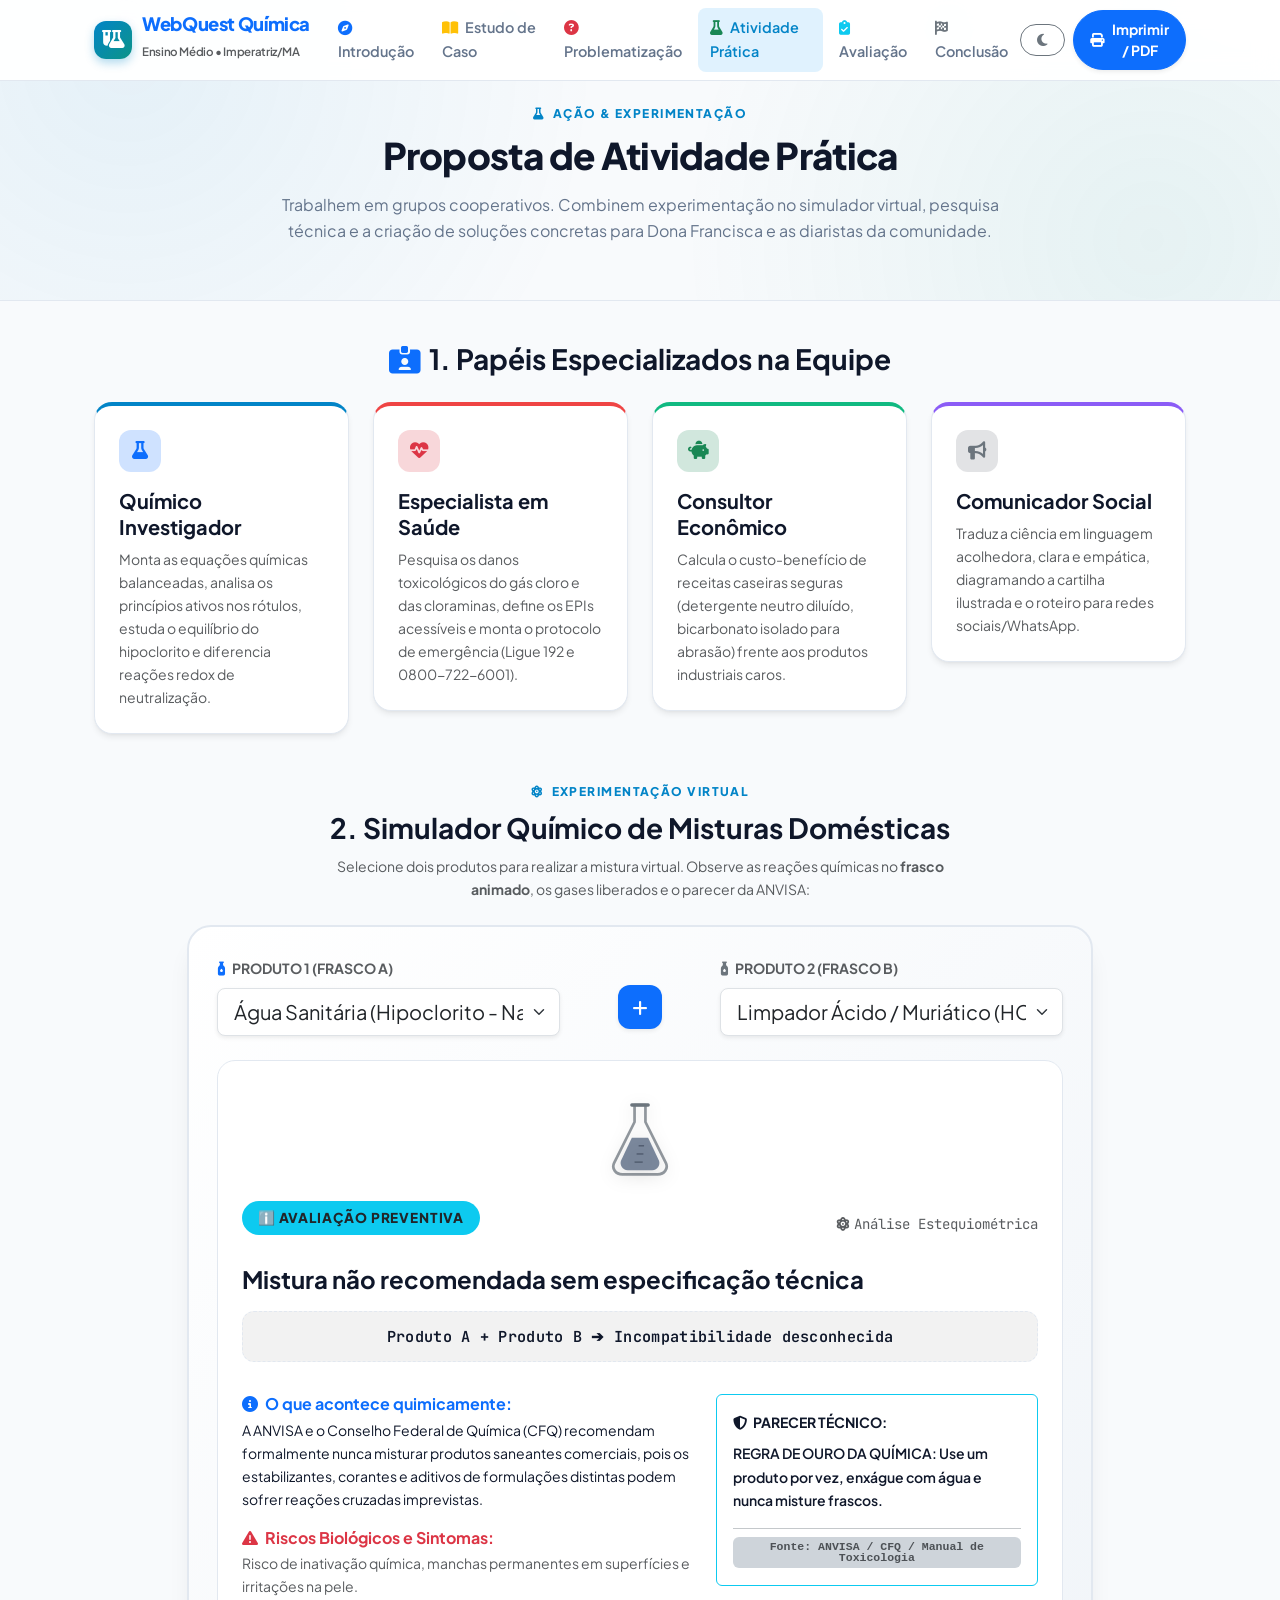
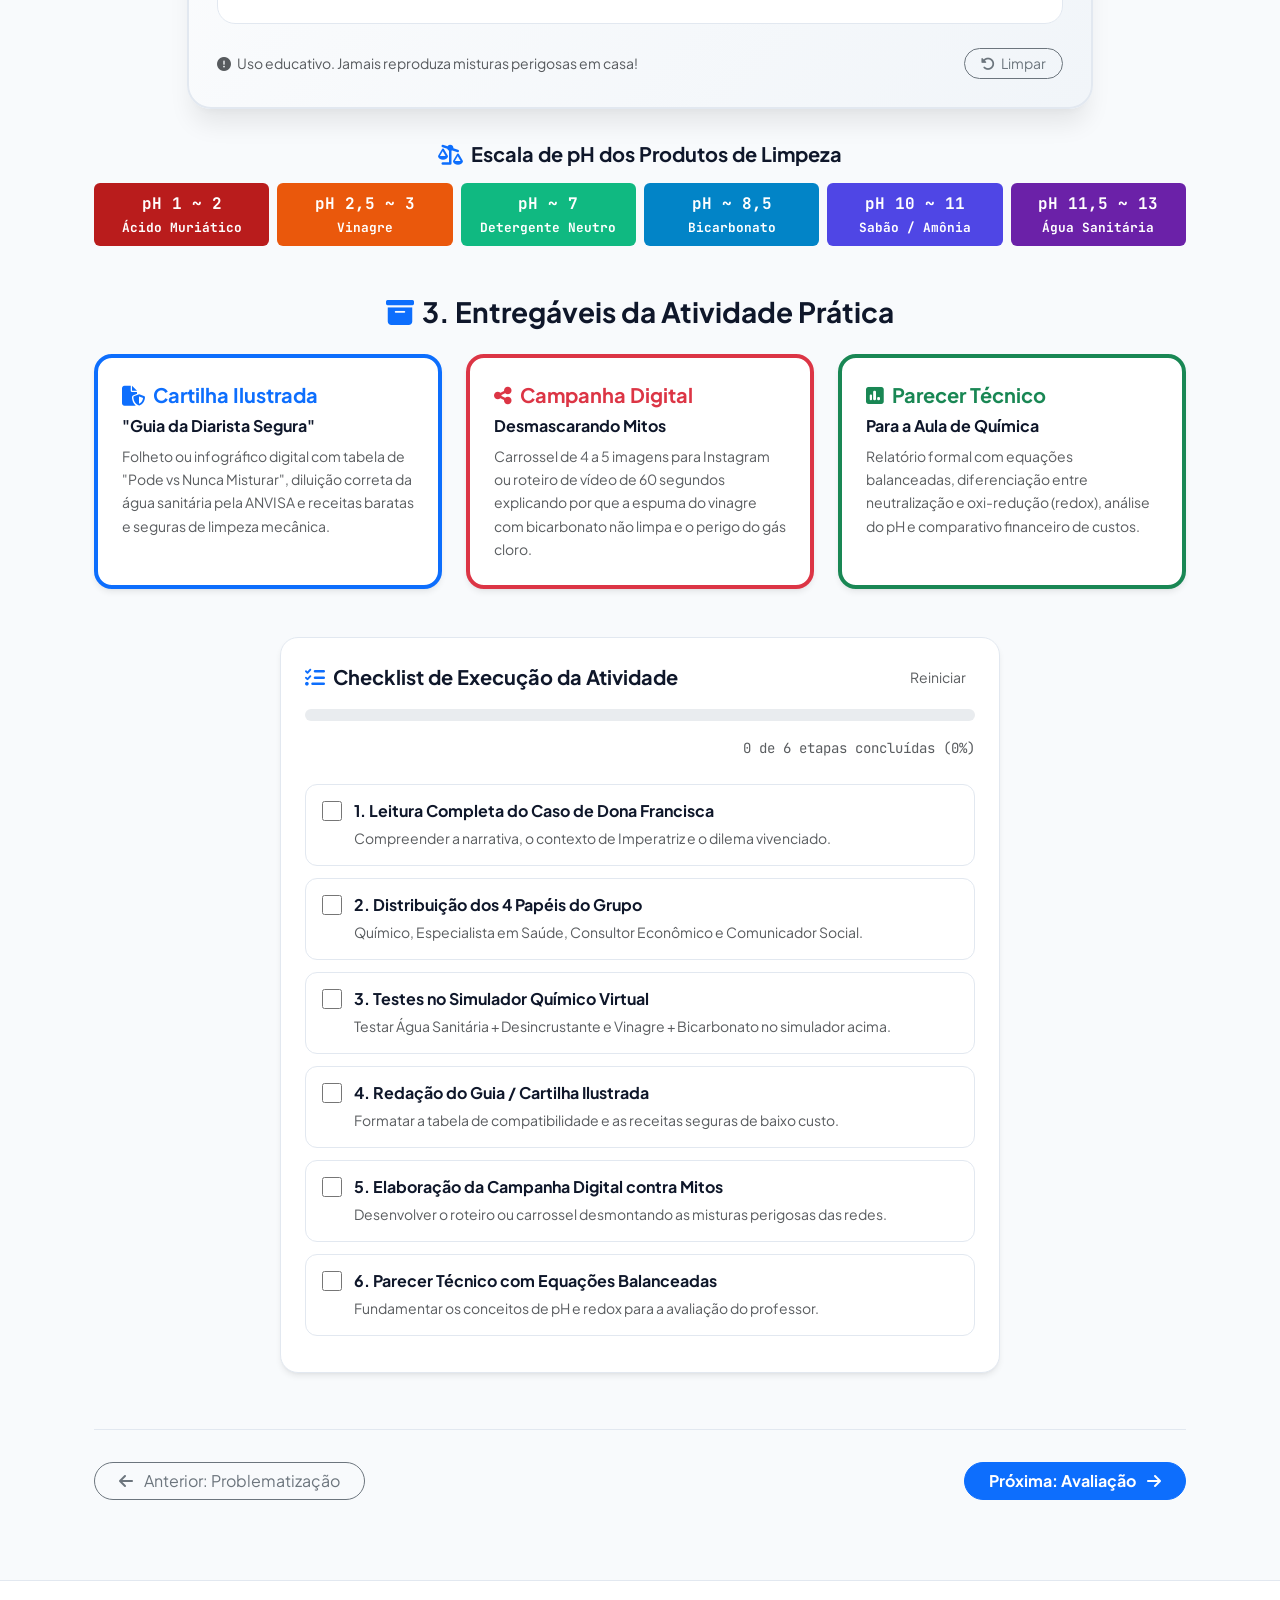
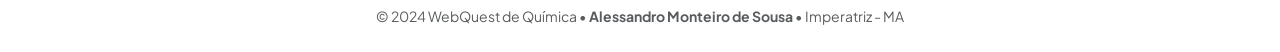
==== atividade.html @ a076fd0d "feat: reestruturar para os 6 tópicos oficiais solicitados pelo professor" ====
<!DOCTYPE html>
<html lang="pt-BR" data-bs-theme="light">
<head>
  <meta charset="UTF-8">
  <meta name="viewport" content="width=device-width, initial-scale=1.0">
  <meta name="description" content="Proposta de Atividade Prática da WebQuest de Química: Papéis da equipe, produtos finais e simulador químico com frasco animado.">
  <meta name="author" content="Alessandro Monteiro de Sousa">
  <title>Atividade Prática | WebQuest de Química</title>

  <!-- Google Fonts -->
  <link rel="preconnect" href="https://fonts.googleapis.com">
  <link rel="preconnect" href="https://fonts.gstatic.com" crossorigin>
  <link href="https://fonts.googleapis.com/css2?family=JetBrains+Mono:wght@400;600;700&family=Plus+Jakarta+Sans:wght@300;400;500;600;700;800&display=swap" rel="stylesheet">

  <!-- Bootstrap 5.3 CSS -->
  <link href="https://cdn.jsdelivr.net/npm/bootstrap@5.3.3/dist/css/bootstrap.min.css" rel="stylesheet">

  <!-- Font Awesome 6 Icons -->
  <link rel="stylesheet" href="https://cdnjs.cloudflare.com/ajax/libs/font-awesome/6.5.1/css/all.min.css">

  <!-- Custom CSS -->
  <link rel="stylesheet" href="css/style.css">
</head>
<body>

  <!-- ==========================================================================
       BARRA DE NAVEGAÇÃO (6 TÓPICOS OFICIAIS)
       ========================================================================== -->
  <nav id="mainNavbar" class="navbar navbar-expand-lg fixed-top custom-navbar">
    <div class="container px-lg-4">
      <a class="navbar-brand" href="index.html">
        <div class="brand-icon-wrapper">
          <i class="fa-solid fa-flask-vial"></i>
        </div>
        <div>
          <span class="d-block lh-1 text-primary fw-extrabold">WebQuest Química</span>
          <small class="text-muted fw-semibold" style="font-size: 0.72rem;">Ensino Médio • Imperatriz/MA</small>
        </div>
      </a>

      <button class="navbar-toggler border-0 shadow-none" type="button" data-bs-toggle="collapse" data-bs-target="#navMenu" aria-controls="navMenu" aria-expanded="false" aria-label="Alternar navegação">
        <i class="fa-solid fa-bars-staggered fa-lg text-primary"></i>
      </button>

      <div class="collapse navbar-collapse" id="navMenu">
        <ul class="navbar-nav mx-auto mb-2 mb-lg-0 gap-1">
          <li class="nav-item"><a class="nav-link" href="index.html"><i class="fa-solid fa-compass me-1 text-primary"></i> Introdução</a></li>
          <li class="nav-item"><a class="nav-link" href="caso.html"><i class="fa-solid fa-book-open me-1 text-warning"></i> Estudo de Caso</a></li>
          <li class="nav-item"><a class="nav-link" href="problematizacao.html"><i class="fa-solid fa-circle-question me-1 text-danger"></i> Problematização</a></li>
          <li class="nav-item"><a class="nav-link active" href="atividade.html"><i class="fa-solid fa-flask me-1 text-success"></i> Atividade Prática</a></li>
          <li class="nav-item"><a class="nav-link" href="avaliacao.html"><i class="fa-solid fa-clipboard-check me-1 text-info"></i> Avaliação</a></li>
          <li class="nav-item"><a class="nav-link" href="conclusao.html"><i class="fa-solid fa-flag-checkered me-1 text-secondary"></i> Conclusão</a></li>
        </ul>

        <div class="d-flex align-items-center gap-2 mt-3 mt-lg-0">
          <button id="themeToggleBtn" class="btn btn-outline-secondary btn-sm px-3 py-2 rounded-pill d-flex align-items-center gap-2" title="Alternar Modo Claro/Escuro" aria-label="Alternar Modo Claro/Escuro">
            <i id="themeIcon" class="fa-solid fa-moon"></i>
            <span class="d-lg-none">Alternar Tema</span>
          </button>
          <button onclick="window.print()" class="btn btn-primary btn-sm px-3 py-2 rounded-pill fw-bold d-flex align-items-center gap-2 shadow-sm">
            <i class="fa-solid fa-print"></i>
            <span>Imprimir / PDF</span>
          </button>
        </div>
      </div>
    </div>
  </nav>

  <!-- ==========================================================================
       CABEÇALHO DA PÁGINA
       ========================================================================== -->
  <header class="page-header-banner">
    <div class="container px-lg-4 text-center">
      <span class="section-tag"><i class="fa-solid fa-flask me-1"></i> Ação & Experimentação</span>
      <h1 class="section-title">Proposta de Atividade Prática</h1>
      <p class="section-desc mx-auto">
        Trabalhem em grupos cooperativos. Combinem experimentação no simulador virtual, pesquisa técnica e a criação de soluções concretas para Dona Francisca e as diaristas da comunidade.
      </p>
    </div>
  </header>

  <!-- ==========================================================================
       CONTEÚDO DA ATIVIDADE PRÁTICA
       ========================================================================== -->
  <main class="container px-lg-4 mb-5">
    
    <!-- 1. Divisão da Equipe em Papéis -->
    <h3 class="fw-bold mb-4 text-main text-center"><i class="fa-solid fa-id-card-clip me-2 text-primary"></i>1. Papéis Especializados na Equipe</h3>
    <div class="row g-4 mb-5">
      <div class="col-md-6 col-lg-3">
        <div class="custom-card role-card role-chem">
          <div class="stat-icon bg-primary-subtle text-primary mb-3">
            <i class="fa-solid fa-flask"></i>
          </div>
          <h5 class="fw-bold text-main">Químico Investigador</h5>
          <p class="small text-muted mb-0">
            Monta as equações químicas balanceadas, analisa os princípios ativos nos rótulos, estuda o equilíbrio do hipoclorito e diferencia reações redox de neutralização.
          </p>
        </div>
      </div>

      <div class="col-md-6 col-lg-3">
        <div class="custom-card role-card role-health">
          <div class="stat-icon bg-danger-subtle text-danger mb-3">
            <i class="fa-solid fa-heart-pulse"></i>
          </div>
          <h5 class="fw-bold text-main">Especialista em Saúde</h5>
          <p class="small text-muted mb-0">
            Pesquisa os danos toxicológicos do gás cloro e das cloraminas, define os EPIs acessíveis e monta o protocolo de emergência (Ligue 192 e 0800-722-6001).
          </p>
        </div>
      </div>

      <div class="col-md-6 col-lg-3">
        <div class="custom-card role-card role-econ">
          <div class="stat-icon bg-success-subtle text-success mb-3">
            <i class="fa-solid fa-piggy-bank"></i>
          </div>
          <h5 class="fw-bold text-main">Consultor Econômico</h5>
          <p class="small text-muted mb-0">
            Calcula o custo-benefício de receitas caseiras seguras (detergente neutro diluído, bicarbonato isolado para abrasão) frente aos produtos industriais caros.
          </p>
        </div>
      </div>

      <div class="col-md-6 col-lg-3">
        <div class="custom-card role-card role-comm">
          <div class="stat-icon bg-secondary-subtle text-secondary mb-3">
            <i class="fa-solid fa-bullhorn"></i>
          </div>
          <h5 class="fw-bold text-main">Comunicador Social</h5>
          <p class="small text-muted mb-0">
            Traduz a ciência em linguagem acolhedora, clara e empática, diagramando a cartilha ilustrada e o roteiro para redes sociais/WhatsApp.
          </p>
        </div>
      </div>
    </div>

    <!-- 2. Laboratório Virtual: O Simulador de Misturas com Frasco Animado -->
    <div class="mb-5">
      <div class="text-center mb-4">
        <span class="section-tag"><i class="fa-solid fa-atom me-1"></i> Experimentação Virtual</span>
        <h3 class="fw-bold text-main">2. Simulador Químico de Misturas Domésticas</h3>
        <p class="small text-muted mx-auto" style="max-width: 650px;">
          Selecione dois produtos para realizar a mistura virtual. Observe as reações químicas no <strong>frasco animado</strong>, os gases liberados e o parecer da ANVISA:
        </p>
      </div>

      <div class="row justify-content-center">
        <div class="col-lg-10">
          <div class="simulator-card">
            <div class="row g-3 align-items-center mb-4">
              <div class="col-md-5">
                <label for="prod1Select" class="form-label fw-bold small text-muted text-uppercase">
                  <i class="fa-solid fa-bottle-droplet text-primary me-1"></i> Produto 1 (Frasco A)
                </label>
                <select id="prod1Select" class="form-select form-select-lg shadow-sm">
                  <option value="" disabled>Selecione um produto...</option>
                  <option value="sanitaria" selected>Água Sanitária (Hipoclorito - NaClO)</option>
                  <option value="desincrustante">Limpador Ácido / Muriático (HCl)</option>
                  <option value="vinagre">Vinagre (Ácido Acético - CH₃COOH)</option>
                  <option value="bicarbonato">Bicarbonato de Sódio (NaHCO₃)</option>
                  <option value="amonia">Desinfetante com Amônia (NH₃)</option>
                  <option value="alcool">Álcool 70% (Etanol - C₂H₅OH)</option>
                  <option value="oxigenada">Água Oxigenada (H₂O₂)</option>
                  <option value="detergente">Detergente Neutro Comum</option>
                </select>
              </div>

              <div class="col-md-2 text-center pt-md-4">
                <div class="stat-icon bg-primary text-white mx-auto shadow-sm" style="width: 44px; height: 44px; font-size: 1.1rem;">
                  <i class="fa-solid fa-plus"></i>
                </div>
              </div>

              <div class="col-md-5">
                <label for="prod2Select" class="form-label fw-bold small text-muted text-uppercase">
                  <i class="fa-solid fa-bottle-droplet text-secondary me-1"></i> Produto 2 (Frasco B)
                </label>
                <select id="prod2Select" class="form-select form-select-lg shadow-sm">
                  <option value="" disabled>Selecione outro produto...</option>
                  <option value="sanitaria">Água Sanitária (Hipoclorito - NaClO)</option>
                  <option value="desincrustante" selected>Limpador Ácido / Muriático (HCl)</option>
                  <option value="vinagre">Vinagre (Ácido Acético - CH₃COOH)</option>
                  <option value="bicarbonato">Bicarbonato de Sódio (NaHCO₃)</option>
                  <option value="amonia">Desinfetante com Amônia (NH₃)</option>
                  <option value="alcool">Álcool 70% (Etanol - C₂H₅OH)</option>
                  <option value="oxigenada">Água Oxigenada (H₂O₂)</option>
                  <option value="detergente">Detergente Neutro Comum</option>
                </select>
              </div>
            </div>

            <!-- Tela de Reação com Frasco Animado -->
            <div id="reactionResult" class="reaction-screen"></div>

            <div class="d-flex justify-content-between align-items-center mt-3 pt-2">
              <span class="small text-muted"><i class="fa-solid fa-circle-exclamation me-1"></i> Uso educativo. Jamais reproduza misturas perigosas em casa!</span>
              <button id="btnResetSim" class="btn btn-outline-secondary btn-sm rounded-pill px-3">
                <i class="fa-solid fa-rotate-left me-1"></i> Limpar
              </button>
            </div>
          </div>
        </div>
      </div>

      <!-- Escala de pH no Cotidiano -->
      <div class="mt-4 pt-2">
        <h5 class="fw-bold text-main text-center mb-3"><i class="fa-solid fa-scale-unbalanced-flip me-2 text-primary"></i>Escala de pH dos Produtos de Limpeza</h5>
        <div class="row g-2 text-center font-mono">
          <div class="col-6 col-md-2">
            <div class="p-2 rounded text-white" style="background-color: #b91c1c;">
              <span class="d-block fw-bold">pH 1 ~ 2</span>
              <small class="d-block fw-bold" style="font-size: 0.8rem;">Ácido Muriático</small>
            </div>
          </div>
          <div class="col-6 col-md-2">
            <div class="p-2 rounded text-white" style="background-color: #ea580c;">
              <span class="d-block fw-bold">pH 2,5 ~ 3</span>
              <small class="d-block fw-bold" style="font-size: 0.8rem;">Vinagre</small>
            </div>
          </div>
          <div class="col-6 col-md-2">
            <div class="p-2 rounded text-white" style="background-color: #10b981;">
              <span class="d-block fw-bold">pH ~ 7</span>
              <small class="d-block fw-bold" style="font-size: 0.8rem;">Detergente Neutro</small>
            </div>
          </div>
          <div class="col-6 col-md-2">
            <div class="p-2 rounded text-white" style="background-color: #0284c7;">
              <span class="d-block fw-bold">pH ~ 8,5</span>
              <small class="d-block fw-bold" style="font-size: 0.8rem;">Bicarbonato</small>
            </div>
          </div>
          <div class="col-6 col-md-2">
            <div class="p-2 rounded text-white" style="background-color: #4f46e5;">
              <span class="d-block fw-bold">pH 10 ~ 11</span>
              <small class="d-block fw-bold" style="font-size: 0.8rem;">Sabão / Amônia</small>
            </div>
          </div>
          <div class="col-6 col-md-2">
            <div class="p-2 rounded text-white" style="background-color: #6b21a8;">
              <span class="d-block fw-bold">pH 11,5 ~ 13</span>
              <small class="d-block fw-bold" style="font-size: 0.8rem;">Água Sanitária</small>
            </div>
          </div>
        </div>
      </div>
    </div>

    <!-- 3. Os Produtos que a Equipe Deve Entregar -->
    <h3 class="fw-bold mb-4 text-main text-center"><i class="fa-solid fa-box-archive me-2 text-primary"></i>3. Entregáveis da Atividade Prática</h3>
    <div class="row g-4 mb-5">
      <div class="col-md-4">
        <div class="custom-card border-top border-4 border-primary h-100">
          <h5 class="fw-bold text-primary mb-2"><i class="fa-solid fa-file-shield me-2"></i>Cartilha Ilustrada</h5>
          <h6 class="fw-bold text-main">"Guia da Diarista Segura"</h6>
          <p class="small text-muted mb-0">
            Folheto ou infográfico digital com tabela de "Pode vs Nunca Misturar", diluição correta da água sanitária pela ANVISA e receitas baratas e seguras de limpeza mecânica.
          </p>
        </div>
      </div>

      <div class="col-md-4">
        <div class="custom-card border-top border-4 border-danger h-100">
          <h5 class="fw-bold text-danger mb-2"><i class="fa-solid fa-share-nodes me-2"></i>Campanha Digital</h5>
          <h6 class="fw-bold text-main">Desmascarando Mitos</h6>
          <p class="small text-muted mb-0">
            Carrossel de 4 a 5 imagens para Instagram ou roteiro de vídeo de 60 segundos explicando por que a espuma do vinagre com bicarbonato não limpa e o perigo do gás cloro.
          </p>
        </div>
      </div>

      <div class="col-md-4">
        <div class="custom-card border-top border-4 border-success h-100">
          <h5 class="fw-bold text-success mb-2"><i class="fa-solid fa-square-poll-vertical me-2"></i>Parecer Técnico</h5>
          <h6 class="fw-bold text-main">Para a Aula de Química</h6>
          <p class="small text-muted mb-0">
            Relatório formal com equações balanceadas, diferenciação entre neutralização e oxi-redução (redox), análise do pH e comparativo financeiro de custos.
          </p>
        </div>
      </div>
    </div>

    <!-- 4. Checklist da Equipe -->
    <div class="row justify-content-center">
      <div class="col-lg-8">
        <div class="custom-card p-4">
          <div class="d-flex align-items-center justify-content-between mb-3">
            <h5 class="fw-bold text-main mb-0"><i class="fa-solid fa-list-check me-2 text-primary"></i>Checklist de Execução da Atividade</h5>
            <button id="btnResetTasks" class="btn btn-sm btn-link text-muted text-decoration-none">Reiniciar</button>
          </div>

          <div class="progress mb-3" style="height: 12px; border-radius: 9999px;">
            <div id="taskProgressBar" class="progress-bar progress-bar-striped progress-bar-animated bg-primary" role="progressbar" style="width: 0%;" aria-valuenow="0" aria-valuemin="0" aria-valuemax="100"></div>
          </div>
          <div id="taskProgressText" class="small text-muted font-mono text-end mb-4">0 de 6 etapas concluídas (0%)</div>

          <label class="checklist-item">
            <input type="checkbox" class="task-checkbox" data-index="0">
            <div>
              <strong class="d-block text-main">1. Leitura Completa do Caso de Dona Francisca</strong>
              <small class="text-muted">Compreender a narrativa, o contexto de Imperatriz e o dilema vivenciado.</small>
            </div>
          </label>

          <label class="checklist-item">
            <input type="checkbox" class="task-checkbox" data-index="1">
            <div>
              <strong class="d-block text-main">2. Distribuição dos 4 Papéis do Grupo</strong>
              <small class="text-muted">Químico, Especialista em Saúde, Consultor Econômico e Comunicador Social.</small>
            </div>
          </label>

          <label class="checklist-item">
            <input type="checkbox" class="task-checkbox" data-index="2">
            <div>
              <strong class="d-block text-main">3. Testes no Simulador Químico Virtual</strong>
              <small class="text-muted">Testar Água Sanitária + Desincrustante e Vinagre + Bicarbonato no simulador acima.</small>
            </div>
          </label>

          <label class="checklist-item">
            <input type="checkbox" class="task-checkbox" data-index="3">
            <div>
              <strong class="d-block text-main">4. Redação do Guia / Cartilha Ilustrada</strong>
              <small class="text-muted">Formatar a tabela de compatibilidade e as receitas seguras de baixo custo.</small>
            </div>
          </label>

          <label class="checklist-item">
            <input type="checkbox" class="task-checkbox" data-index="4">
            <div>
              <strong class="d-block text-main">5. Elaboração da Campanha Digital contra Mitos</strong>
              <small class="text-muted">Desenvolver o roteiro ou carrossel desmontando as misturas perigosas das redes.</small>
            </div>
          </label>

          <label class="checklist-item">
            <input type="checkbox" class="task-checkbox" data-index="5">
            <div>
              <strong class="d-block text-main">6. Parecer Técnico com Equações Balanceadas</strong>
              <small class="text-muted">Fundamentar os conceitos de pH e redox para a avaliação do professor.</small>
            </div>
          </label>
        </div>
      </div>
    </div>

    <!-- Navegação Inferior -->
    <div class="page-nav-controls">
      <a href="problematizacao.html" class="btn btn-outline-secondary rounded-pill px-4">
        <i class="fa-solid fa-arrow-left me-2"></i> Anterior: Problematização
      </a>
      <a href="avaliacao.html" class="btn btn-primary rounded-pill px-4 fw-bold">
        Próxima: Avaliação <i class="fa-solid fa-arrow-right ms-2"></i>
      </a>
    </div>
  </main>

  <!-- ==========================================================================
       RODAPÉ LIMPO E MINIMALISTA
       ========================================================================== -->
  <footer class="custom-footer">
    <div class="container text-center">
      <p class="small text-muted mb-0">
        © 2024 WebQuest de Química • <strong>Alessandro Monteiro de Sousa</strong> • Imperatriz - MA
      </p>
    </div>
  </footer>

  <!-- Scripts -->
  <script src="https://cdn.jsdelivr.net/npm/bootstrap@5.3.3/dist/js/bootstrap.bundle.min.js"></script>
  <script src="js/script.js"></script>
</body>
</html>
---- css/style.css ----
/* ==========================================================================
   WEBQUEST: LIMPEZA OU PERIGO? OS RISCOS INVISÍVEIS DAS MISTURAS CASEIRAS
   Estudo de Caso de Química para o Ensino Médio - Imperatriz / MA
   Autor: Alessandro Monteiro de Sousa
   ========================================================================== */

:root {
  --font-sans: 'Plus Jakarta Sans', -apple-system, BlinkMacSystemFont, "Segoe UI", Roboto, sans-serif;
  --font-mono: 'JetBrains Mono', SFMono-Regular, Menlo, Monaco, Consolas, monospace;

  /* Cores Principais - Tema Claro */
  --primary: #0284c7;
  --primary-hover: #0369a1;
  --primary-subtle: #e0f2fe;
  --primary-rgb: 2, 132, 199;
  
  --secondary: #0d9488;
  --secondary-subtle: #ccfbf1;
  
  --accent: #f59e0b;
  --accent-subtle: #fef3c7;

  --danger-custom: #ef4444;
  --danger-subtle: #fee2e2;
  
  --warning-custom: #f59e0b;
  --warning-subtle: #fef3c7;
  
  --success-custom: #10b981;
  --success-subtle: #d1fae5;

  --bg-body: #f8fafc;
  --bg-surface: #ffffff;
  --bg-surface-elevated: #ffffff;
  --bg-subtle: #f1f5f9;
  
  --text-main: #0f172a;
  --text-muted: #64748b;
  --text-inverted: #ffffff;
  
  --border-color: #e2e8f0;
  --border-subtle: #edf2f7;
  
  --shadow-sm: 0 1px 2px 0 rgb(0 0 0 / 0.05);
  --shadow-md: 0 4px 6px -1px rgb(0 0 0 / 0.08), 0 2px 4px -2px rgb(0 0 0 / 0.06);
  --shadow-lg: 0 10px 15px -3px rgb(0 0 0 / 0.08), 0 4px 6px -4px rgb(0 0 0 / 0.04);
  --shadow-xl: 0 20px 25px -5px rgb(0 0 0 / 0.08), 0 8px 10px -6px rgb(0 0 0 / 0.04);
  
  --radius-sm: 8px;
  --radius-md: 12px;
  --radius-lg: 18px;
  --radius-xl: 24px;
  
  --nav-height: 70px;
  --transition: all 0.25s cubic-bezier(0.4, 0, 0.2, 1);
}

[data-bs-theme="dark"] {
  --bg-body: #0b0f19;
  --bg-surface: #111827;
  --bg-surface-elevated: #1f2937;
  --bg-subtle: #1a2234;
  
  --text-main: #f3f4f6;
  --text-muted: #94a3b8;
  
  --border-color: #1f2937;
  --border-subtle: #2d3748;
  
  --primary-subtle: rgba(2, 132, 199, 0.18);
  --secondary-subtle: rgba(13, 148, 136, 0.18);
  --danger-subtle: rgba(239, 68, 68, 0.18);
  --warning-subtle: rgba(245, 158, 11, 0.18);
  --success-subtle: rgba(16, 185, 129, 0.18);
  
  --shadow-sm: 0 1px 3px 0 rgb(0 0 0 / 0.3);
  --shadow-md: 0 4px 6px -1px rgb(0 0 0 / 0.4);
  --shadow-lg: 0 10px 15px -3px rgb(0 0 0 / 0.5);
}

/* ==========================================================================
   Base & Typography
   ========================================================================== */
*, *::before, *::after {
  box-sizing: border-box;
}

html, body {
  overflow-x: hidden;
  max-width: 100vw;
  scroll-behavior: smooth;
  scroll-padding-top: calc(var(--nav-height) + 16px);
}

body {
  font-family: var(--font-sans);
  background-color: var(--bg-body);
  color: var(--text-main);
  line-height: 1.65;
  transition: background-color 0.3s ease, color 0.3s ease;
}

h1, h2, h3, h4, h5, h6 {
  color: var(--text-main);
  font-weight: 700;
  line-height: 1.3;
}

.font-mono {
  font-family: var(--font-mono);
}

/* ==========================================================================
   Navigation Bar
   ========================================================================== */
.custom-navbar {
  min-height: var(--nav-height);
  background-color: rgba(255, 255, 255, 0.95);
  backdrop-filter: blur(12px);
  -webkit-backdrop-filter: blur(12px);
  border-bottom: 1px solid var(--border-color);
  transition: var(--transition);
}

[data-bs-theme="dark"] .custom-navbar {
  background-color: rgba(17, 24, 39, 0.95);
}

.navbar-brand {
  display: flex;
  align-items: center;
  gap: 10px;
  font-weight: 800;
  font-size: 1.15rem;
  letter-spacing: -0.02em;
  color: var(--text-main);
}

.brand-icon-wrapper {
  width: 38px;
  height: 38px;
  border-radius: var(--radius-md);
  background: linear-gradient(135deg, var(--primary), var(--secondary));
  display: flex;
  align-items: center;
  justify-content: center;
  color: #fff;
  font-size: 1.15rem;
  box-shadow: 0 4px 10px rgba(var(--primary-rgb), 0.3);
  flex-shrink: 0;
}

.nav-link {
  font-weight: 600;
  font-size: 0.9rem;
  color: var(--text-muted);
  padding: 0.5rem 0.75rem !important;
  border-radius: var(--radius-sm);
  transition: var(--transition);
}

.nav-link:hover, .nav-link.active {
  color: var(--primary) !important;
  background-color: var(--primary-subtle);
}

/* ==========================================================================
   Hero Section & Page Header Banners
   ========================================================================== */
.hero-section {
  position: relative;
  background: radial-gradient(circle at 10% 20%, rgba(2, 132, 199, 0.08) 0%, transparent 40%),
              radial-gradient(circle at 90% 80%, rgba(13, 148, 136, 0.08) 0%, transparent 40%),
              var(--bg-body);
  padding: 5.5rem 0 3.5rem;
  border-bottom: 1px solid var(--border-color);
  overflow: hidden;
}

.page-header-banner {
  padding: 6.5rem 0 2.5rem;
  background: radial-gradient(circle at 10% 20%, rgba(2, 132, 199, 0.08) 0%, transparent 40%),
              radial-gradient(circle at 90% 80%, rgba(13, 148, 136, 0.08) 0%, transparent 40%),
              var(--bg-body);
  border-bottom: 1px solid var(--border-color);
  margin-bottom: 2.5rem;
}

.badge-hero {
  background: linear-gradient(135deg, rgba(2, 132, 199, 0.15), rgba(13, 148, 136, 0.15));
  color: var(--primary);
  border: 1px solid rgba(var(--primary-rgb), 0.25);
  font-weight: 700;
  padding: 0.45rem 0.95rem;
  border-radius: 9999px;
  display: inline-flex;
  align-items: center;
  gap: 8px;
  font-size: 0.85rem;
}

[data-bs-theme="dark"] .badge-hero {
  color: #38bdf8;
  border-color: rgba(56, 189, 248, 0.3);
}

.hero-title {
  font-size: clamp(1.9rem, 4.5vw, 3.2rem);
  font-weight: 800;
  letter-spacing: -0.03em;
  line-height: 1.18;
  margin-top: 1rem;
  margin-bottom: 1.25rem;
}

.hero-gradient-text {
  background: linear-gradient(135deg, #0284c7 0%, #0d9488 50%, #f59e0b 100%);
  -webkit-background-clip: text;
  -webkit-text-fill-color: transparent;
}

.hero-subtitle {
  font-size: 1.1rem;
  color: var(--text-muted);
  max-width: 650px;
}

.hero-stats-card {
  background: var(--bg-surface);
  border: 1px solid var(--border-color);
  border-radius: var(--radius-xl);
  padding: 1.5rem;
  box-shadow: var(--shadow-xl);
  position: relative;
}

.hero-stat-item {
  padding: 0.75rem 0;
  border-bottom: 1px solid var(--border-color);
  display: flex;
  align-items: center;
  gap: 14px;
}

.hero-stat-item:last-child {
  border-bottom: none;
  padding-bottom: 0;
}

.stat-icon {
  width: 42px;
  height: 42px;
  border-radius: var(--radius-md);
  display: flex;
  align-items: center;
  justify-content: center;
  font-size: 1.15rem;
  flex-shrink: 0;
}

/* ==========================================================================
   Section Headers & Cards
   ========================================================================== */
.section-wrapper {
  padding: 4.5rem 0;
  border-bottom: 1px solid var(--border-color);
}

.section-wrapper:last-child {
  border-bottom: none;
}

.section-header {
  margin-bottom: 2.5rem;
}

.section-tag {
  text-transform: uppercase;
  font-size: 0.75rem;
  font-weight: 800;
  letter-spacing: 0.12em;
  color: var(--primary);
  margin-bottom: 0.5rem;
  display: block;
}

.section-title {
  font-size: clamp(1.6rem, 3.2vw, 2.3rem);
  font-weight: 800;
  letter-spacing: -0.02em;
  margin-bottom: 0.75rem;
}

.section-desc {
  font-size: 1rem;
  color: var(--text-muted);
  max-width: 720px;
}

.custom-card {
  background-color: var(--bg-surface);
  border: 1px solid var(--border-color);
  border-radius: var(--radius-lg);
  padding: 1.5rem;
  box-shadow: var(--shadow-md);
  transition: var(--transition);
}

.custom-card:hover {
  transform: translateY(-3px);
  box-shadow: var(--shadow-lg);
  border-color: rgba(var(--primary-rgb), 0.3);
}

/* ==========================================================================
   Estudo de Caso (Narrativa & Diálogos)
   ========================================================================== */
.case-story-card {
  background: var(--bg-surface);
  border: 1px solid var(--border-color);
  border-radius: var(--radius-xl);
  padding: 2rem;
  box-shadow: var(--shadow-lg);
  position: relative;
  overflow: hidden;
}

@media (max-width: 576px) {
  .case-story-card {
    padding: 1.25rem;
  }
  .custom-card {
    padding: 1.25rem;
  }
}

.case-story-card::before {
  content: "";
  position: absolute;
  top: 0;
  left: 0;
  right: 0;
  height: 5px;
  background: linear-gradient(90deg, var(--primary), var(--secondary), var(--accent));
}

.dialogue-bubble {
  background-color: var(--bg-subtle);
  border-left: 4px solid var(--primary);
  padding: 0.85rem 1.15rem;
  border-radius: 0 var(--radius-md) var(--radius-md) 0;
  margin: 1.1rem 0;
  position: relative;
}

.dialogue-bubble.danger {
  border-left-color: var(--danger-custom);
  background-color: var(--danger-subtle);
}

.dialogue-speaker {
  font-weight: 700;
  font-size: 0.82rem;
  text-transform: uppercase;
  letter-spacing: 0.05em;
  color: var(--primary);
  margin-bottom: 4px;
}

.dialogue-bubble.danger .dialogue-speaker {
  color: var(--danger-custom);
}

.case-pedagogy-badge {
  display: inline-flex;
  align-items: center;
  gap: 6px;
  background-color: var(--bg-subtle);
  border: 1px solid var(--border-color);
  padding: 0.35rem 0.75rem;
  border-radius: 9999px;
  font-size: 0.8rem;
  color: var(--text-muted);
}

/* ==========================================================================
   Simulator (Laboratório Interativo de Misturas)
   ========================================================================== */
.simulator-card {
  background: linear-gradient(135deg, var(--bg-surface), var(--bg-subtle));
  border: 2px solid var(--border-color);
  border-radius: var(--radius-xl);
  padding: 1.75rem;
  box-shadow: var(--shadow-xl);
}

@media (max-width: 576px) {
  .simulator-card {
    padding: 1.15rem;
  }
}

.reaction-screen {
  background-color: var(--bg-surface-elevated);
  border: 1px solid var(--border-color);
  border-radius: var(--radius-lg);
  padding: 1.5rem;
  min-height: 260px;
  display: flex;
  flex-direction: column;
  justify-content: center;
  align-items: center;
  text-align: center;
  position: relative;
  transition: var(--transition);
}

.reaction-badge {
  font-size: 0.85rem;
  font-weight: 800;
  letter-spacing: 0.06em;
  text-transform: uppercase;
  padding: 0.35rem 1rem;
  border-radius: 9999px;
  margin-bottom: 0.85rem;
}

.formula-display {
  background-color: rgba(0, 0, 0, 0.05);
  padding: 0.75rem 1rem;
  border-radius: var(--radius-md);
  font-size: 0.95rem;
  font-weight: 600;
  letter-spacing: 0.02em;
  margin: 1rem 0;
  border: 1px dashed var(--border-color);
  word-break: break-word;
  overflow-wrap: break-word;
  white-space: normal;
  max-width: 100%;
}

[data-bs-theme="dark"] .formula-display {
  background-color: rgba(255, 255, 255, 0.06);
}

/* ==========================================================================
   Process (Timeline & Papéis)
   ========================================================================== */
.role-card {
  border-top: 4px solid var(--primary);
  transition: var(--transition);
}

.role-card.role-chem {
  border-top-color: #0284c7;
}

.role-card.role-health {
  border-top-color: #ef4444;
}

.role-card.role-econ {
  border-top-color: #10b981;
}

.role-card.role-comm {
  border-top-color: #8b5cf6;
}

.timeline-step {
  position: relative;
  padding-left: 2.75rem;
  margin-bottom: 2.5rem;
}

.timeline-step:last-child {
  margin-bottom: 0;
}

.timeline-step::before {
  content: "";
  position: absolute;
  left: 17px;
  top: 36px;
  bottom: -28px;
  width: 2px;
  background-color: var(--border-color);
}

.timeline-step:last-child::before {
  display: none;
}

.timeline-number {
  position: absolute;
  left: 0;
  top: 0;
  width: 36px;
  height: 36px;
  border-radius: 50%;
  background: var(--primary);
  color: #fff;
  font-weight: 800;
  font-size: 0.95rem;
  display: flex;
  align-items: center;
  justify-content: center;
  box-shadow: 0 0 0 4px var(--primary-subtle);
}

/* ==========================================================================
   Rubric / Evaluation: Desktop Table & Mobile Cards
   ========================================================================== */
.rubric-table {
  width: 100%;
  border-collapse: separate;
  border-spacing: 0;
  background-color: var(--bg-surface);
  border-radius: var(--radius-lg);
  overflow: hidden;
  border: 1px solid var(--border-color);
  box-shadow: var(--shadow-md);
}

.rubric-table th {
  background-color: var(--bg-subtle);
  padding: 1rem 1.1rem;
  font-weight: 700;
  color: var(--text-main);
  border-bottom: 2px solid var(--border-color);
  font-size: 0.9rem;
}

.rubric-table td {
  padding: 1rem 1.1rem;
  border-bottom: 1px solid var(--border-color);
  vertical-align: top;
  font-size: 0.9rem;
}

.rubric-table tr:last-child td {
  border-bottom: none;
}

/* Mobile Rubric Cards (Zero Horizontal Scrolling!) */
.rubric-card-mobile {
  background-color: var(--bg-surface);
  border: 1px solid var(--border-color);
  border-radius: var(--radius-lg);
  padding: 1.25rem;
  margin-bottom: 1.25rem;
  box-shadow: var(--shadow-sm);
}

.rubric-level-item {
  border-left: 3px solid transparent;
  padding: 0.65rem 0.85rem;
  margin-bottom: 0.65rem;
  border-radius: 0 var(--radius-sm) var(--radius-sm) 0;
  background-color: var(--bg-subtle);
}

.rubric-level-item:last-child {
  margin-bottom: 0;
}

.rubric-level-item.excelente {
  border-left-color: var(--success-custom);
  background-color: var(--success-subtle);
}

.rubric-level-item.bom {
  border-left-color: var(--primary);
  background-color: var(--primary-subtle);
}

.rubric-level-item.regular {
  border-left-color: var(--warning-custom);
  background-color: var(--warning-subtle);
}

.rubric-level-item.insuficiente {
  border-left-color: var(--danger-custom);
  background-color: var(--danger-subtle);
}

/* ==========================================================================
   Interactive Student Checklist & Quiz
   ========================================================================== */
.checklist-item {
  display: flex;
  align-items: flex-start;
  gap: 12px;
  padding: 0.85rem 1rem;
  background-color: var(--bg-surface);
  border: 1px solid var(--border-color);
  border-radius: var(--radius-md);
  margin-bottom: 0.75rem;
  cursor: pointer;
  transition: var(--transition);
}

.checklist-item:hover {
  background-color: var(--bg-subtle);
}

.checklist-item.completed {
  border-color: var(--success-custom);
  background-color: var(--success-subtle);
}

.checklist-item input[type="checkbox"] {
  width: 20px;
  height: 20px;
  margin-top: 3px;
  cursor: pointer;
  flex-shrink: 0;
}

.quiz-option {
  display: block;
  width: 100%;
  text-align: left;
  padding: 0.85rem 1.15rem;
  margin-bottom: 0.65rem;
  border-radius: var(--radius-md);
  border: 1px solid var(--border-color);
  background-color: var(--bg-surface);
  color: var(--text-main);
  font-size: 0.95rem;
  transition: var(--transition);
}

.quiz-option:hover {
  border-color: var(--primary);
  background-color: var(--primary-subtle);
}

.quiz-option.correct {
  background-color: var(--success-subtle) !important;
  border-color: var(--success-custom) !important;
  color: #065f46;
  font-weight: 700;
}

.quiz-option.wrong {
  background-color: var(--danger-subtle) !important;
  border-color: var(--danger-custom) !important;
  color: #991b1b;
}

/* ==========================================================================
   Page Navigation Controls (Anterior / Próxima)
   ========================================================================== */
.page-nav-controls {
  padding: 2rem 0;
  border-top: 1px solid var(--border-color);
  margin-top: 3.5rem;
  display: flex;
  flex-direction: row;
  justify-content: space-between;
  align-items: center;
  gap: 12px;
}

@media (max-width: 576px) {
  .page-nav-controls {
    flex-direction: column-reverse;
    gap: 12px;
    margin-top: 2rem;
  }
  .page-nav-controls .btn {
    width: 100%;
    text-align: center;
    padding: 0.75rem 1rem;
    font-size: 0.95rem;
  }
}

/* ==========================================================================
   Page Entrance & Chemical Transitions
   ========================================================================== */
main, .hero-section, .page-header-banner {
  animation: pageFadeIn 0.4s cubic-bezier(0.16, 1, 0.3, 1) forwards;
}

@keyframes pageFadeIn {
  from {
    opacity: 0;
    transform: translateY(10px);
  }
  to {
    opacity: 1;
    transform: translateY(0);
  }
}

/* Animated Chemical Flask for Simulator */
.flask-vis-wrapper {
  position: relative;
  width: 90px;
  height: 96px;
  margin: 0 auto 1.25rem;
  display: flex;
  justify-content: center;
  align-items: flex-end;
}

.flask-svg {
  width: 68px;
  height: 84px;
  position: relative;
  z-index: 2;
  filter: drop-shadow(0 4px 8px rgba(0,0,0,0.12));
}

.flask-liquid-path {
  transition: fill 0.45s ease;
  animation: liquidGiggle 2.5s ease-in-out infinite alternate;
  transform-origin: center bottom;
}

@keyframes liquidGiggle {
  0% { transform: scaleY(0.97) rotate(0.4deg); }
  100% { transform: scaleY(1.02) rotate(-0.4deg); }
}

/* Fumes for toxic reactions (Cl2, Chloramines, Chloroform) */
.chem-fumes {
  position: absolute;
  top: -18px;
  left: 50%;
  transform: translateX(-50%);
  width: 60px;
  height: 40px;
  pointer-events: none;
  z-index: 1;
}

.fume-cloud {
  position: absolute;
  border-radius: 50%;
  background: radial-gradient(circle, rgba(163, 230, 53, 0.75) 0%, rgba(163, 230, 53, 0) 70%);
  opacity: 0;
  animation: fumeRise 2s infinite ease-out;
}

.fume-cloud.f1 { width: 22px; height: 22px; left: 10px; animation-delay: 0s; }
.fume-cloud.f2 { width: 30px; height: 30px; left: 24px; animation-delay: 0.65s; }
.fume-cloud.f3 { width: 18px; height: 18px; left: 16px; animation-delay: 1.3s; }

@keyframes fumeRise {
  0% { transform: translateY(14px) scale(0.6); opacity: 0; }
  35% { opacity: 0.85; }
  100% { transform: translateY(-32px) scale(1.6); opacity: 0; }
}

/* Fizzy bubbles for CO2 effervescence (Vinegar + Baking soda) */
.chem-fizz {
  position: absolute;
  top: 4px;
  left: 50%;
  transform: translateX(-50%);
  width: 50px;
  height: 50px;
  pointer-events: none;
  z-index: 3;
}

.fizz-dot {
  position: absolute;
  border-radius: 50%;
  background: rgba(255, 255, 255, 0.9);
  animation: fizzPop 1.3s infinite ease-in;
}

.fizz-dot.b1 { width: 6px; height: 6px; left: 12px; bottom: 8px; animation-delay: 0.1s; }
.fizz-dot.b2 { width: 8px; height: 8px; left: 24px; bottom: 6px; animation-delay: 0.45s; }
.fizz-dot.b3 { width: 5px; height: 5px; left: 18px; bottom: 14px; animation-delay: 0.8s; }
.fizz-dot.b4 { width: 7px; height: 7px; left: 30px; bottom: 10px; animation-delay: 0.6s; }

@keyframes fizzPop {
  0% { transform: translateY(0) scale(0.8); opacity: 0; }
  50% { opacity: 1; }
  100% { transform: translateY(-34px) scale(1.3); opacity: 0; }
}

/* Danger pulsing glow on reaction result */
.toxic-pulse {
  animation: dangerGlow 1.8s infinite alternate ease-in-out;
}

@keyframes dangerGlow {
  0% { box-shadow: 0 0 0 0 rgba(239, 68, 68, 0.4); border-color: rgba(239, 68, 68, 0.6); }
  100% { box-shadow: 0 0 18px 4px rgba(239, 68, 68, 0.35); border-color: #ef4444; }
}

/* Floating background chemical particles */
.chem-bg-particles {
  position: absolute;
  top: 0;
  left: 0;
  width: 100%;
  height: 100%;
  overflow: hidden;
  pointer-events: none;
  z-index: 0;
}

.chem-floating-bubble {
  position: absolute;
  border-radius: 50%;
  border: 1px dashed rgba(var(--primary-rgb), 0.22);
  background: radial-gradient(circle, rgba(var(--primary-rgb), 0.07) 0%, transparent 80%);
  display: flex;
  align-items: center;
  justify-content: center;
  font-family: var(--font-mono);
  font-size: 0.72rem;
  font-weight: 700;
  color: var(--primary);
  opacity: 0.5;
  animation: floatUpward 15s linear infinite;
}

@keyframes floatUpward {
  0% { transform: translateY(110%) rotate(0deg); opacity: 0; }
  15% { opacity: 0.5; }
  85% { opacity: 0.5; }
  100% { transform: translateY(-20%) rotate(360deg); opacity: 0; }
}

/* Confetti Canvas Overlay */
#confettiCanvas {
  position: fixed;
  top: 0;
  left: 0;
  width: 100vw;
  height: 100vh;
  pointer-events: none;
  z-index: 99999;
}

/* ==========================================================================
   Minimal Clean Footer
   ========================================================================== */
.custom-footer {
  background-color: var(--bg-surface);
  border-top: 1px solid var(--border-color);
  padding: 1.5rem 0;
  color: var(--text-muted);
}

/* ==========================================================================
   Print Styles
   ========================================================================== */
@media print {
  .custom-navbar, .theme-toggle, .btn, #simulator, #quiz, .page-nav-controls {
    display: none !important;
  }
  body {
    background-color: #fff !important;
    color: #000 !important;
  }
  .case-story-card, .custom-card, .rubric-table {
    box-shadow: none !important;
    border: 1px solid #ccc !important;
  }
}
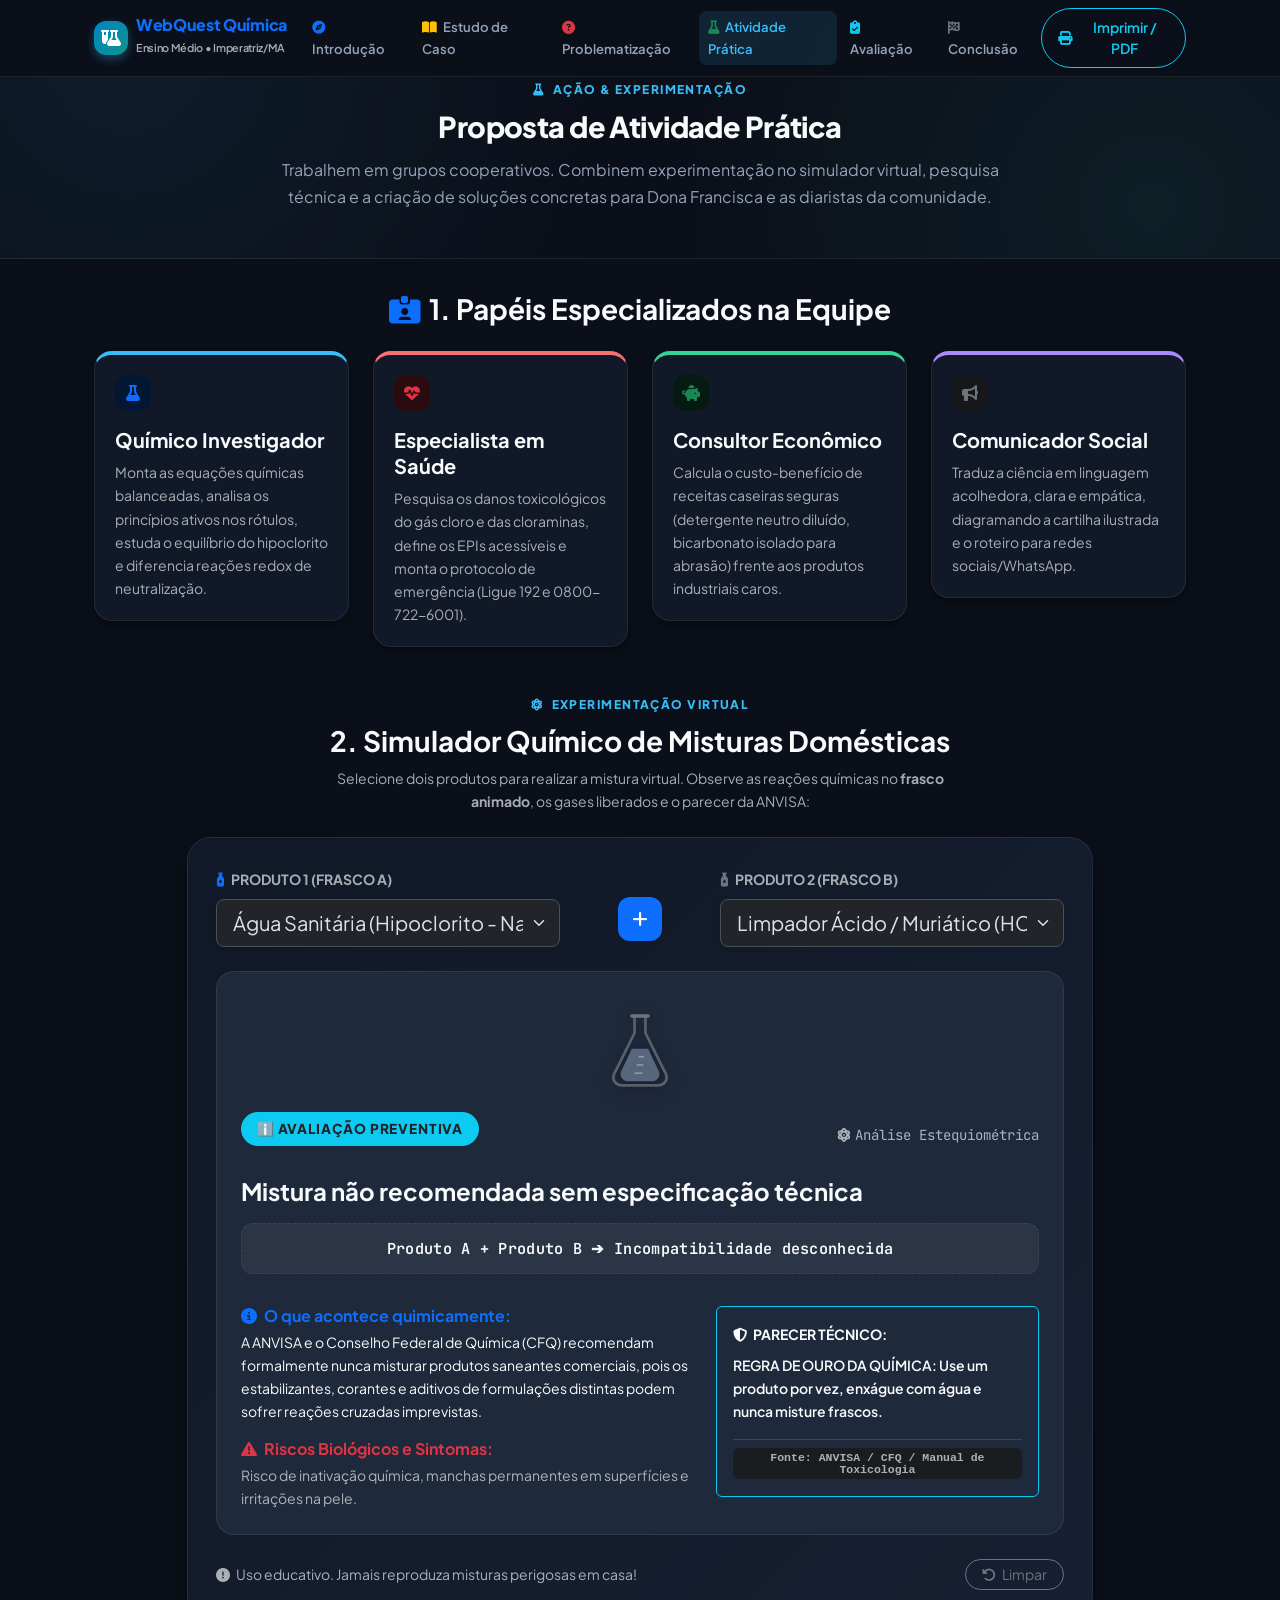
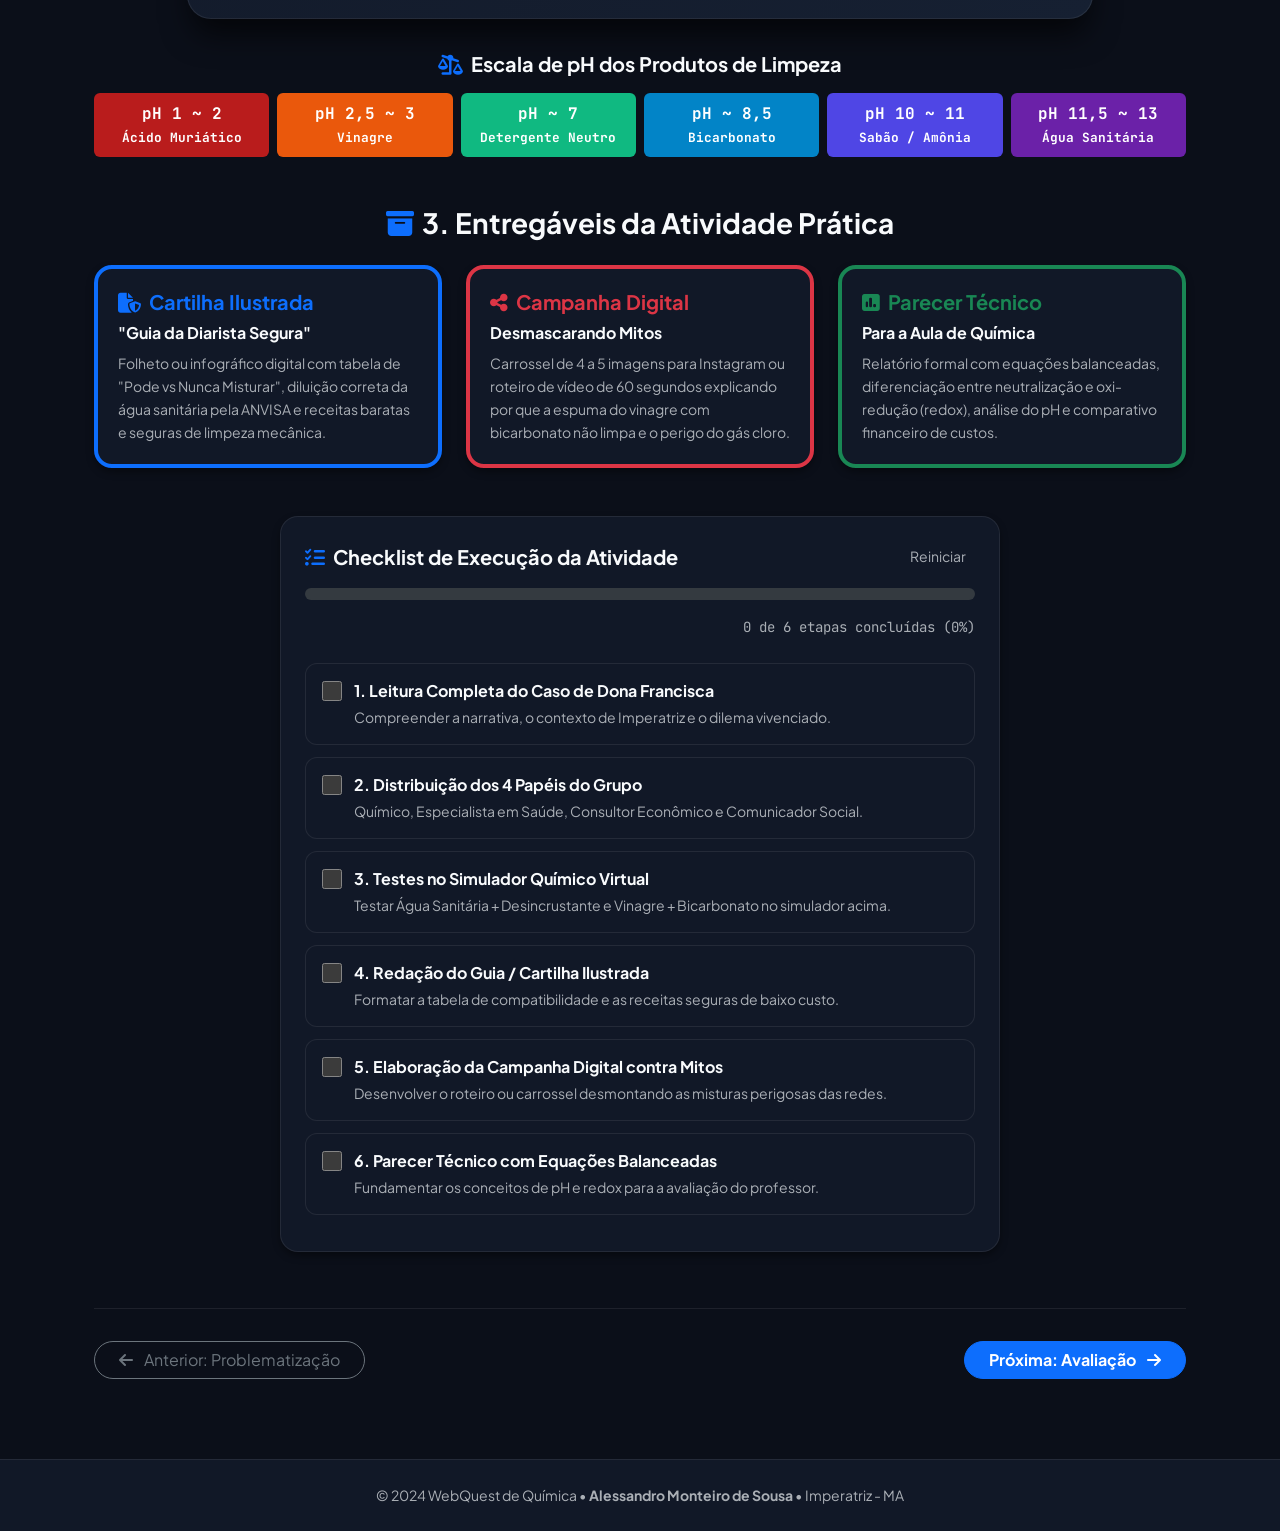
==== commit 597db9cf: "feat: tema escuro permanente e otimizações responsivas para notebooks menores" ====
--- a/atividade.html
+++ b/atividade.html
@@ -52,12 +52,8 @@
           <li class="nav-item"><a class="nav-link" href="conclusao.html"><i class="fa-solid fa-flag-checkered me-1 text-secondary"></i> Conclusão</a></li>
         </ul>
 
-        <div class="d-flex align-items-center gap-2 mt-3 mt-lg-0">
-          <button id="themeToggleBtn" class="btn btn-outline-secondary btn-sm px-3 py-2 rounded-pill d-flex align-items-center gap-2" title="Alternar Modo Claro/Escuro" aria-label="Alternar Modo Claro/Escuro">
-            <i id="themeIcon" class="fa-solid fa-moon"></i>
-            <span class="d-lg-none">Alternar Tema</span>
-          </button>
-          <button onclick="window.print()" class="btn btn-primary btn-sm px-3 py-2 rounded-pill fw-bold d-flex align-items-center gap-2 shadow-sm">
+        <div class="d-flex align-items-center mt-3 mt-lg-0">
+          <button onclick="window.print()" class="btn btn-outline-info btn-sm px-3 py-2 rounded-pill fw-semibold d-flex align-items-center gap-2 shadow-sm">
             <i class="fa-solid fa-print"></i>
             <span>Imprimir / PDF</span>
           </button>
@@ -87,7 +83,7 @@
     <!-- 1. Divisão da Equipe em Papéis -->
     <h3 class="fw-bold mb-4 text-main text-center"><i class="fa-solid fa-id-card-clip me-2 text-primary"></i>1. Papéis Especializados na Equipe</h3>
     <div class="row g-4 mb-5">
-      <div class="col-md-6 col-lg-3">
+      <div class="col-md-6 col-xl-3">
         <div class="custom-card role-card role-chem">
           <div class="stat-icon bg-primary-subtle text-primary mb-3">
             <i class="fa-solid fa-flask"></i>
@@ -99,7 +95,7 @@
         </div>
       </div>
 
-      <div class="col-md-6 col-lg-3">
+      <div class="col-md-6 col-xl-3">
         <div class="custom-card role-card role-health">
           <div class="stat-icon bg-danger-subtle text-danger mb-3">
             <i class="fa-solid fa-heart-pulse"></i>
@@ -111,7 +107,7 @@
         </div>
       </div>
 
-      <div class="col-md-6 col-lg-3">
+      <div class="col-md-6 col-xl-3">
         <div class="custom-card role-card role-econ">
           <div class="stat-icon bg-success-subtle text-success mb-3">
             <i class="fa-solid fa-piggy-bank"></i>
@@ -123,7 +119,7 @@
         </div>
       </div>
 
-      <div class="col-md-6 col-lg-3">
+      <div class="col-md-6 col-xl-3">
         <div class="custom-card role-card role-comm">
           <div class="stat-icon bg-secondary-subtle text-secondary mb-3">
             <i class="fa-solid fa-bullhorn"></i>
--- a/css/style.css
+++ b/css/style.css
@@ -2,80 +2,58 @@
    WEBQUEST: LIMPEZA OU PERIGO? OS RISCOS INVISÍVEIS DAS MISTURAS CASEIRAS
    Estudo de Caso de Química para o Ensino Médio - Imperatriz / MA
    Autor: Alessandro Monteiro de Sousa
-   ========================================================================== */
-
-:root {
+   TEMA ESCURO PERMANENTE & OTIMIZAÇÃO PARA NOTEBOOKS E CELULARES
+   ========================================================================== */
+
+:root, [data-bs-theme="dark"] {
   --font-sans: 'Plus Jakarta Sans', -apple-system, BlinkMacSystemFont, "Segoe UI", Roboto, sans-serif;
   --font-mono: 'JetBrains Mono', SFMono-Regular, Menlo, Monaco, Consolas, monospace;
 
-  /* Cores Principais - Tema Claro */
-  --primary: #0284c7;
-  --primary-hover: #0369a1;
-  --primary-subtle: #e0f2fe;
-  --primary-rgb: 2, 132, 199;
+  /* Paleta Dark Theme Permanente */
+  --primary: #38bdf8;
+  --primary-hover: #0ea5e9;
+  --primary-subtle: rgba(56, 189, 248, 0.14);
+  --primary-rgb: 56, 189, 248;
   
-  --secondary: #0d9488;
-  --secondary-subtle: #ccfbf1;
+  --secondary: #2dd4bf;
+  --secondary-subtle: rgba(45, 212, 191, 0.14);
   
-  --accent: #f59e0b;
-  --accent-subtle: #fef3c7;
-
-  --danger-custom: #ef4444;
-  --danger-subtle: #fee2e2;
+  --accent: #fbbf24;
+  --accent-subtle: rgba(251, 191, 36, 0.14);
+
+  --danger-custom: #f87171;
+  --danger-subtle: rgba(248, 113, 113, 0.15);
   
-  --warning-custom: #f59e0b;
-  --warning-subtle: #fef3c7;
+  --warning-custom: #fbbf24;
+  --warning-subtle: rgba(251, 191, 36, 0.15);
   
-  --success-custom: #10b981;
-  --success-subtle: #d1fae5;
-
-  --bg-body: #f8fafc;
-  --bg-surface: #ffffff;
-  --bg-surface-elevated: #ffffff;
-  --bg-subtle: #f1f5f9;
+  --success-custom: #34d399;
+  --success-subtle: rgba(52, 211, 153, 0.15);
+
+  --bg-body: #0b0f19;
+  --bg-surface: #111827;
+  --bg-surface-elevated: #1e293b;
+  --bg-subtle: #162032;
   
-  --text-main: #0f172a;
-  --text-muted: #64748b;
-  --text-inverted: #ffffff;
+  --text-main: #f8fafc;
+  --text-muted: #94a3b8;
+  --text-inverted: #0f172a;
   
-  --border-color: #e2e8f0;
-  --border-subtle: #edf2f7;
+  --border-color: rgba(255, 255, 255, 0.08);
+  --border-subtle: rgba(255, 255, 255, 0.05);
   
-  --shadow-sm: 0 1px 2px 0 rgb(0 0 0 / 0.05);
-  --shadow-md: 0 4px 6px -1px rgb(0 0 0 / 0.08), 0 2px 4px -2px rgb(0 0 0 / 0.06);
-  --shadow-lg: 0 10px 15px -3px rgb(0 0 0 / 0.08), 0 4px 6px -4px rgb(0 0 0 / 0.04);
-  --shadow-xl: 0 20px 25px -5px rgb(0 0 0 / 0.08), 0 8px 10px -6px rgb(0 0 0 / 0.04);
+  --shadow-sm: 0 1px 3px 0 rgb(0 0 0 / 0.35);
+  --shadow-md: 0 4px 8px -1px rgb(0 0 0 / 0.45);
+  --shadow-lg: 0 10px 20px -3px rgb(0 0 0 / 0.55);
+  --shadow-xl: 0 20px 30px -5px rgb(0 0 0 / 0.65);
   
   --radius-sm: 8px;
   --radius-md: 12px;
   --radius-lg: 18px;
   --radius-xl: 24px;
   
-  --nav-height: 70px;
+  --nav-height: 68px;
   --transition: all 0.25s cubic-bezier(0.4, 0, 0.2, 1);
-}
-
-[data-bs-theme="dark"] {
-  --bg-body: #0b0f19;
-  --bg-surface: #111827;
-  --bg-surface-elevated: #1f2937;
-  --bg-subtle: #1a2234;
-  
-  --text-main: #f3f4f6;
-  --text-muted: #94a3b8;
-  
-  --border-color: #1f2937;
-  --border-subtle: #2d3748;
-  
-  --primary-subtle: rgba(2, 132, 199, 0.18);
-  --secondary-subtle: rgba(13, 148, 136, 0.18);
-  --danger-subtle: rgba(239, 68, 68, 0.18);
-  --warning-subtle: rgba(245, 158, 11, 0.18);
-  --success-subtle: rgba(16, 185, 129, 0.18);
-  
-  --shadow-sm: 0 1px 3px 0 rgb(0 0 0 / 0.3);
-  --shadow-md: 0 4px 6px -1px rgb(0 0 0 / 0.4);
-  --shadow-lg: 0 10px 15px -3px rgb(0 0 0 / 0.5);
 }
 
 /* ==========================================================================
@@ -90,14 +68,10 @@
   max-width: 100vw;
   scroll-behavior: smooth;
   scroll-padding-top: calc(var(--nav-height) + 16px);
-}
-
-body {
-  font-family: var(--font-sans);
   background-color: var(--bg-body);
   color: var(--text-main);
+  font-family: var(--font-sans);
   line-height: 1.65;
-  transition: background-color 0.3s ease, color 0.3s ease;
 }
 
 h1, h2, h3, h4, h5, h6 {
@@ -115,15 +89,11 @@
    ========================================================================== */
 .custom-navbar {
   min-height: var(--nav-height);
-  background-color: rgba(255, 255, 255, 0.95);
-  backdrop-filter: blur(12px);
-  -webkit-backdrop-filter: blur(12px);
+  background-color: rgba(11, 15, 25, 0.94);
+  backdrop-filter: blur(14px);
+  -webkit-backdrop-filter: blur(14px);
   border-bottom: 1px solid var(--border-color);
   transition: var(--transition);
-}
-
-[data-bs-theme="dark"] .custom-navbar {
-  background-color: rgba(17, 24, 39, 0.95);
 }
 
 .navbar-brand {
@@ -133,35 +103,35 @@
   font-weight: 800;
   font-size: 1.15rem;
   letter-spacing: -0.02em;
-  color: var(--text-main);
+  color: #f8fafc !important;
 }
 
 .brand-icon-wrapper {
   width: 38px;
   height: 38px;
   border-radius: var(--radius-md);
-  background: linear-gradient(135deg, var(--primary), var(--secondary));
+  background: linear-gradient(135deg, #0284c7, #0d9488);
   display: flex;
   align-items: center;
   justify-content: center;
   color: #fff;
   font-size: 1.15rem;
-  box-shadow: 0 4px 10px rgba(var(--primary-rgb), 0.3);
+  box-shadow: 0 4px 10px rgba(56, 189, 248, 0.3);
   flex-shrink: 0;
 }
 
 .nav-link {
   font-weight: 600;
   font-size: 0.9rem;
-  color: var(--text-muted);
-  padding: 0.5rem 0.75rem !important;
+  color: #94a3b8 !important;
+  padding: 0.45rem 0.8rem !important;
   border-radius: var(--radius-sm);
   transition: var(--transition);
 }
 
 .nav-link:hover, .nav-link.active {
-  color: var(--primary) !important;
-  background-color: var(--primary-subtle);
+  color: #38bdf8 !important;
+  background-color: rgba(56, 189, 248, 0.12);
 }
 
 /* ==========================================================================
@@ -169,8 +139,8 @@
    ========================================================================== */
 .hero-section {
   position: relative;
-  background: radial-gradient(circle at 10% 20%, rgba(2, 132, 199, 0.08) 0%, transparent 40%),
-              radial-gradient(circle at 90% 80%, rgba(13, 148, 136, 0.08) 0%, transparent 40%),
+  background: radial-gradient(circle at 10% 20%, rgba(56, 189, 248, 0.08) 0%, transparent 40%),
+              radial-gradient(circle at 90% 80%, rgba(45, 212, 191, 0.08) 0%, transparent 40%),
               var(--bg-body);
   padding: 5.5rem 0 3.5rem;
   border-bottom: 1px solid var(--border-color);
@@ -179,17 +149,17 @@
 
 .page-header-banner {
   padding: 6.5rem 0 2.5rem;
-  background: radial-gradient(circle at 10% 20%, rgba(2, 132, 199, 0.08) 0%, transparent 40%),
-              radial-gradient(circle at 90% 80%, rgba(13, 148, 136, 0.08) 0%, transparent 40%),
+  background: radial-gradient(circle at 10% 20%, rgba(56, 189, 248, 0.08) 0%, transparent 40%),
+              radial-gradient(circle at 90% 80%, rgba(45, 212, 191, 0.08) 0%, transparent 40%),
               var(--bg-body);
   border-bottom: 1px solid var(--border-color);
   margin-bottom: 2.5rem;
 }
 
 .badge-hero {
-  background: linear-gradient(135deg, rgba(2, 132, 199, 0.15), rgba(13, 148, 136, 0.15));
-  color: var(--primary);
-  border: 1px solid rgba(var(--primary-rgb), 0.25);
+  background: linear-gradient(135deg, rgba(56, 189, 248, 0.15), rgba(45, 212, 191, 0.15));
+  color: #38bdf8;
+  border: 1px solid rgba(56, 189, 248, 0.28);
   font-weight: 700;
   padding: 0.45rem 0.95rem;
   border-radius: 9999px;
@@ -199,13 +169,8 @@
   font-size: 0.85rem;
 }
 
-[data-bs-theme="dark"] .badge-hero {
-  color: #38bdf8;
-  border-color: rgba(56, 189, 248, 0.3);
-}
-
 .hero-title {
-  font-size: clamp(1.9rem, 4.5vw, 3.2rem);
+  font-size: clamp(1.9rem, 4.2vw, 3.2rem);
   font-weight: 800;
   letter-spacing: -0.03em;
   line-height: 1.18;
@@ -214,13 +179,13 @@
 }
 
 .hero-gradient-text {
-  background: linear-gradient(135deg, #0284c7 0%, #0d9488 50%, #f59e0b 100%);
+  background: linear-gradient(135deg, #38bdf8 0%, #2dd4bf 50%, #fbbf24 100%);
   -webkit-background-clip: text;
   -webkit-text-fill-color: transparent;
 }
 
 .hero-subtitle {
-  font-size: 1.1rem;
+  font-size: 1.08rem;
   color: var(--text-muted);
   max-width: 650px;
 }
@@ -341,7 +306,7 @@
   left: 0;
   right: 0;
   height: 5px;
-  background: linear-gradient(90deg, var(--primary), var(--secondary), var(--accent));
+  background: linear-gradient(90deg, #38bdf8, #2dd4bf, #fbbf24);
 }
 
 .dialogue-bubble {
@@ -388,7 +353,7 @@
    ========================================================================== */
 .simulator-card {
   background: linear-gradient(135deg, var(--bg-surface), var(--bg-subtle));
-  border: 2px solid var(--border-color);
+  border: 1px solid var(--border-color);
   border-radius: var(--radius-xl);
   padding: 1.75rem;
   box-shadow: var(--shadow-xl);
@@ -426,7 +391,7 @@
 }
 
 .formula-display {
-  background-color: rgba(0, 0, 0, 0.05);
+  background-color: rgba(255, 255, 255, 0.06);
   padding: 0.75rem 1rem;
   border-radius: var(--radius-md);
   font-size: 0.95rem;
@@ -440,10 +405,6 @@
   max-width: 100%;
 }
 
-[data-bs-theme="dark"] .formula-display {
-  background-color: rgba(255, 255, 255, 0.06);
-}
-
 /* ==========================================================================
    Process (Timeline & Papéis)
    ========================================================================== */
@@ -453,19 +414,19 @@
 }
 
 .role-card.role-chem {
-  border-top-color: #0284c7;
+  border-top-color: #38bdf8;
 }
 
 .role-card.role-health {
-  border-top-color: #ef4444;
+  border-top-color: #f87171;
 }
 
 .role-card.role-econ {
-  border-top-color: #10b981;
+  border-top-color: #34d399;
 }
 
 .role-card.role-comm {
-  border-top-color: #8b5cf6;
+  border-top-color: #a78bfa;
 }
 
 .timeline-step {
@@ -500,7 +461,7 @@
   height: 36px;
   border-radius: 50%;
   background: var(--primary);
-  color: #fff;
+  color: #0b0f19;
   font-weight: 800;
   font-size: 0.95rem;
   display: flex;
@@ -543,7 +504,7 @@
   border-bottom: none;
 }
 
-/* Mobile Rubric Cards (Zero Horizontal Scrolling!) */
+/* Mobile Rubric Cards */
 .rubric-card-mobile {
   background-color: var(--bg-surface);
   border: 1px solid var(--border-color);
@@ -640,14 +601,14 @@
 .quiz-option.correct {
   background-color: var(--success-subtle) !important;
   border-color: var(--success-custom) !important;
-  color: #065f46;
+  color: #34d399;
   font-weight: 700;
 }
 
 .quiz-option.wrong {
   background-color: var(--danger-subtle) !important;
   border-color: var(--danger-custom) !important;
-  color: #991b1b;
+  color: #f87171;
 }
 
 /* ==========================================================================
@@ -679,7 +640,17 @@
 }
 
 /* ==========================================================================
-   Page Entrance & Chemical Transitions
+   Minimal Clean Footer
+   ========================================================================== */
+.custom-footer {
+  background-color: var(--bg-surface);
+  border-top: 1px solid var(--border-color);
+  padding: 1.5rem 0;
+  color: var(--text-muted);
+}
+
+/* ==========================================================================
+   Animations & Molecular Transitions
    ========================================================================== */
 main, .hero-section, .page-header-banner {
   animation: pageFadeIn 0.4s cubic-bezier(0.16, 1, 0.3, 1) forwards;
@@ -712,7 +683,7 @@
   height: 84px;
   position: relative;
   z-index: 2;
-  filter: drop-shadow(0 4px 8px rgba(0,0,0,0.12));
+  filter: drop-shadow(0 4px 8px rgba(0,0,0,0.3));
 }
 
 .flask-liquid-path {
@@ -756,7 +727,7 @@
   100% { transform: translateY(-32px) scale(1.6); opacity: 0; }
 }
 
-/* Fizzy bubbles for CO2 effervescence (Vinegar + Baking soda) */
+/* Fizzy bubbles for CO2 effervescence */
 .chem-fizz {
   position: absolute;
   top: 4px;
@@ -792,8 +763,8 @@
 }
 
 @keyframes dangerGlow {
-  0% { box-shadow: 0 0 0 0 rgba(239, 68, 68, 0.4); border-color: rgba(239, 68, 68, 0.6); }
-  100% { box-shadow: 0 0 18px 4px rgba(239, 68, 68, 0.35); border-color: #ef4444; }
+  0% { box-shadow: 0 0 0 0 rgba(248, 113, 113, 0.4); border-color: rgba(248, 113, 113, 0.6); }
+  100% { box-shadow: 0 0 18px 4px rgba(248, 113, 113, 0.35); border-color: #f87171; }
 }
 
 /* Floating background chemical particles */
@@ -811,15 +782,15 @@
 .chem-floating-bubble {
   position: absolute;
   border-radius: 50%;
-  border: 1px dashed rgba(var(--primary-rgb), 0.22);
-  background: radial-gradient(circle, rgba(var(--primary-rgb), 0.07) 0%, transparent 80%);
+  border: 1px dashed rgba(56, 189, 248, 0.22);
+  background: radial-gradient(circle, rgba(56, 189, 248, 0.08) 0%, transparent 80%);
   display: flex;
   align-items: center;
   justify-content: center;
   font-family: var(--font-mono);
   font-size: 0.72rem;
   font-weight: 700;
-  color: var(--primary);
+  color: #38bdf8;
   opacity: 0.5;
   animation: floatUpward 15s linear infinite;
 }
@@ -843,13 +814,68 @@
 }
 
 /* ==========================================================================
-   Minimal Clean Footer
-   ========================================================================== */
-.custom-footer {
-  background-color: var(--bg-surface);
-  border-top: 1px solid var(--border-color);
-  padding: 1.5rem 0;
-  color: var(--text-muted);
+   OTIMIZAÇÃO PARA NOTEBOOKS E TELAS MENORES (992px a 1280px)
+   ========================================================================== */
+@media (min-width: 992px) and (max-width: 1280px) {
+  :root {
+    --nav-height: 62px;
+  }
+
+  .navbar-brand {
+    font-size: 1rem;
+    gap: 8px;
+  }
+  .brand-icon-wrapper {
+    width: 34px;
+    height: 34px;
+    font-size: 1rem;
+  }
+  .navbar-brand small {
+    font-size: 0.68rem !important;
+  }
+
+  .nav-link {
+    font-size: 0.82rem;
+    padding: 0.35rem 0.55rem !important;
+  }
+
+  .hero-section {
+    padding: 4.5rem 0 2.5rem;
+  }
+  .hero-title {
+    font-size: 2.1rem;
+    line-height: 1.2;
+  }
+  .hero-subtitle {
+    font-size: 0.98rem;
+  }
+  .hero-stats-card {
+    padding: 1.25rem;
+  }
+  .hero-stat-item {
+    padding: 0.5rem 0;
+    gap: 10px;
+  }
+  .stat-icon {
+    width: 36px;
+    height: 36px;
+    font-size: 1rem;
+  }
+
+  .page-header-banner {
+    padding: 5rem 0 2rem;
+    margin-bottom: 2rem;
+  }
+  .section-title {
+    font-size: 1.8rem;
+  }
+
+  .custom-card {
+    padding: 1.25rem;
+  }
+  .case-story-card {
+    padding: 1.5rem;
+  }
 }
 
 /* ==========================================================================
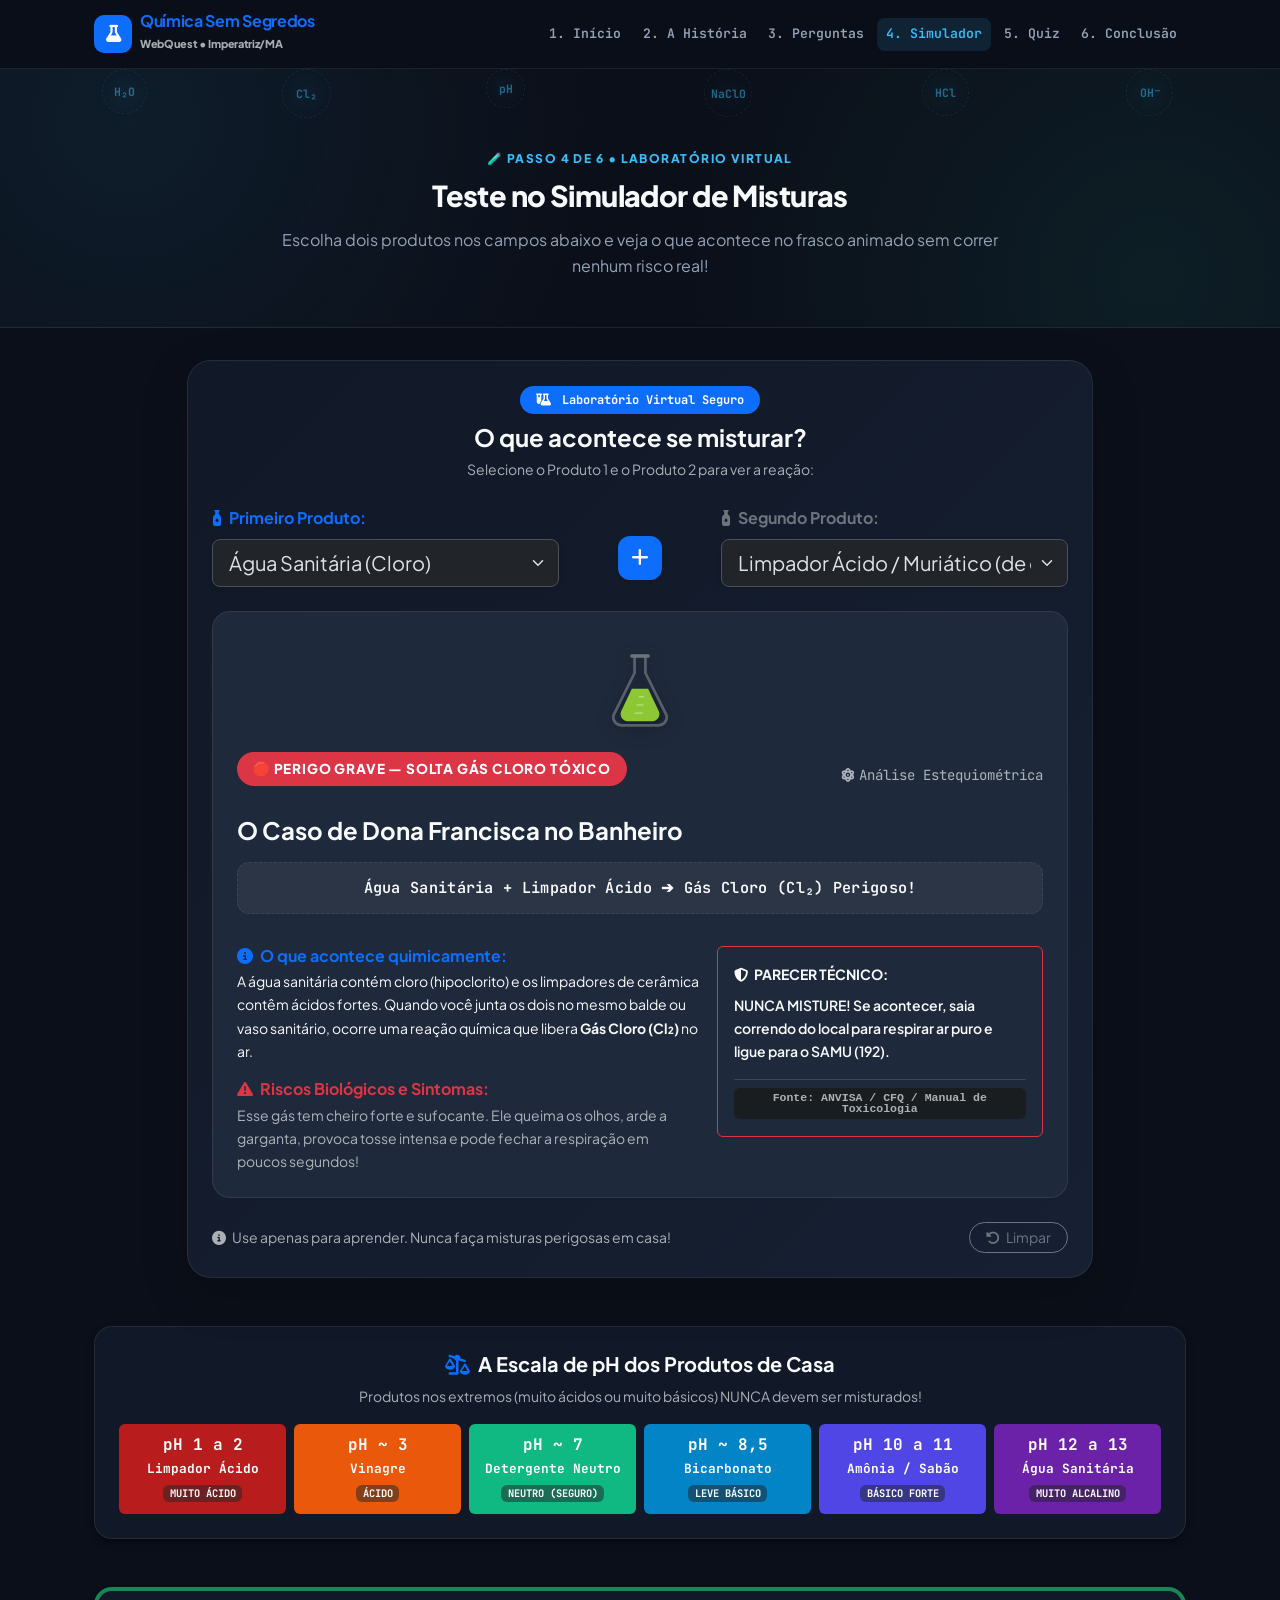
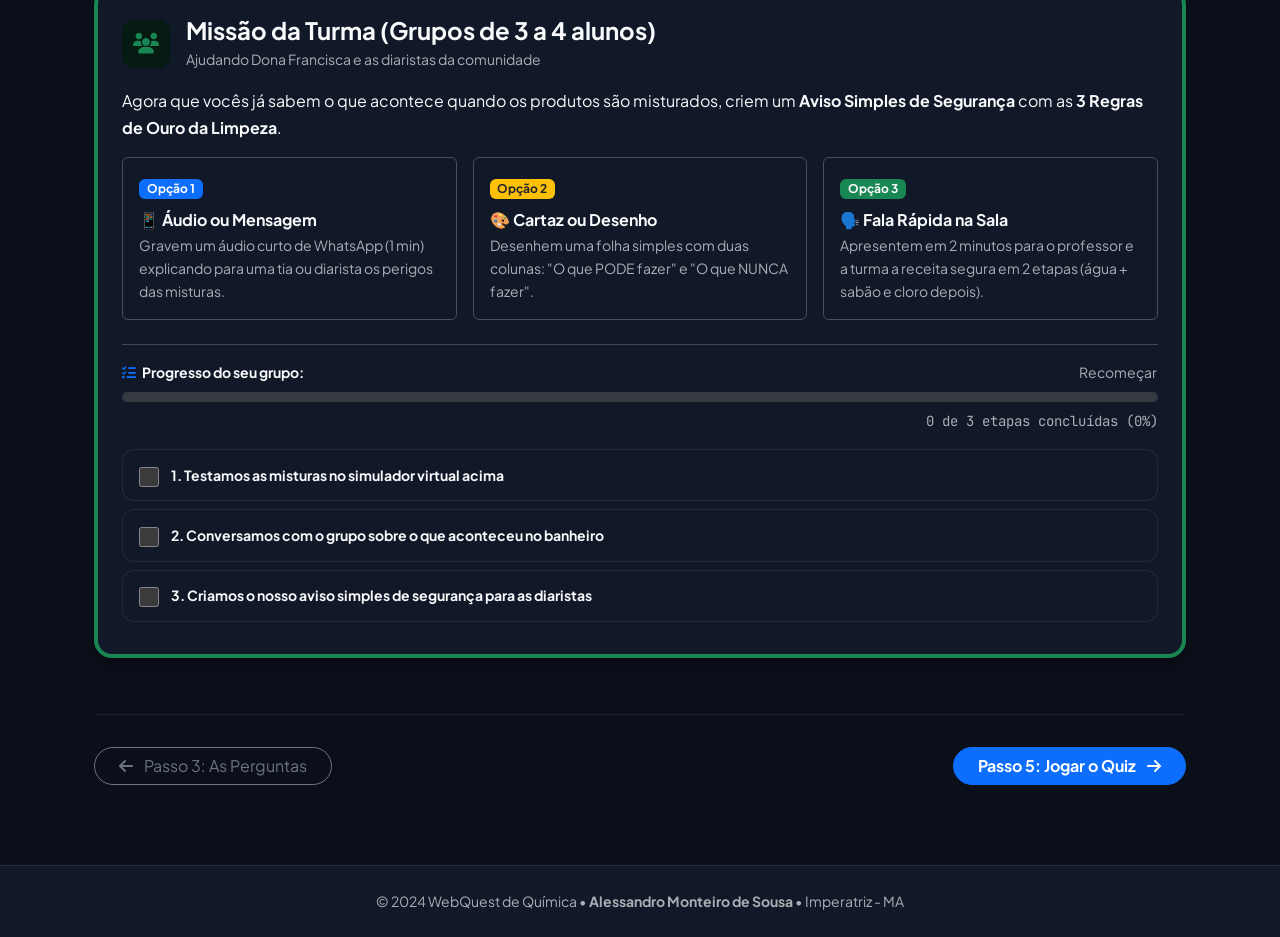
==== commit ff59f0be: "refactor: simplificar interface e linguagem para alunos do ensino medio (Modo Descomplicado)" ====
--- a/atividade.html
+++ b/atividade.html
@@ -1,11 +1,11 @@
 <!DOCTYPE html>
-<html lang="pt-BR" data-bs-theme="light">
+<html lang="pt-BR" data-bs-theme="dark">
 <head>
   <meta charset="UTF-8">
   <meta name="viewport" content="width=device-width, initial-scale=1.0">
-  <meta name="description" content="Proposta de Atividade Prática da WebQuest de Química: Papéis da equipe, produtos finais e simulador químico com frasco animado.">
+  <meta name="description" content="Laboratório Virtual e Atividade Prática da WebQuest de Química com simulador interativo de misturas.">
   <meta name="author" content="Alessandro Monteiro de Sousa">
-  <title>Atividade Prática | WebQuest de Química</title>
+  <title>Simulador & Atividade Prática • WebQuest de Química</title>
 
   <!-- Google Fonts -->
   <link rel="preconnect" href="https://fonts.googleapis.com">
@@ -24,40 +24,33 @@
 <body>
 
   <!-- ==========================================================================
-       BARRA DE NAVEGAÇÃO (6 TÓPICOS OFICIAIS)
-       ========================================================================== -->
-  <nav id="mainNavbar" class="navbar navbar-expand-lg fixed-top custom-navbar">
+       BARRA DE NAVEGAÇÃO DESCOMPLICADA
+       ========================================================================== -->
+  <nav class="navbar navbar-expand-lg custom-navbar sticky-top">
     <div class="container px-lg-4">
-      <a class="navbar-brand" href="index.html">
-        <div class="brand-icon-wrapper">
-          <i class="fa-solid fa-flask-vial"></i>
+      <a class="navbar-brand d-flex align-items-center gap-2" href="index.html">
+        <div class="stat-icon bg-primary text-white" style="width: 38px; height: 38px; font-size: 1.1rem; border-radius: 10px;">
+          <i class="fa-solid fa-flask"></i>
         </div>
         <div>
-          <span class="d-block lh-1 text-primary fw-extrabold">WebQuest Química</span>
-          <small class="text-muted fw-semibold" style="font-size: 0.72rem;">Ensino Médio • Imperatriz/MA</small>
+          <span class="d-block lh-1 text-primary fw-bold">Química Sem Segredos</span>
+          <small class="text-muted" style="font-size: 0.72rem;">WebQuest • Imperatriz/MA</small>
         </div>
       </a>
 
-      <button class="navbar-toggler border-0 shadow-none" type="button" data-bs-toggle="collapse" data-bs-target="#navMenu" aria-controls="navMenu" aria-expanded="false" aria-label="Alternar navegação">
-        <i class="fa-solid fa-bars-staggered fa-lg text-primary"></i>
+      <button class="navbar-toggler border-0 shadow-none" type="button" data-bs-toggle="collapse" data-bs-target="#navMenu" aria-controls="navMenu" aria-expanded="false" aria-label="Abrir menu">
+        <i class="fa-solid fa-bars fa-lg text-primary"></i>
       </button>
 
       <div class="collapse navbar-collapse" id="navMenu">
-        <ul class="navbar-nav mx-auto mb-2 mb-lg-0 gap-1">
-          <li class="nav-item"><a class="nav-link" href="index.html"><i class="fa-solid fa-compass me-1 text-primary"></i> Introdução</a></li>
-          <li class="nav-item"><a class="nav-link" href="caso.html"><i class="fa-solid fa-book-open me-1 text-warning"></i> Estudo de Caso</a></li>
-          <li class="nav-item"><a class="nav-link" href="problematizacao.html"><i class="fa-solid fa-circle-question me-1 text-danger"></i> Problematização</a></li>
-          <li class="nav-item"><a class="nav-link active" href="atividade.html"><i class="fa-solid fa-flask me-1 text-success"></i> Atividade Prática</a></li>
-          <li class="nav-item"><a class="nav-link" href="avaliacao.html"><i class="fa-solid fa-clipboard-check me-1 text-info"></i> Avaliação</a></li>
-          <li class="nav-item"><a class="nav-link" href="conclusao.html"><i class="fa-solid fa-flag-checkered me-1 text-secondary"></i> Conclusão</a></li>
+        <ul class="navbar-nav ms-auto mb-2 mb-lg-0 gap-1 font-mono">
+          <li class="nav-item"><a class="nav-link" href="index.html">1. Início</a></li>
+          <li class="nav-item"><a class="nav-link" href="caso.html">2. A História</a></li>
+          <li class="nav-item"><a class="nav-link" href="problematizacao.html">3. Perguntas</a></li>
+          <li class="nav-item"><a class="nav-link active" href="atividade.html">4. Simulador</a></li>
+          <li class="nav-item"><a class="nav-link" href="avaliacao.html">5. Quiz</a></li>
+          <li class="nav-item"><a class="nav-link" href="conclusao.html">6. Conclusão</a></li>
         </ul>
-
-        <div class="d-flex align-items-center mt-3 mt-lg-0">
-          <button onclick="window.print()" class="btn btn-outline-info btn-sm px-3 py-2 rounded-pill fw-semibold d-flex align-items-center gap-2 shadow-sm">
-            <i class="fa-solid fa-print"></i>
-            <span>Imprimir / PDF</span>
-          </button>
-        </div>
       </div>
     </div>
   </nav>
@@ -67,10 +60,10 @@
        ========================================================================== -->
   <header class="page-header-banner">
     <div class="container px-lg-4 text-center">
-      <span class="section-tag"><i class="fa-solid fa-flask me-1"></i> Ação & Experimentação</span>
-      <h1 class="section-title">Proposta de Atividade Prática</h1>
+      <span class="section-tag">🧪 Passo 4 de 6 • Laboratório Virtual</span>
+      <h1 class="section-title">Teste no Simulador de Misturas</h1>
       <p class="section-desc mx-auto">
-        Trabalhem em grupos cooperativos. Combinem experimentação no simulador virtual, pesquisa técnica e a criação de soluções concretas para Dona Francisca e as diaristas da comunidade.
+        Escolha dois produtos nos campos abaixo e veja o que acontece no frasco animado sem correr nenhum risco real!
       </p>
     </div>
   </header>
@@ -79,277 +72,210 @@
        CONTEÚDO DA ATIVIDADE PRÁTICA
        ========================================================================== -->
   <main class="container px-lg-4 mb-5">
-    
-    <!-- 1. Divisão da Equipe em Papéis -->
-    <h3 class="fw-bold mb-4 text-main text-center"><i class="fa-solid fa-id-card-clip me-2 text-primary"></i>1. Papéis Especializados na Equipe</h3>
-    <div class="row g-4 mb-5">
-      <div class="col-md-6 col-xl-3">
-        <div class="custom-card role-card role-chem">
-          <div class="stat-icon bg-primary-subtle text-primary mb-3">
-            <i class="fa-solid fa-flask"></i>
-          </div>
-          <h5 class="fw-bold text-main">Químico Investigador</h5>
-          <p class="small text-muted mb-0">
-            Monta as equações químicas balanceadas, analisa os princípios ativos nos rótulos, estuda o equilíbrio do hipoclorito e diferencia reações redox de neutralização.
-          </p>
-        </div>
-      </div>
-
-      <div class="col-md-6 col-xl-3">
-        <div class="custom-card role-card role-health">
-          <div class="stat-icon bg-danger-subtle text-danger mb-3">
-            <i class="fa-solid fa-heart-pulse"></i>
-          </div>
-          <h5 class="fw-bold text-main">Especialista em Saúde</h5>
-          <p class="small text-muted mb-0">
-            Pesquisa os danos toxicológicos do gás cloro e das cloraminas, define os EPIs acessíveis e monta o protocolo de emergência (Ligue 192 e 0800-722-6001).
-          </p>
-        </div>
-      </div>
-
-      <div class="col-md-6 col-xl-3">
-        <div class="custom-card role-card role-econ">
-          <div class="stat-icon bg-success-subtle text-success mb-3">
-            <i class="fa-solid fa-piggy-bank"></i>
-          </div>
-          <h5 class="fw-bold text-main">Consultor Econômico</h5>
-          <p class="small text-muted mb-0">
-            Calcula o custo-benefício de receitas caseiras seguras (detergente neutro diluído, bicarbonato isolado para abrasão) frente aos produtos industriais caros.
-          </p>
-        </div>
-      </div>
-
-      <div class="col-md-6 col-xl-3">
-        <div class="custom-card role-card role-comm">
-          <div class="stat-icon bg-secondary-subtle text-secondary mb-3">
-            <i class="fa-solid fa-bullhorn"></i>
-          </div>
-          <h5 class="fw-bold text-main">Comunicador Social</h5>
-          <p class="small text-muted mb-0">
-            Traduz a ciência em linguagem acolhedora, clara e empática, diagramando a cartilha ilustrada e o roteiro para redes sociais/WhatsApp.
-          </p>
-        </div>
-      </div>
-    </div>
-
-    <!-- 2. Laboratório Virtual: O Simulador de Misturas com Frasco Animado -->
-    <div class="mb-5">
-      <div class="text-center mb-4">
-        <span class="section-tag"><i class="fa-solid fa-atom me-1"></i> Experimentação Virtual</span>
-        <h3 class="fw-bold text-main">2. Simulador Químico de Misturas Domésticas</h3>
-        <p class="small text-muted mx-auto" style="max-width: 650px;">
-          Selecione dois produtos para realizar a mistura virtual. Observe as reações químicas no <strong>frasco animado</strong>, os gases liberados e o parecer da ANVISA:
-        </p>
-      </div>
-
-      <div class="row justify-content-center">
-        <div class="col-lg-10">
-          <div class="simulator-card">
-            <div class="row g-3 align-items-center mb-4">
-              <div class="col-md-5">
-                <label for="prod1Select" class="form-label fw-bold small text-muted text-uppercase">
-                  <i class="fa-solid fa-bottle-droplet text-primary me-1"></i> Produto 1 (Frasco A)
-                </label>
-                <select id="prod1Select" class="form-select form-select-lg shadow-sm">
-                  <option value="" disabled>Selecione um produto...</option>
-                  <option value="sanitaria" selected>Água Sanitária (Hipoclorito - NaClO)</option>
-                  <option value="desincrustante">Limpador Ácido / Muriático (HCl)</option>
-                  <option value="vinagre">Vinagre (Ácido Acético - CH₃COOH)</option>
-                  <option value="bicarbonato">Bicarbonato de Sódio (NaHCO₃)</option>
-                  <option value="amonia">Desinfetante com Amônia (NH₃)</option>
-                  <option value="alcool">Álcool 70% (Etanol - C₂H₅OH)</option>
-                  <option value="oxigenada">Água Oxigenada (H₂O₂)</option>
-                  <option value="detergente">Detergente Neutro Comum</option>
-                </select>
-              </div>
-
-              <div class="col-md-2 text-center pt-md-4">
-                <div class="stat-icon bg-primary text-white mx-auto shadow-sm" style="width: 44px; height: 44px; font-size: 1.1rem;">
-                  <i class="fa-solid fa-plus"></i>
-                </div>
-              </div>
-
-              <div class="col-md-5">
-                <label for="prod2Select" class="form-label fw-bold small text-muted text-uppercase">
-                  <i class="fa-solid fa-bottle-droplet text-secondary me-1"></i> Produto 2 (Frasco B)
-                </label>
-                <select id="prod2Select" class="form-select form-select-lg shadow-sm">
-                  <option value="" disabled>Selecione outro produto...</option>
-                  <option value="sanitaria">Água Sanitária (Hipoclorito - NaClO)</option>
-                  <option value="desincrustante" selected>Limpador Ácido / Muriático (HCl)</option>
-                  <option value="vinagre">Vinagre (Ácido Acético - CH₃COOH)</option>
-                  <option value="bicarbonato">Bicarbonato de Sódio (NaHCO₃)</option>
-                  <option value="amonia">Desinfetante com Amônia (NH₃)</option>
-                  <option value="alcool">Álcool 70% (Etanol - C₂H₅OH)</option>
-                  <option value="oxigenada">Água Oxigenada (H₂O₂)</option>
-                  <option value="detergente">Detergente Neutro Comum</option>
-                </select>
+
+    <!-- 1. O SIMULADOR EM DESTAQUE NO TOPO -->
+    <div class="row justify-content-center mb-5">
+      <div class="col-lg-10">
+        <div class="simulator-card shadow-lg p-4">
+          <div class="text-center mb-4">
+            <span class="badge bg-primary px-3 py-2 rounded-pill font-mono mb-2">
+              <i class="fa-solid fa-flask-vial me-1"></i> Laboratório Virtual Seguro
+            </span>
+            <h4 class="fw-bold text-main mb-1">O que acontece se misturar?</h4>
+            <p class="small text-muted mb-0">Selecione o Produto 1 e o Produto 2 para ver a reação:</p>
+          </div>
+
+          <!-- Seletores -->
+          <div class="row g-3 align-items-center mb-4">
+            <div class="col-md-5">
+              <label for="prod1Select" class="form-label fw-bold text-primary">
+                <i class="fa-solid fa-bottle-droplet me-1"></i> Primeiro Produto:
+              </label>
+              <select id="prod1Select" class="form-select form-select-lg shadow-sm">
+                <option value="" disabled>Escolha um produto...</option>
+                <option value="sanitaria" selected>Água Sanitária (Cloro)</option>
+                <option value="desincrustante">Limpador Ácido / Muriático (de cerâmica)</option>
+                <option value="vinagre">Vinagre Comum</option>
+                <option value="bicarbonato">Bicarbonato de Sódio</option>
+                <option value="amonia">Desinfetante com Amônia</option>
+                <option value="alcool">Álcool 70%</option>
+                <option value="oxigenada">Água Oxigenada</option>
+                <option value="detergente">Detergente Neutro Comum</option>
+              </select>
+            </div>
+
+            <div class="col-md-2 text-center pt-md-4">
+              <div class="stat-icon bg-primary text-white mx-auto shadow-sm" style="width: 44px; height: 44px; font-size: 1.2rem;">
+                <i class="fa-solid fa-plus"></i>
               </div>
             </div>
 
-            <!-- Tela de Reação com Frasco Animado -->
-            <div id="reactionResult" class="reaction-screen"></div>
-
-            <div class="d-flex justify-content-between align-items-center mt-3 pt-2">
-              <span class="small text-muted"><i class="fa-solid fa-circle-exclamation me-1"></i> Uso educativo. Jamais reproduza misturas perigosas em casa!</span>
-              <button id="btnResetSim" class="btn btn-outline-secondary btn-sm rounded-pill px-3">
-                <i class="fa-solid fa-rotate-left me-1"></i> Limpar
-              </button>
+            <div class="col-md-5">
+              <label for="prod2Select" class="form-label fw-bold text-secondary">
+                <i class="fa-solid fa-bottle-droplet me-1"></i> Segundo Produto:
+              </label>
+              <select id="prod2Select" class="form-select form-select-lg shadow-sm">
+                <option value="" disabled>Escolha outro produto...</option>
+                <option value="sanitaria">Água Sanitária (Cloro)</option>
+                <option value="desincrustante" selected>Limpador Ácido / Muriático (de cerâmica)</option>
+                <option value="vinagre">Vinagre Comum</option>
+                <option value="bicarbonato">Bicarbonato de Sódio</option>
+                <option value="amonia">Desinfetante com Amônia</option>
+                <option value="alcool">Álcool 70%</option>
+                <option value="oxigenada">Água Oxigenada</option>
+                <option value="detergente">Detergente Neutro Comum</option>
+              </select>
             </div>
           </div>
-        </div>
-      </div>
-
-      <!-- Escala de pH no Cotidiano -->
-      <div class="mt-4 pt-2">
-        <h5 class="fw-bold text-main text-center mb-3"><i class="fa-solid fa-scale-unbalanced-flip me-2 text-primary"></i>Escala de pH dos Produtos de Limpeza</h5>
-        <div class="row g-2 text-center font-mono">
-          <div class="col-6 col-md-2">
-            <div class="p-2 rounded text-white" style="background-color: #b91c1c;">
-              <span class="d-block fw-bold">pH 1 ~ 2</span>
-              <small class="d-block fw-bold" style="font-size: 0.8rem;">Ácido Muriático</small>
-            </div>
-          </div>
-          <div class="col-6 col-md-2">
-            <div class="p-2 rounded text-white" style="background-color: #ea580c;">
-              <span class="d-block fw-bold">pH 2,5 ~ 3</span>
-              <small class="d-block fw-bold" style="font-size: 0.8rem;">Vinagre</small>
-            </div>
-          </div>
-          <div class="col-6 col-md-2">
-            <div class="p-2 rounded text-white" style="background-color: #10b981;">
-              <span class="d-block fw-bold">pH ~ 7</span>
-              <small class="d-block fw-bold" style="font-size: 0.8rem;">Detergente Neutro</small>
-            </div>
-          </div>
-          <div class="col-6 col-md-2">
-            <div class="p-2 rounded text-white" style="background-color: #0284c7;">
-              <span class="d-block fw-bold">pH ~ 8,5</span>
-              <small class="d-block fw-bold" style="font-size: 0.8rem;">Bicarbonato</small>
-            </div>
-          </div>
-          <div class="col-6 col-md-2">
-            <div class="p-2 rounded text-white" style="background-color: #4f46e5;">
-              <span class="d-block fw-bold">pH 10 ~ 11</span>
-              <small class="d-block fw-bold" style="font-size: 0.8rem;">Sabão / Amônia</small>
-            </div>
-          </div>
-          <div class="col-6 col-md-2">
-            <div class="p-2 rounded text-white" style="background-color: #6b21a8;">
-              <span class="d-block fw-bold">pH 11,5 ~ 13</span>
-              <small class="d-block fw-bold" style="font-size: 0.8rem;">Água Sanitária</small>
-            </div>
-          </div>
-        </div>
-      </div>
-    </div>
-
-    <!-- 3. Os Produtos que a Equipe Deve Entregar -->
-    <h3 class="fw-bold mb-4 text-main text-center"><i class="fa-solid fa-box-archive me-2 text-primary"></i>3. Entregáveis da Atividade Prática</h3>
-    <div class="row g-4 mb-5">
-      <div class="col-md-4">
-        <div class="custom-card border-top border-4 border-primary h-100">
-          <h5 class="fw-bold text-primary mb-2"><i class="fa-solid fa-file-shield me-2"></i>Cartilha Ilustrada</h5>
-          <h6 class="fw-bold text-main">"Guia da Diarista Segura"</h6>
-          <p class="small text-muted mb-0">
-            Folheto ou infográfico digital com tabela de "Pode vs Nunca Misturar", diluição correta da água sanitária pela ANVISA e receitas baratas e seguras de limpeza mecânica.
-          </p>
-        </div>
-      </div>
-
-      <div class="col-md-4">
-        <div class="custom-card border-top border-4 border-danger h-100">
-          <h5 class="fw-bold text-danger mb-2"><i class="fa-solid fa-share-nodes me-2"></i>Campanha Digital</h5>
-          <h6 class="fw-bold text-main">Desmascarando Mitos</h6>
-          <p class="small text-muted mb-0">
-            Carrossel de 4 a 5 imagens para Instagram ou roteiro de vídeo de 60 segundos explicando por que a espuma do vinagre com bicarbonato não limpa e o perigo do gás cloro.
-          </p>
-        </div>
-      </div>
-
-      <div class="col-md-4">
-        <div class="custom-card border-top border-4 border-success h-100">
-          <h5 class="fw-bold text-success mb-2"><i class="fa-solid fa-square-poll-vertical me-2"></i>Parecer Técnico</h5>
-          <h6 class="fw-bold text-main">Para a Aula de Química</h6>
-          <p class="small text-muted mb-0">
-            Relatório formal com equações balanceadas, diferenciação entre neutralização e oxi-redução (redox), análise do pH e comparativo financeiro de custos.
-          </p>
-        </div>
-      </div>
-    </div>
-
-    <!-- 4. Checklist da Equipe -->
-    <div class="row justify-content-center">
-      <div class="col-lg-8">
-        <div class="custom-card p-4">
-          <div class="d-flex align-items-center justify-content-between mb-3">
-            <h5 class="fw-bold text-main mb-0"><i class="fa-solid fa-list-check me-2 text-primary"></i>Checklist de Execução da Atividade</h5>
-            <button id="btnResetTasks" class="btn btn-sm btn-link text-muted text-decoration-none">Reiniciar</button>
-          </div>
-
-          <div class="progress mb-3" style="height: 12px; border-radius: 9999px;">
-            <div id="taskProgressBar" class="progress-bar progress-bar-striped progress-bar-animated bg-primary" role="progressbar" style="width: 0%;" aria-valuenow="0" aria-valuemin="0" aria-valuemax="100"></div>
-          </div>
-          <div id="taskProgressText" class="small text-muted font-mono text-end mb-4">0 de 6 etapas concluídas (0%)</div>
-
-          <label class="checklist-item">
-            <input type="checkbox" class="task-checkbox" data-index="0">
-            <div>
-              <strong class="d-block text-main">1. Leitura Completa do Caso de Dona Francisca</strong>
-              <small class="text-muted">Compreender a narrativa, o contexto de Imperatriz e o dilema vivenciado.</small>
-            </div>
-          </label>
-
-          <label class="checklist-item">
-            <input type="checkbox" class="task-checkbox" data-index="1">
-            <div>
-              <strong class="d-block text-main">2. Distribuição dos 4 Papéis do Grupo</strong>
-              <small class="text-muted">Químico, Especialista em Saúde, Consultor Econômico e Comunicador Social.</small>
-            </div>
-          </label>
-
-          <label class="checklist-item">
-            <input type="checkbox" class="task-checkbox" data-index="2">
-            <div>
-              <strong class="d-block text-main">3. Testes no Simulador Químico Virtual</strong>
-              <small class="text-muted">Testar Água Sanitária + Desincrustante e Vinagre + Bicarbonato no simulador acima.</small>
-            </div>
-          </label>
-
-          <label class="checklist-item">
-            <input type="checkbox" class="task-checkbox" data-index="3">
-            <div>
-              <strong class="d-block text-main">4. Redação do Guia / Cartilha Ilustrada</strong>
-              <small class="text-muted">Formatar a tabela de compatibilidade e as receitas seguras de baixo custo.</small>
-            </div>
-          </label>
-
-          <label class="checklist-item">
-            <input type="checkbox" class="task-checkbox" data-index="4">
-            <div>
-              <strong class="d-block text-main">5. Elaboração da Campanha Digital contra Mitos</strong>
-              <small class="text-muted">Desenvolver o roteiro ou carrossel desmontando as misturas perigosas das redes.</small>
-            </div>
-          </label>
-
-          <label class="checklist-item">
-            <input type="checkbox" class="task-checkbox" data-index="5">
-            <div>
-              <strong class="d-block text-main">6. Parecer Técnico com Equações Balanceadas</strong>
-              <small class="text-muted">Fundamentar os conceitos de pH e redox para a avaliação do professor.</small>
-            </div>
-          </label>
-        </div>
+
+          <!-- Tela de Reação com Frasco Animado -->
+          <div id="reactionResult" class="reaction-screen"></div>
+
+          <div class="d-flex justify-content-between align-items-center mt-3 pt-2">
+            <span class="small text-muted"><i class="fa-solid fa-circle-info me-1"></i> Use apenas para aprender. Nunca faça misturas perigosas em casa!</span>
+            <button id="btnResetSim" class="btn btn-outline-secondary btn-sm rounded-pill px-3">
+              <i class="fa-solid fa-rotate-left me-1"></i> Limpar
+            </button>
+          </div>
+        </div>
+      </div>
+    </div>
+
+    <!-- 2. ESCALA DE pH DESCOMPLICADA -->
+    <div class="custom-card p-4 mb-5">
+      <h5 class="fw-bold text-main text-center mb-2"><i class="fa-solid fa-scale-unbalanced-flip me-2 text-primary"></i>A Escala de pH dos Produtos de Casa</h5>
+      <p class="small text-muted text-center mb-3">Produtos nos extremos (muito ácidos ou muito básicos) NUNCA devem ser misturados!</p>
+      
+      <div class="row g-2 text-center font-mono">
+        <div class="col-6 col-md-2">
+          <div class="p-2 rounded text-white" style="background-color: #b91c1c;">
+            <span class="d-block fw-bold">pH 1 a 2</span>
+            <small class="d-block fw-bold" style="font-size: 0.8rem;">Limpador Ácido</small>
+            <span class="badge bg-dark bg-opacity-50 mt-1" style="font-size: 0.65rem;">MUITO ÁCIDO</span>
+          </div>
+        </div>
+        <div class="col-6 col-md-2">
+          <div class="p-2 rounded text-white" style="background-color: #ea580c;">
+            <span class="d-block fw-bold">pH ~ 3</span>
+            <small class="d-block fw-bold" style="font-size: 0.8rem;">Vinagre</small>
+            <span class="badge bg-dark bg-opacity-50 mt-1" style="font-size: 0.65rem;">ÁCIDO</span>
+          </div>
+        </div>
+        <div class="col-6 col-md-2">
+          <div class="p-2 rounded text-white" style="background-color: #10b981;">
+            <span class="d-block fw-bold">pH ~ 7</span>
+            <small class="d-block fw-bold" style="font-size: 0.8rem;">Detergente Neutro</small>
+            <span class="badge bg-dark bg-opacity-50 mt-1" style="font-size: 0.65rem;">NEUTRO (SEGURO)</span>
+          </div>
+        </div>
+        <div class="col-6 col-md-2">
+          <div class="p-2 rounded text-white" style="background-color: #0284c7;">
+            <span class="d-block fw-bold">pH ~ 8,5</span>
+            <small class="d-block fw-bold" style="font-size: 0.8rem;">Bicarbonato</small>
+            <span class="badge bg-dark bg-opacity-50 mt-1" style="font-size: 0.65rem;">LEVE BÁSICO</span>
+          </div>
+        </div>
+        <div class="col-6 col-md-2">
+          <div class="p-2 rounded text-white" style="background-color: #4f46e5;">
+            <span class="d-block fw-bold">pH 10 a 11</span>
+            <small class="d-block fw-bold" style="font-size: 0.8rem;">Amônia / Sabão</small>
+            <span class="badge bg-dark bg-opacity-50 mt-1" style="font-size: 0.65rem;">BÁSICO FORTE</span>
+          </div>
+        </div>
+        <div class="col-6 col-md-2">
+          <div class="p-2 rounded text-white" style="background-color: #6b21a8;">
+            <span class="d-block fw-bold">pH 12 a 13</span>
+            <small class="d-block fw-bold" style="font-size: 0.8rem;">Água Sanitária</small>
+            <span class="badge bg-dark bg-opacity-50 mt-1" style="font-size: 0.65rem;">MUITO ALCALINO</span>
+          </div>
+        </div>
+      </div>
+    </div>
+
+    <!-- 3. MISSÃO EM GRUPO (SIMPLES E DIRETA) -->
+    <div class="custom-card p-4 mb-5 border-top border-4 border-success">
+      <div class="d-flex align-items-center gap-3 mb-3">
+        <div class="stat-icon bg-success-subtle text-success" style="width: 48px; height: 48px; font-size: 1.3rem;">
+          <i class="fa-solid fa-users"></i>
+        </div>
+        <div>
+          <h4 class="fw-bold text-main mb-0">Missão da Turma (Grupos de 3 a 4 alunos)</h4>
+          <small class="text-muted">Ajudando Dona Francisca e as diaristas da comunidade</small>
+        </div>
+      </div>
+
+      <p class="text-main mb-3">
+        Agora que vocês já sabem o que acontece quando os produtos são misturados, criem um <strong>Aviso Simples de Segurança</strong> com as <strong>3 Regras de Ouro da Limpeza</strong>.
+      </p>
+
+      <div class="row g-3 mb-4">
+        <div class="col-md-4">
+          <div class="p-3 rounded bg-subtle border h-100">
+            <span class="badge bg-primary mb-2">Opção 1</span>
+            <strong class="d-block text-main">📱 Áudio ou Mensagem</strong>
+            <p class="small text-muted mb-0">Gravem um áudio curto de WhatsApp (1 min) explicando para uma tia ou diarista os perigos das misturas.</p>
+          </div>
+        </div>
+
+        <div class="col-md-4">
+          <div class="p-3 rounded bg-subtle border h-100">
+            <span class="badge bg-warning text-dark mb-2">Opção 2</span>
+            <strong class="d-block text-main">🎨 Cartaz ou Desenho</strong>
+            <p class="small text-muted mb-0">Desenhem uma folha simples com duas colunas: "O que PODE fazer" e "O que NUNCA fazer".</p>
+          </div>
+        </div>
+
+        <div class="col-md-4">
+          <div class="p-3 rounded bg-subtle border h-100">
+            <span class="badge bg-success mb-2">Opção 3</span>
+            <strong class="d-block text-main">🗣️ Fala Rápida na Sala</strong>
+            <p class="small text-muted mb-0">Apresentem em 2 minutos para o professor e a turma a receita segura em 2 etapas (água + sabão e cloro depois).</p>
+          </div>
+        </div>
+      </div>
+
+      <!-- Checklist Simples da Missão -->
+      <div class="border-top border-secondary-subtle pt-3">
+        <div class="d-flex align-items-center justify-content-between mb-2">
+          <strong class="text-main small"><i class="fa-solid fa-list-check me-1 text-primary"></i> Progresso do seu grupo:</strong>
+          <button id="btnResetTasks" class="btn btn-sm btn-link text-muted p-0 text-decoration-none">Recomeçar</button>
+        </div>
+
+        <div class="progress mb-2" style="height: 10px; border-radius: 9999px;">
+          <div id="taskProgressBar" class="progress-bar progress-bar-striped bg-primary" role="progressbar" style="width: 0%;"></div>
+        </div>
+        <div id="taskProgressText" class="small text-muted font-mono text-end mb-3">0 de 3 etapas concluídas (0%)</div>
+
+        <label class="checklist-item mb-2">
+          <input type="checkbox" class="task-checkbox" data-index="0">
+          <div>
+            <strong class="text-main small d-block">1. Testamos as misturas no simulador virtual acima</strong>
+          </div>
+        </label>
+
+        <label class="checklist-item mb-2">
+          <input type="checkbox" class="task-checkbox" data-index="1">
+          <div>
+            <strong class="text-main small d-block">2. Conversamos com o grupo sobre o que aconteceu no banheiro</strong>
+          </div>
+        </label>
+
+        <label class="checklist-item mb-2">
+          <input type="checkbox" class="task-checkbox" data-index="2">
+          <div>
+            <strong class="text-main small d-block">3. Criamos o nosso aviso simples de segurança para as diaristas</strong>
+          </div>
+        </label>
       </div>
     </div>
 
     <!-- Navegação Inferior -->
     <div class="page-nav-controls">
       <a href="problematizacao.html" class="btn btn-outline-secondary rounded-pill px-4">
-        <i class="fa-solid fa-arrow-left me-2"></i> Anterior: Problematização
+        <i class="fa-solid fa-arrow-left me-2"></i> Passo 3: As Perguntas
       </a>
       <a href="avaliacao.html" class="btn btn-primary rounded-pill px-4 fw-bold">
-        Próxima: Avaliação <i class="fa-solid fa-arrow-right ms-2"></i>
+        Passo 5: Jogar o Quiz <i class="fa-solid fa-arrow-right ms-2"></i>
       </a>
     </div>
   </main>
@@ -369,4 +295,4 @@
   <script src="https://cdn.jsdelivr.net/npm/bootstrap@5.3.3/dist/js/bootstrap.bundle.min.js"></script>
   <script src="js/script.js"></script>
 </body>
-</html>
+</html>
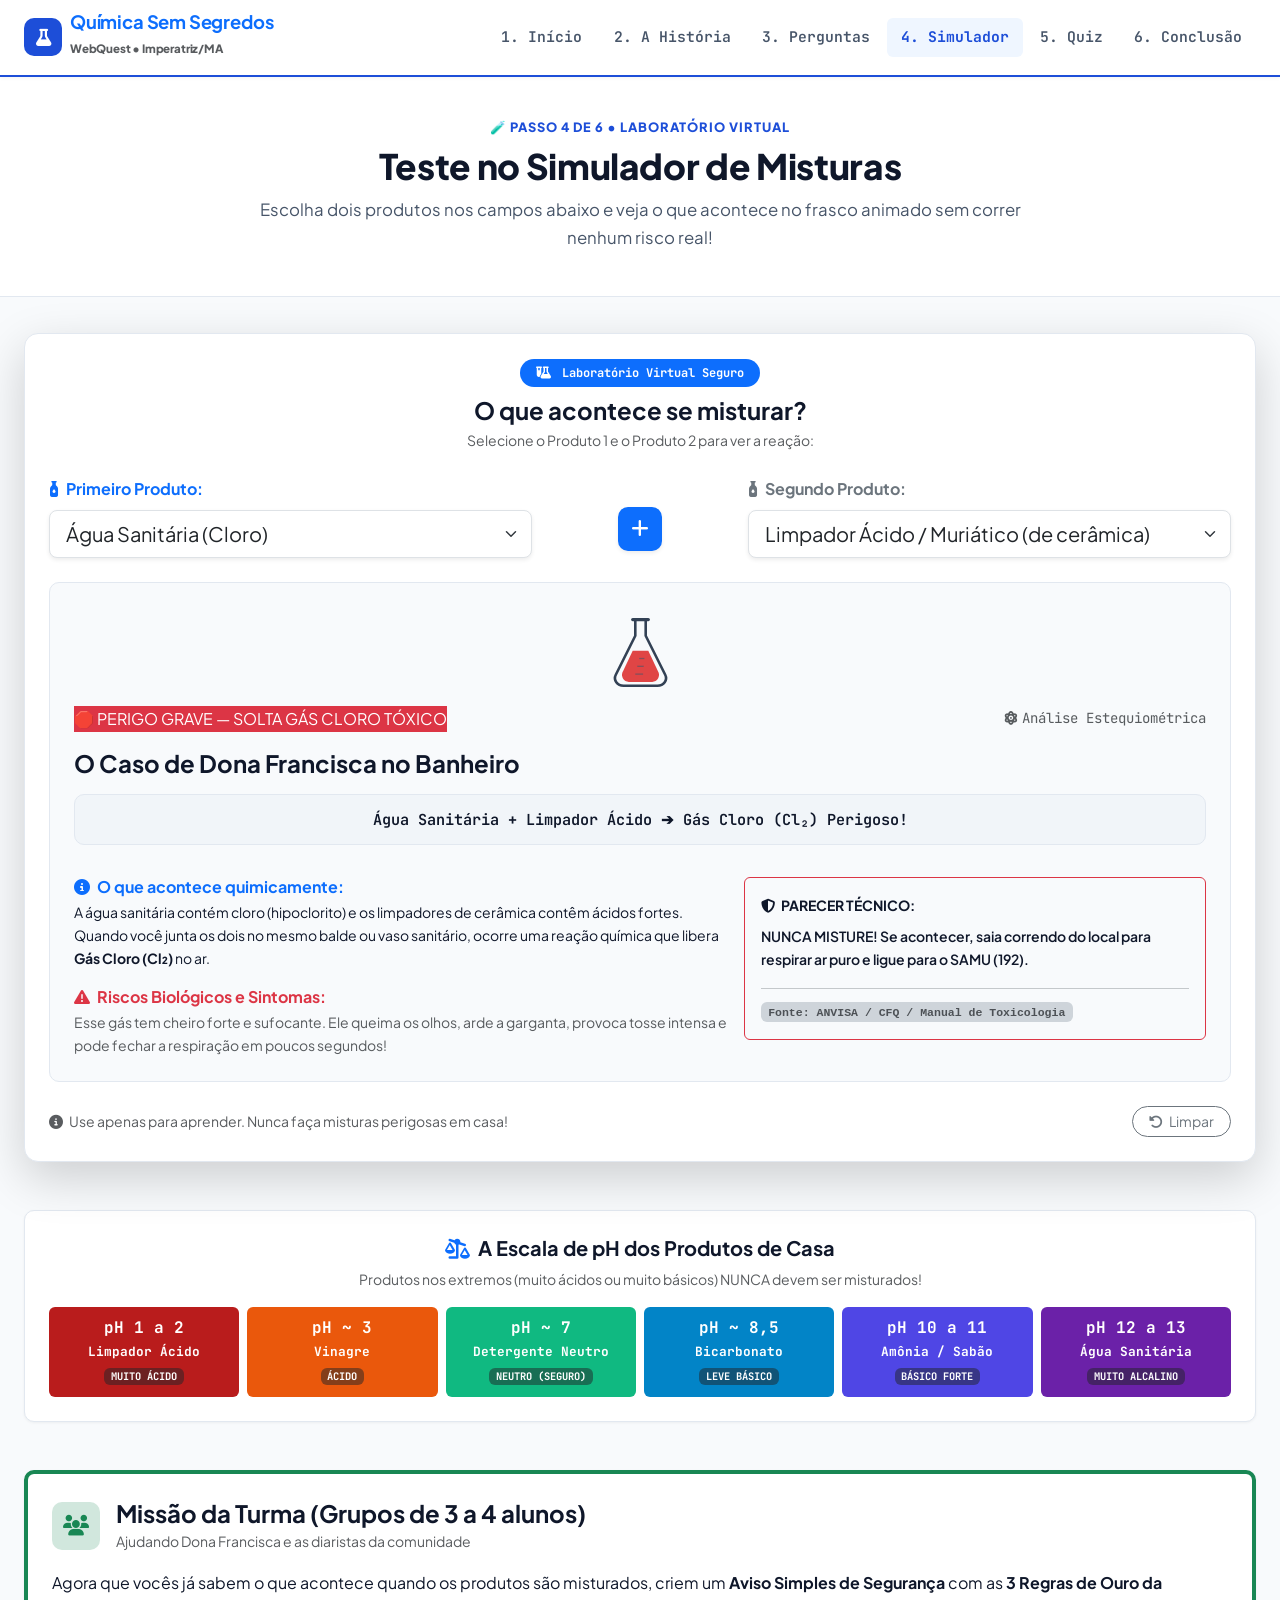
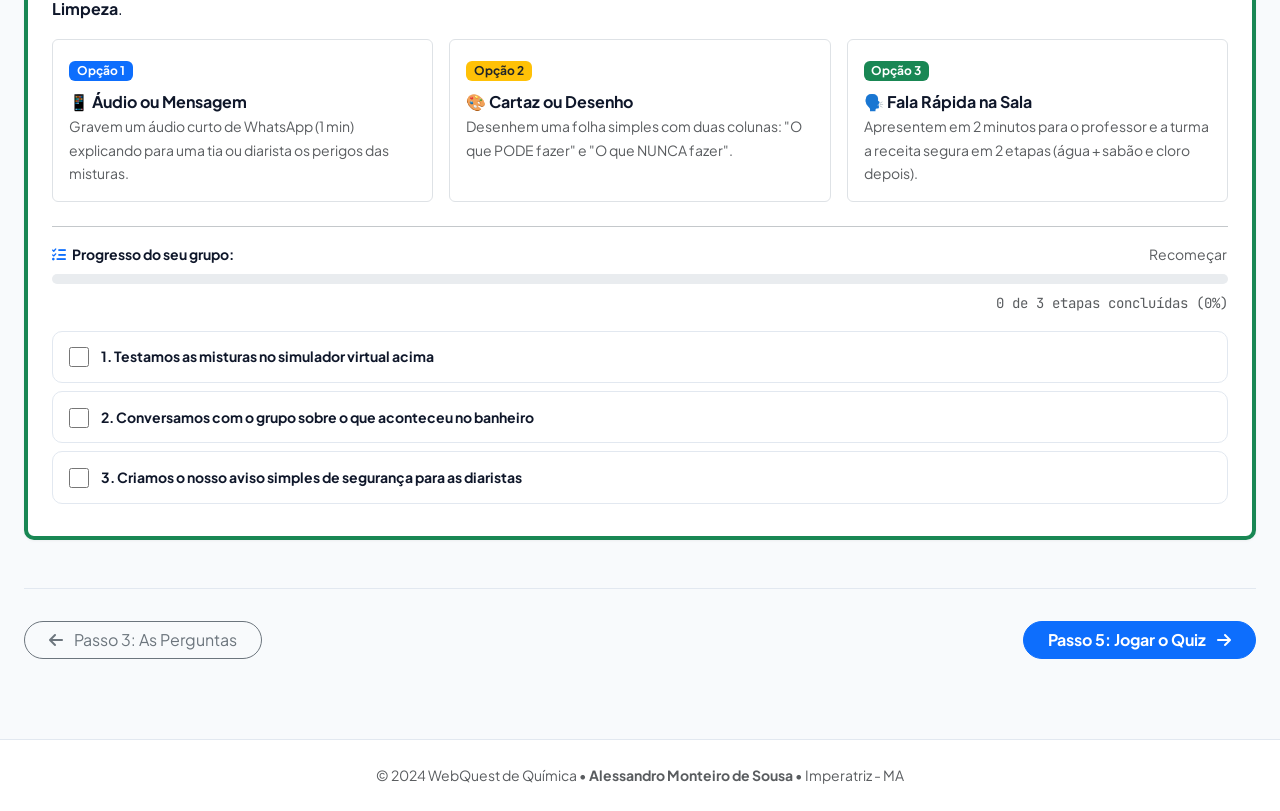
==== commit a2e809fe: "feat: design institucional claro, eliminacao de bordas excessivas e foco academico" ====
--- a/atividade.html
+++ b/atividade.html
@@ -1,5 +1,5 @@
 <!DOCTYPE html>
-<html lang="pt-BR" data-bs-theme="dark">
+<html lang="pt-BR" data-bs-theme="light">
 <head>
   <meta charset="UTF-8">
   <meta name="viewport" content="width=device-width, initial-scale=1.0">
@@ -74,8 +74,8 @@
   <main class="container px-lg-4 mb-5">
 
     <!-- 1. O SIMULADOR EM DESTAQUE NO TOPO -->
-    <div class="row justify-content-center mb-5">
-      <div class="col-lg-10">
+    <div class="row mb-5">
+      <div class="col-12">
         <div class="simulator-card shadow-lg p-4">
           <div class="text-center mb-4">
             <span class="badge bg-primary px-3 py-2 rounded-pill font-mono mb-2">
--- a/css/style.css
+++ b/css/style.css
@@ -1,63 +1,66 @@
 /* ==========================================================================
-   WEBQUEST: LIMPEZA OU PERIGO? OS RISCOS INVISÍVEIS DAS MISTURAS CASEIRAS
-   Estudo de Caso de Química para o Ensino Médio - Imperatriz / MA
+   WEBQUEST DE QUÍMICA: LIMPEZA OU PERIGO?
+   Estudo de Caso para o Ensino Médio • Imperatriz / Maranhão
    Autor: Alessandro Monteiro de Sousa
-   TEMA ESCURO PERMANENTE & OTIMIZAÇÃO PARA NOTEBOOKS E CELULARES
-   ========================================================================== */
-
-:root, [data-bs-theme="dark"] {
+   DESIGN INSTITUCIONAL CLARO (SEDUC-MA / ACADÊMICO) • 100% RESPONSIVO
+   ========================================================================== */
+
+:root, [data-bs-theme="light"] {
   --font-sans: 'Plus Jakarta Sans', -apple-system, BlinkMacSystemFont, "Segoe UI", Roboto, sans-serif;
   --font-mono: 'JetBrains Mono', SFMono-Regular, Menlo, Monaco, Consolas, monospace;
 
-  /* Paleta Dark Theme Permanente */
-  --primary: #38bdf8;
-  --primary-hover: #0ea5e9;
-  --primary-subtle: rgba(56, 189, 248, 0.14);
-  --primary-rgb: 56, 189, 248;
-  
-  --secondary: #2dd4bf;
-  --secondary-subtle: rgba(45, 212, 191, 0.14);
-  
-  --accent: #fbbf24;
-  --accent-subtle: rgba(251, 191, 36, 0.14);
-
-  --danger-custom: #f87171;
-  --danger-subtle: rgba(248, 113, 113, 0.15);
-  
-  --warning-custom: #fbbf24;
-  --warning-subtle: rgba(251, 191, 36, 0.15);
-  
-  --success-custom: #34d399;
-  --success-subtle: rgba(52, 211, 153, 0.15);
-
-  --bg-body: #0b0f19;
-  --bg-surface: #111827;
-  --bg-surface-elevated: #1e293b;
-  --bg-subtle: #162032;
-  
-  --text-main: #f8fafc;
-  --text-muted: #94a3b8;
-  --text-inverted: #0f172a;
-  
-  --border-color: rgba(255, 255, 255, 0.08);
-  --border-subtle: rgba(255, 255, 255, 0.05);
-  
-  --shadow-sm: 0 1px 3px 0 rgb(0 0 0 / 0.35);
-  --shadow-md: 0 4px 8px -1px rgb(0 0 0 / 0.45);
-  --shadow-lg: 0 10px 20px -3px rgb(0 0 0 / 0.55);
-  --shadow-xl: 0 20px 30px -5px rgb(0 0 0 / 0.65);
-  
-  --radius-sm: 8px;
-  --radius-md: 12px;
-  --radius-lg: 18px;
-  --radius-xl: 24px;
-  
-  --nav-height: 68px;
-  --transition: all 0.25s cubic-bezier(0.4, 0, 0.2, 1);
-}
-
-/* ==========================================================================
-   Base & Typography
+  /* Cores Institucionais Educacionais (Limpo, Sóbrio e Acolhedor) */
+  --primary: #1d4ed8;            /* Azul Real Institucional */
+  --primary-hover: #1e40af;
+  --primary-subtle: #eff6ff;     /* Fundo azul bem suave */
+  --primary-border: #bfdbfe;
+  --primary-rgb: 29, 78, 216;
+  
+  --secondary: #0891b2;          /* Azul Petróleo / Ciano sóbrio */
+  --secondary-subtle: #ecfeff;
+  
+  --accent: #d97706;             /* Âmbar institucional */
+  --accent-subtle: #fffbeb;
+
+  --danger-custom: #dc2626;      /* Vermelho alerta institucional */
+  --danger-subtle: #fef2f2;
+  --danger-border: #fecaca;
+  
+  --warning-custom: #d97706;     /* Âmbar aviso */
+  --warning-subtle: #fffbeb;
+  --warning-border: #fde68a;
+  
+  --success-custom: #16a34a;     /* Verde institucional */
+  --success-subtle: #f0fdf4;
+  --success-border: #bbf7d0;
+
+  --bg-body: #f8fafc;            /* Fundo cinza suave muito limpo */
+  --bg-surface: #ffffff;         /* Branco puro para os cards */
+  --bg-surface-elevated: #f1f5f9;/* Cinza claro para áreas de destaque */
+  --bg-subtle: #f8fafc;
+  
+  --text-main: #0f172a;          /* Texto principal escuro, alto contraste */
+  --text-muted: #475569;         /* Texto secundário legível */
+  --text-inverted: #ffffff;
+  
+  --border-color: #e2e8f0;       /* Bordas sutis e limpas */
+  --border-subtle: #edf2f7;
+  
+  --shadow-sm: 0 1px 3px 0 rgba(0, 0, 0, 0.05);
+  --shadow-md: 0 4px 6px -1px rgba(0, 0, 0, 0.06), 0 2px 4px -2px rgba(0, 0, 0, 0.04);
+  --shadow-lg: 0 10px 15px -3px rgba(0, 0, 0, 0.07), 0 4px 6px -4px rgba(0, 0, 0, 0.04);
+  
+  --radius-sm: 6px;
+  --radius-md: 10px;
+  --radius-lg: 14px;
+  --radius-xl: 18px;
+  
+  --nav-height: 64px;
+  --transition: all 0.2s ease-in-out;
+}
+
+/* ==========================================================================
+   Base & Tipografia
    ========================================================================== */
 *, *::before, *::after {
   box-sizing: border-box;
@@ -77,22 +80,35 @@
 h1, h2, h3, h4, h5, h6 {
   color: var(--text-main);
   font-weight: 700;
-  line-height: 1.3;
+  line-height: 1.25;
 }
 
 .font-mono {
   font-family: var(--font-mono);
 }
 
-/* ==========================================================================
-   Navigation Bar
+/* Aproveitamento Amplo da Tela (Elimina Bordas Gigantes) */
+.container, .container-xl, .container-lg {
+  max-width: 1380px !important;
+  width: 100% !important;
+  padding-left: 1.5rem !important;
+  padding-right: 1.5rem !important;
+}
+
+@media (min-width: 1400px) {
+  .container, .container-xl {
+    max-width: 1440px !important;
+  }
+}
+
+/* ==========================================================================
+   Barra de Navegação Institucional
    ========================================================================== */
 .custom-navbar {
   min-height: var(--nav-height);
-  background-color: rgba(11, 15, 25, 0.94);
-  backdrop-filter: blur(14px);
-  -webkit-backdrop-filter: blur(14px);
-  border-bottom: 1px solid var(--border-color);
+  background-color: #ffffff !important;
+  border-bottom: 2px solid var(--primary);
+  box-shadow: 0 1px 4px 0 rgba(0, 0, 0, 0.05);
   transition: var(--transition);
 }
 
@@ -102,66 +118,59 @@
   gap: 10px;
   font-weight: 800;
   font-size: 1.15rem;
-  letter-spacing: -0.02em;
-  color: #f8fafc !important;
-}
-
-.brand-icon-wrapper {
-  width: 38px;
-  height: 38px;
-  border-radius: var(--radius-md);
-  background: linear-gradient(135deg, #0284c7, #0d9488);
-  display: flex;
-  align-items: center;
-  justify-content: center;
-  color: #fff;
-  font-size: 1.15rem;
-  box-shadow: 0 4px 10px rgba(56, 189, 248, 0.3);
-  flex-shrink: 0;
+  letter-spacing: -0.01em;
+  color: var(--text-main) !important;
+}
+
+.navbar-brand .stat-icon {
+  background-color: var(--primary) !important;
+  color: #ffffff !important;
+  border-radius: var(--radius-sm);
 }
 
 .nav-link {
   font-weight: 600;
-  font-size: 0.9rem;
-  color: #94a3b8 !important;
-  padding: 0.45rem 0.8rem !important;
+  font-size: 0.92rem;
+  color: #475569 !important;
+  padding: 0.45rem 0.85rem !important;
   border-radius: var(--radius-sm);
   transition: var(--transition);
 }
 
-.nav-link:hover, .nav-link.active {
-  color: #38bdf8 !important;
-  background-color: rgba(56, 189, 248, 0.12);
-}
-
-/* ==========================================================================
-   Hero Section & Page Header Banners
+.nav-link:hover {
+  color: var(--primary) !important;
+  background-color: var(--primary-subtle);
+}
+
+.nav-link.active {
+  color: var(--primary) !important;
+  background-color: var(--primary-subtle);
+  font-weight: 700;
+}
+
+/* ==========================================================================
+   Cabeçalhos de Seção & Hero
    ========================================================================== */
 .hero-section {
   position: relative;
-  background: radial-gradient(circle at 10% 20%, rgba(56, 189, 248, 0.08) 0%, transparent 40%),
-              radial-gradient(circle at 90% 80%, rgba(45, 212, 191, 0.08) 0%, transparent 40%),
-              var(--bg-body);
-  padding: 5.5rem 0 3.5rem;
+  background-color: #ffffff;
+  padding: 3rem 0 2.25rem;
   border-bottom: 1px solid var(--border-color);
-  overflow: hidden;
 }
 
 .page-header-banner {
-  padding: 6.5rem 0 2.5rem;
-  background: radial-gradient(circle at 10% 20%, rgba(56, 189, 248, 0.08) 0%, transparent 40%),
-              radial-gradient(circle at 90% 80%, rgba(45, 212, 191, 0.08) 0%, transparent 40%),
-              var(--bg-body);
+  padding: 2.5rem 0 1.75rem;
+  background-color: #ffffff;
   border-bottom: 1px solid var(--border-color);
-  margin-bottom: 2.5rem;
+  margin-bottom: 2.25rem;
 }
 
 .badge-hero {
-  background: linear-gradient(135deg, rgba(56, 189, 248, 0.15), rgba(45, 212, 191, 0.15));
-  color: #38bdf8;
-  border: 1px solid rgba(56, 189, 248, 0.28);
+  background-color: var(--primary-subtle);
+  color: var(--primary);
+  border: 1px solid var(--primary-border);
   font-weight: 700;
-  padding: 0.45rem 0.95rem;
+  padding: 0.35rem 0.85rem;
   border-radius: 9999px;
   display: inline-flex;
   align-items: center;
@@ -170,46 +179,94 @@
 }
 
 .hero-title {
-  font-size: clamp(1.9rem, 4.2vw, 3.2rem);
+  font-size: clamp(2rem, 3.8vw, 3rem);
   font-weight: 800;
-  letter-spacing: -0.03em;
-  line-height: 1.18;
-  margin-top: 1rem;
-  margin-bottom: 1.25rem;
+  letter-spacing: -0.02em;
+  color: var(--text-main);
+  line-height: 1.15;
 }
 
 .hero-gradient-text {
-  background: linear-gradient(135deg, #38bdf8 0%, #2dd4bf 50%, #fbbf24 100%);
-  -webkit-background-clip: text;
-  -webkit-text-fill-color: transparent;
+  color: var(--primary);
 }
 
 .hero-subtitle {
-  font-size: 1.08rem;
+  font-size: 1.1rem;
   color: var(--text-muted);
-  max-width: 650px;
-}
-
-.hero-stats-card {
+}
+
+.section-tag {
+  text-transform: uppercase;
+  font-size: 0.8rem;
+  font-weight: 800;
+  letter-spacing: 0.08em;
+  color: var(--primary);
+  margin-bottom: 0.4rem;
+  display: block;
+}
+
+.section-title {
+  font-size: clamp(1.6rem, 2.8vw, 2.2rem);
+  font-weight: 800;
+  letter-spacing: -0.01em;
+  color: var(--text-main);
+  margin-bottom: 0.5rem;
+}
+
+.section-desc {
+  font-size: 1.05rem;
+  color: var(--text-muted);
+  max-width: 820px;
+}
+
+/* ==========================================================================
+   Cards Institucionais
+   ========================================================================== */
+.custom-card {
+  background-color: var(--bg-surface);
+  border: 1px solid var(--border-color);
+  border-radius: var(--radius-md);
+  padding: 1.5rem;
+  box-shadow: var(--shadow-sm);
+  transition: var(--transition);
+}
+
+.custom-card:hover {
+  box-shadow: var(--shadow-md);
+  border-color: #cbd5e1;
+}
+
+.hover-card:hover {
+  transform: translateY(-2px);
+}
+
+.case-story-card {
   background: var(--bg-surface);
   border: 1px solid var(--border-color);
-  border-radius: var(--radius-xl);
-  padding: 1.5rem;
-  box-shadow: var(--shadow-xl);
+  border-radius: var(--radius-lg);
+  padding: 2.25rem;
+  box-shadow: var(--shadow-sm);
   position: relative;
 }
 
-.hero-stat-item {
-  padding: 0.75rem 0;
-  border-bottom: 1px solid var(--border-color);
-  display: flex;
-  align-items: center;
-  gap: 14px;
-}
-
-.hero-stat-item:last-child {
-  border-bottom: none;
-  padding-bottom: 0;
+.case-story-card::before {
+  content: "";
+  position: absolute;
+  top: 0;
+  left: 0;
+  right: 0;
+  height: 4px;
+  background: var(--primary);
+  border-radius: var(--radius-lg) var(--radius-lg) 0 0;
+}
+
+@media (max-width: 576px) {
+  .case-story-card {
+    padding: 1.25rem;
+  }
+  .custom-card {
+    padding: 1.25rem;
+  }
 }
 
 .stat-icon {
@@ -223,360 +280,196 @@
   flex-shrink: 0;
 }
 
-/* ==========================================================================
-   Section Headers & Cards
-   ========================================================================== */
-.section-wrapper {
-  padding: 4.5rem 0;
-  border-bottom: 1px solid var(--border-color);
-}
-
-.section-wrapper:last-child {
-  border-bottom: none;
-}
-
-.section-header {
-  margin-bottom: 2.5rem;
-}
-
-.section-tag {
-  text-transform: uppercase;
-  font-size: 0.75rem;
-  font-weight: 800;
-  letter-spacing: 0.12em;
-  color: var(--primary);
-  margin-bottom: 0.5rem;
-  display: block;
-}
-
-.section-title {
-  font-size: clamp(1.6rem, 3.2vw, 2.3rem);
-  font-weight: 800;
-  letter-spacing: -0.02em;
-  margin-bottom: 0.75rem;
-}
-
-.section-desc {
-  font-size: 1rem;
-  color: var(--text-muted);
-  max-width: 720px;
-}
-
-.custom-card {
-  background-color: var(--bg-surface);
-  border: 1px solid var(--border-color);
-  border-radius: var(--radius-lg);
-  padding: 1.5rem;
-  box-shadow: var(--shadow-md);
-  transition: var(--transition);
-}
-
-.custom-card:hover {
-  transform: translateY(-3px);
-  box-shadow: var(--shadow-lg);
-  border-color: rgba(var(--primary-rgb), 0.3);
-}
-
-/* ==========================================================================
-   Estudo de Caso (Narrativa & Diálogos)
-   ========================================================================== */
-.case-story-card {
-  background: var(--bg-surface);
-  border: 1px solid var(--border-color);
-  border-radius: var(--radius-xl);
-  padding: 2rem;
-  box-shadow: var(--shadow-lg);
-  position: relative;
-  overflow: hidden;
-}
-
-@media (max-width: 576px) {
-  .case-story-card {
-    padding: 1.25rem;
-  }
-  .custom-card {
-    padding: 1.25rem;
-  }
-}
-
-.case-story-card::before {
-  content: "";
-  position: absolute;
-  top: 0;
-  left: 0;
-  right: 0;
-  height: 5px;
-  background: linear-gradient(90deg, #38bdf8, #2dd4bf, #fbbf24);
-}
-
+/* Diálogos Claros e Agradáveis */
 .dialogue-bubble {
-  background-color: var(--bg-subtle);
+  background-color: #f8fafc;
   border-left: 4px solid var(--primary);
   padding: 0.85rem 1.15rem;
   border-radius: 0 var(--radius-md) var(--radius-md) 0;
-  margin: 1.1rem 0;
-  position: relative;
+  margin: 0.85rem 0;
+  border-top: 1px solid var(--border-color);
+  border-right: 1px solid var(--border-color);
+  border-bottom: 1px solid var(--border-color);
 }
 
 .dialogue-bubble.danger {
   border-left-color: var(--danger-custom);
   background-color: var(--danger-subtle);
+  border-top-color: var(--danger-border);
+  border-right-color: var(--danger-border);
+  border-bottom-color: var(--danger-border);
 }
 
 .dialogue-speaker {
   font-weight: 700;
   font-size: 0.82rem;
   text-transform: uppercase;
-  letter-spacing: 0.05em;
+  letter-spacing: 0.04em;
   color: var(--primary);
-  margin-bottom: 4px;
+  margin-bottom: 3px;
 }
 
 .dialogue-bubble.danger .dialogue-speaker {
   color: var(--danger-custom);
 }
 
-.case-pedagogy-badge {
-  display: inline-flex;
-  align-items: center;
-  gap: 6px;
-  background-color: var(--bg-subtle);
-  border: 1px solid var(--border-color);
-  padding: 0.35rem 0.75rem;
-  border-radius: 9999px;
-  font-size: 0.8rem;
-  color: var(--text-muted);
-}
-
-/* ==========================================================================
-   Simulator (Laboratório Interativo de Misturas)
+/* ==========================================================================
+   Simulador Químico Institucional
    ========================================================================== */
 .simulator-card {
-  background: linear-gradient(135deg, var(--bg-surface), var(--bg-subtle));
-  border: 1px solid var(--border-color);
-  border-radius: var(--radius-xl);
+  background: #ffffff;
+  border: 1px solid var(--border-color);
+  border-radius: var(--radius-lg);
   padding: 1.75rem;
-  box-shadow: var(--shadow-xl);
-}
-
-@media (max-width: 576px) {
-  .simulator-card {
-    padding: 1.15rem;
-  }
+  box-shadow: var(--shadow-md);
 }
 
 .reaction-screen {
-  background-color: var(--bg-surface-elevated);
-  border: 1px solid var(--border-color);
-  border-radius: var(--radius-lg);
+  background-color: #f8fafc;
+  border: 1px solid var(--border-color);
+  border-radius: var(--radius-md);
   padding: 1.5rem;
-  min-height: 260px;
+  min-height: 240px;
   display: flex;
   flex-direction: column;
   justify-content: center;
   align-items: center;
   text-align: center;
-  position: relative;
   transition: var(--transition);
 }
 
-.reaction-badge {
-  font-size: 0.85rem;
-  font-weight: 800;
-  letter-spacing: 0.06em;
-  text-transform: uppercase;
-  padding: 0.35rem 1rem;
-  border-radius: 9999px;
-  margin-bottom: 0.85rem;
-}
-
 .formula-display {
-  background-color: rgba(255, 255, 255, 0.06);
+  background-color: #f1f5f9;
+  color: var(--text-main);
   padding: 0.75rem 1rem;
   border-radius: var(--radius-md);
   font-size: 0.95rem;
   font-weight: 600;
-  letter-spacing: 0.02em;
-  margin: 1rem 0;
-  border: 1px dashed var(--border-color);
+  margin: 0.85rem 0;
+  border: 1px solid var(--border-color);
   word-break: break-word;
-  overflow-wrap: break-word;
-  white-space: normal;
-  max-width: 100%;
-}
-
-/* ==========================================================================
-   Process (Timeline & Papéis)
-   ========================================================================== */
-.role-card {
-  border-top: 4px solid var(--primary);
-  transition: var(--transition);
-}
-
-.role-card.role-chem {
-  border-top-color: #38bdf8;
-}
-
-.role-card.role-health {
-  border-top-color: #f87171;
-}
-
-.role-card.role-econ {
-  border-top-color: #34d399;
-}
-
-.role-card.role-comm {
-  border-top-color: #a78bfa;
-}
-
-.timeline-step {
+}
+
+/* Frasco Animado para o Simulador */
+.flask-vis-wrapper {
   position: relative;
-  padding-left: 2.75rem;
-  margin-bottom: 2.5rem;
-}
-
-.timeline-step:last-child {
-  margin-bottom: 0;
-}
-
-.timeline-step::before {
-  content: "";
+  width: 80px;
+  height: 85px;
+  margin: 0 auto 0.85rem;
+  display: flex;
+  justify-content: center;
+  align-items: flex-end;
+}
+
+.flask-svg {
+  width: 65px;
+  height: 80px;
+  position: relative;
+  z-index: 2;
+}
+
+.flask-liquid-path {
+  transition: fill 0.4s ease;
+  animation: liquidGiggle 2.5s ease-in-out infinite alternate;
+  transform-origin: center bottom;
+}
+
+@keyframes liquidGiggle {
+  0% { transform: scaleY(0.97) rotate(0.4deg); }
+  100% { transform: scaleY(1.02) rotate(-0.4deg); }
+}
+
+/* Efeito sutil de fumaça e borbulhas */
+.chem-fumes {
   position: absolute;
-  left: 17px;
-  top: 36px;
-  bottom: -28px;
-  width: 2px;
-  background-color: var(--border-color);
-}
-
-.timeline-step:last-child::before {
-  display: none;
-}
-
-.timeline-number {
+  top: -15px;
+  left: 50%;
+  transform: translateX(-50%);
+  width: 50px;
+  height: 35px;
+  pointer-events: none;
+  z-index: 1;
+}
+
+.fume-cloud {
   position: absolute;
-  left: 0;
-  top: 0;
-  width: 36px;
-  height: 36px;
   border-radius: 50%;
-  background: var(--primary);
-  color: #0b0f19;
-  font-weight: 800;
-  font-size: 0.95rem;
-  display: flex;
-  align-items: center;
-  justify-content: center;
-  box-shadow: 0 0 0 4px var(--primary-subtle);
-}
-
-/* ==========================================================================
-   Rubric / Evaluation: Desktop Table & Mobile Cards
-   ========================================================================== */
-.rubric-table {
-  width: 100%;
-  border-collapse: separate;
-  border-spacing: 0;
-  background-color: var(--bg-surface);
-  border-radius: var(--radius-lg);
-  overflow: hidden;
-  border: 1px solid var(--border-color);
-  box-shadow: var(--shadow-md);
-}
-
-.rubric-table th {
-  background-color: var(--bg-subtle);
-  padding: 1rem 1.1rem;
-  font-weight: 700;
-  color: var(--text-main);
-  border-bottom: 2px solid var(--border-color);
-  font-size: 0.9rem;
-}
-
-.rubric-table td {
-  padding: 1rem 1.1rem;
-  border-bottom: 1px solid var(--border-color);
-  vertical-align: top;
-  font-size: 0.9rem;
-}
-
-.rubric-table tr:last-child td {
-  border-bottom: none;
-}
-
-/* Mobile Rubric Cards */
-.rubric-card-mobile {
-  background-color: var(--bg-surface);
-  border: 1px solid var(--border-color);
-  border-radius: var(--radius-lg);
-  padding: 1.25rem;
-  margin-bottom: 1.25rem;
-  box-shadow: var(--shadow-sm);
-}
-
-.rubric-level-item {
-  border-left: 3px solid transparent;
-  padding: 0.65rem 0.85rem;
-  margin-bottom: 0.65rem;
-  border-radius: 0 var(--radius-sm) var(--radius-sm) 0;
-  background-color: var(--bg-subtle);
-}
-
-.rubric-level-item:last-child {
-  margin-bottom: 0;
-}
-
-.rubric-level-item.excelente {
-  border-left-color: var(--success-custom);
-  background-color: var(--success-subtle);
-}
-
-.rubric-level-item.bom {
-  border-left-color: var(--primary);
-  background-color: var(--primary-subtle);
-}
-
-.rubric-level-item.regular {
-  border-left-color: var(--warning-custom);
-  background-color: var(--warning-subtle);
-}
-
-.rubric-level-item.insuficiente {
-  border-left-color: var(--danger-custom);
-  background-color: var(--danger-subtle);
-}
-
-/* ==========================================================================
-   Interactive Student Checklist & Quiz
+  background: radial-gradient(circle, rgba(220, 38, 38, 0.4) 0%, transparent 70%);
+  opacity: 0;
+  animation: fumeRise 2s infinite ease-out;
+}
+
+.fume-cloud.f1 { width: 18px; height: 18px; left: 10px; animation-delay: 0s; }
+.fume-cloud.f2 { width: 24px; height: 24px; left: 20px; animation-delay: 0.65s; }
+.fume-cloud.f3 { width: 16px; height: 16px; left: 14px; animation-delay: 1.3s; }
+
+@keyframes fumeRise {
+  0% { transform: translateY(10px) scale(0.6); opacity: 0; }
+  35% { opacity: 0.7; }
+  100% { transform: translateY(-25px) scale(1.5); opacity: 0; }
+}
+
+.chem-fizz {
+  position: absolute;
+  top: 4px;
+  left: 50%;
+  transform: translateX(-50%);
+  width: 40px;
+  height: 40px;
+  pointer-events: none;
+  z-index: 3;
+}
+
+.fizz-dot {
+  position: absolute;
+  border-radius: 50%;
+  background: rgba(14, 165, 233, 0.8);
+  animation: fizzPop 1.3s infinite ease-in;
+}
+
+.fizz-dot.b1 { width: 5px; height: 5px; left: 10px; bottom: 8px; animation-delay: 0.1s; }
+.fizz-dot.b2 { width: 7px; height: 7px; left: 20px; bottom: 6px; animation-delay: 0.45s; }
+.fizz-dot.b3 { width: 4px; height: 4px; left: 15px; bottom: 12px; animation-delay: 0.8s; }
+.fizz-dot.b4 { width: 6px; height: 6px; left: 25px; bottom: 10px; animation-delay: 0.6s; }
+
+@keyframes fizzPop {
+  0% { transform: translateY(0) scale(0.8); opacity: 0; }
+  50% { opacity: 0.9; }
+  100% { transform: translateY(-28px) scale(1.3); opacity: 0; }
+}
+
+/* ==========================================================================
+   Checklist & Quiz Interativo
    ========================================================================== */
 .checklist-item {
   display: flex;
   align-items: flex-start;
   gap: 12px;
   padding: 0.85rem 1rem;
-  background-color: var(--bg-surface);
+  background-color: #ffffff;
   border: 1px solid var(--border-color);
   border-radius: var(--radius-md);
-  margin-bottom: 0.75rem;
+  margin-bottom: 0.65rem;
   cursor: pointer;
   transition: var(--transition);
 }
 
 .checklist-item:hover {
-  background-color: var(--bg-subtle);
+  background-color: #f8fafc;
 }
 
 .checklist-item.completed {
-  border-color: var(--success-custom);
-  background-color: var(--success-subtle);
+  border-color: #16a34a;
+  background-color: #f0fdf4;
 }
 
 .checklist-item input[type="checkbox"] {
   width: 20px;
   height: 20px;
-  margin-top: 3px;
+  margin-top: 2px;
   cursor: pointer;
   flex-shrink: 0;
+  accent-color: var(--primary);
 }
 
 .quiz-option {
@@ -587,9 +480,10 @@
   margin-bottom: 0.65rem;
   border-radius: var(--radius-md);
   border: 1px solid var(--border-color);
-  background-color: var(--bg-surface);
+  background-color: #ffffff;
   color: var(--text-main);
   font-size: 0.95rem;
+  font-weight: 500;
   transition: var(--transition);
 }
 
@@ -599,25 +493,25 @@
 }
 
 .quiz-option.correct {
-  background-color: var(--success-subtle) !important;
-  border-color: var(--success-custom) !important;
-  color: #34d399;
+  background-color: #f0fdf4 !important;
+  border-color: #16a34a !important;
+  color: #15803d !important;
   font-weight: 700;
 }
 
 .quiz-option.wrong {
-  background-color: var(--danger-subtle) !important;
-  border-color: var(--danger-custom) !important;
-  color: #f87171;
-}
-
-/* ==========================================================================
-   Page Navigation Controls (Anterior / Próxima)
+  background-color: #fef2f2 !important;
+  border-color: #dc2626 !important;
+  color: #b91c1c !important;
+}
+
+/* ==========================================================================
+   Navegação Inferior
    ========================================================================== */
 .page-nav-controls {
   padding: 2rem 0;
   border-top: 1px solid var(--border-color);
-  margin-top: 3.5rem;
+  margin-top: 3rem;
   display: flex;
   flex-direction: row;
   justify-content: space-between;
@@ -640,169 +534,16 @@
 }
 
 /* ==========================================================================
-   Minimal Clean Footer
+   Rodapé Institucional
    ========================================================================== */
 .custom-footer {
-  background-color: var(--bg-surface);
+  background-color: #ffffff;
   border-top: 1px solid var(--border-color);
   padding: 1.5rem 0;
   color: var(--text-muted);
 }
 
-/* ==========================================================================
-   Animations & Molecular Transitions
-   ========================================================================== */
-main, .hero-section, .page-header-banner {
-  animation: pageFadeIn 0.4s cubic-bezier(0.16, 1, 0.3, 1) forwards;
-}
-
-@keyframes pageFadeIn {
-  from {
-    opacity: 0;
-    transform: translateY(10px);
-  }
-  to {
-    opacity: 1;
-    transform: translateY(0);
-  }
-}
-
-/* Animated Chemical Flask for Simulator */
-.flask-vis-wrapper {
-  position: relative;
-  width: 90px;
-  height: 96px;
-  margin: 0 auto 1.25rem;
-  display: flex;
-  justify-content: center;
-  align-items: flex-end;
-}
-
-.flask-svg {
-  width: 68px;
-  height: 84px;
-  position: relative;
-  z-index: 2;
-  filter: drop-shadow(0 4px 8px rgba(0,0,0,0.3));
-}
-
-.flask-liquid-path {
-  transition: fill 0.45s ease;
-  animation: liquidGiggle 2.5s ease-in-out infinite alternate;
-  transform-origin: center bottom;
-}
-
-@keyframes liquidGiggle {
-  0% { transform: scaleY(0.97) rotate(0.4deg); }
-  100% { transform: scaleY(1.02) rotate(-0.4deg); }
-}
-
-/* Fumes for toxic reactions (Cl2, Chloramines, Chloroform) */
-.chem-fumes {
-  position: absolute;
-  top: -18px;
-  left: 50%;
-  transform: translateX(-50%);
-  width: 60px;
-  height: 40px;
-  pointer-events: none;
-  z-index: 1;
-}
-
-.fume-cloud {
-  position: absolute;
-  border-radius: 50%;
-  background: radial-gradient(circle, rgba(163, 230, 53, 0.75) 0%, rgba(163, 230, 53, 0) 70%);
-  opacity: 0;
-  animation: fumeRise 2s infinite ease-out;
-}
-
-.fume-cloud.f1 { width: 22px; height: 22px; left: 10px; animation-delay: 0s; }
-.fume-cloud.f2 { width: 30px; height: 30px; left: 24px; animation-delay: 0.65s; }
-.fume-cloud.f3 { width: 18px; height: 18px; left: 16px; animation-delay: 1.3s; }
-
-@keyframes fumeRise {
-  0% { transform: translateY(14px) scale(0.6); opacity: 0; }
-  35% { opacity: 0.85; }
-  100% { transform: translateY(-32px) scale(1.6); opacity: 0; }
-}
-
-/* Fizzy bubbles for CO2 effervescence */
-.chem-fizz {
-  position: absolute;
-  top: 4px;
-  left: 50%;
-  transform: translateX(-50%);
-  width: 50px;
-  height: 50px;
-  pointer-events: none;
-  z-index: 3;
-}
-
-.fizz-dot {
-  position: absolute;
-  border-radius: 50%;
-  background: rgba(255, 255, 255, 0.9);
-  animation: fizzPop 1.3s infinite ease-in;
-}
-
-.fizz-dot.b1 { width: 6px; height: 6px; left: 12px; bottom: 8px; animation-delay: 0.1s; }
-.fizz-dot.b2 { width: 8px; height: 8px; left: 24px; bottom: 6px; animation-delay: 0.45s; }
-.fizz-dot.b3 { width: 5px; height: 5px; left: 18px; bottom: 14px; animation-delay: 0.8s; }
-.fizz-dot.b4 { width: 7px; height: 7px; left: 30px; bottom: 10px; animation-delay: 0.6s; }
-
-@keyframes fizzPop {
-  0% { transform: translateY(0) scale(0.8); opacity: 0; }
-  50% { opacity: 1; }
-  100% { transform: translateY(-34px) scale(1.3); opacity: 0; }
-}
-
-/* Danger pulsing glow on reaction result */
-.toxic-pulse {
-  animation: dangerGlow 1.8s infinite alternate ease-in-out;
-}
-
-@keyframes dangerGlow {
-  0% { box-shadow: 0 0 0 0 rgba(248, 113, 113, 0.4); border-color: rgba(248, 113, 113, 0.6); }
-  100% { box-shadow: 0 0 18px 4px rgba(248, 113, 113, 0.35); border-color: #f87171; }
-}
-
-/* Floating background chemical particles */
-.chem-bg-particles {
-  position: absolute;
-  top: 0;
-  left: 0;
-  width: 100%;
-  height: 100%;
-  overflow: hidden;
-  pointer-events: none;
-  z-index: 0;
-}
-
-.chem-floating-bubble {
-  position: absolute;
-  border-radius: 50%;
-  border: 1px dashed rgba(56, 189, 248, 0.22);
-  background: radial-gradient(circle, rgba(56, 189, 248, 0.08) 0%, transparent 80%);
-  display: flex;
-  align-items: center;
-  justify-content: center;
-  font-family: var(--font-mono);
-  font-size: 0.72rem;
-  font-weight: 700;
-  color: #38bdf8;
-  opacity: 0.5;
-  animation: floatUpward 15s linear infinite;
-}
-
-@keyframes floatUpward {
-  0% { transform: translateY(110%) rotate(0deg); opacity: 0; }
-  15% { opacity: 0.5; }
-  85% { opacity: 0.5; }
-  100% { transform: translateY(-20%) rotate(360deg); opacity: 0; }
-}
-
-/* Confetti Canvas Overlay */
+/* Confetti Canvas */
 #confettiCanvas {
   position: fixed;
   top: 0;
@@ -814,71 +555,6 @@
 }
 
 /* ==========================================================================
-   OTIMIZAÇÃO PARA NOTEBOOKS E TELAS MENORES (992px a 1280px)
-   ========================================================================== */
-@media (min-width: 992px) and (max-width: 1280px) {
-  :root {
-    --nav-height: 62px;
-  }
-
-  .navbar-brand {
-    font-size: 1rem;
-    gap: 8px;
-  }
-  .brand-icon-wrapper {
-    width: 34px;
-    height: 34px;
-    font-size: 1rem;
-  }
-  .navbar-brand small {
-    font-size: 0.68rem !important;
-  }
-
-  .nav-link {
-    font-size: 0.82rem;
-    padding: 0.35rem 0.55rem !important;
-  }
-
-  .hero-section {
-    padding: 4.5rem 0 2.5rem;
-  }
-  .hero-title {
-    font-size: 2.1rem;
-    line-height: 1.2;
-  }
-  .hero-subtitle {
-    font-size: 0.98rem;
-  }
-  .hero-stats-card {
-    padding: 1.25rem;
-  }
-  .hero-stat-item {
-    padding: 0.5rem 0;
-    gap: 10px;
-  }
-  .stat-icon {
-    width: 36px;
-    height: 36px;
-    font-size: 1rem;
-  }
-
-  .page-header-banner {
-    padding: 5rem 0 2rem;
-    margin-bottom: 2rem;
-  }
-  .section-title {
-    font-size: 1.8rem;
-  }
-
-  .custom-card {
-    padding: 1.25rem;
-  }
-  .case-story-card {
-    padding: 1.5rem;
-  }
-}
-
-/* ==========================================================================
    Print Styles
    ========================================================================== */
 @media print {
@@ -889,7 +565,7 @@
     background-color: #fff !important;
     color: #000 !important;
   }
-  .case-story-card, .custom-card, .rubric-table {
+  .case-story-card, .custom-card {
     box-shadow: none !important;
     border: 1px solid #ccc !important;
   }
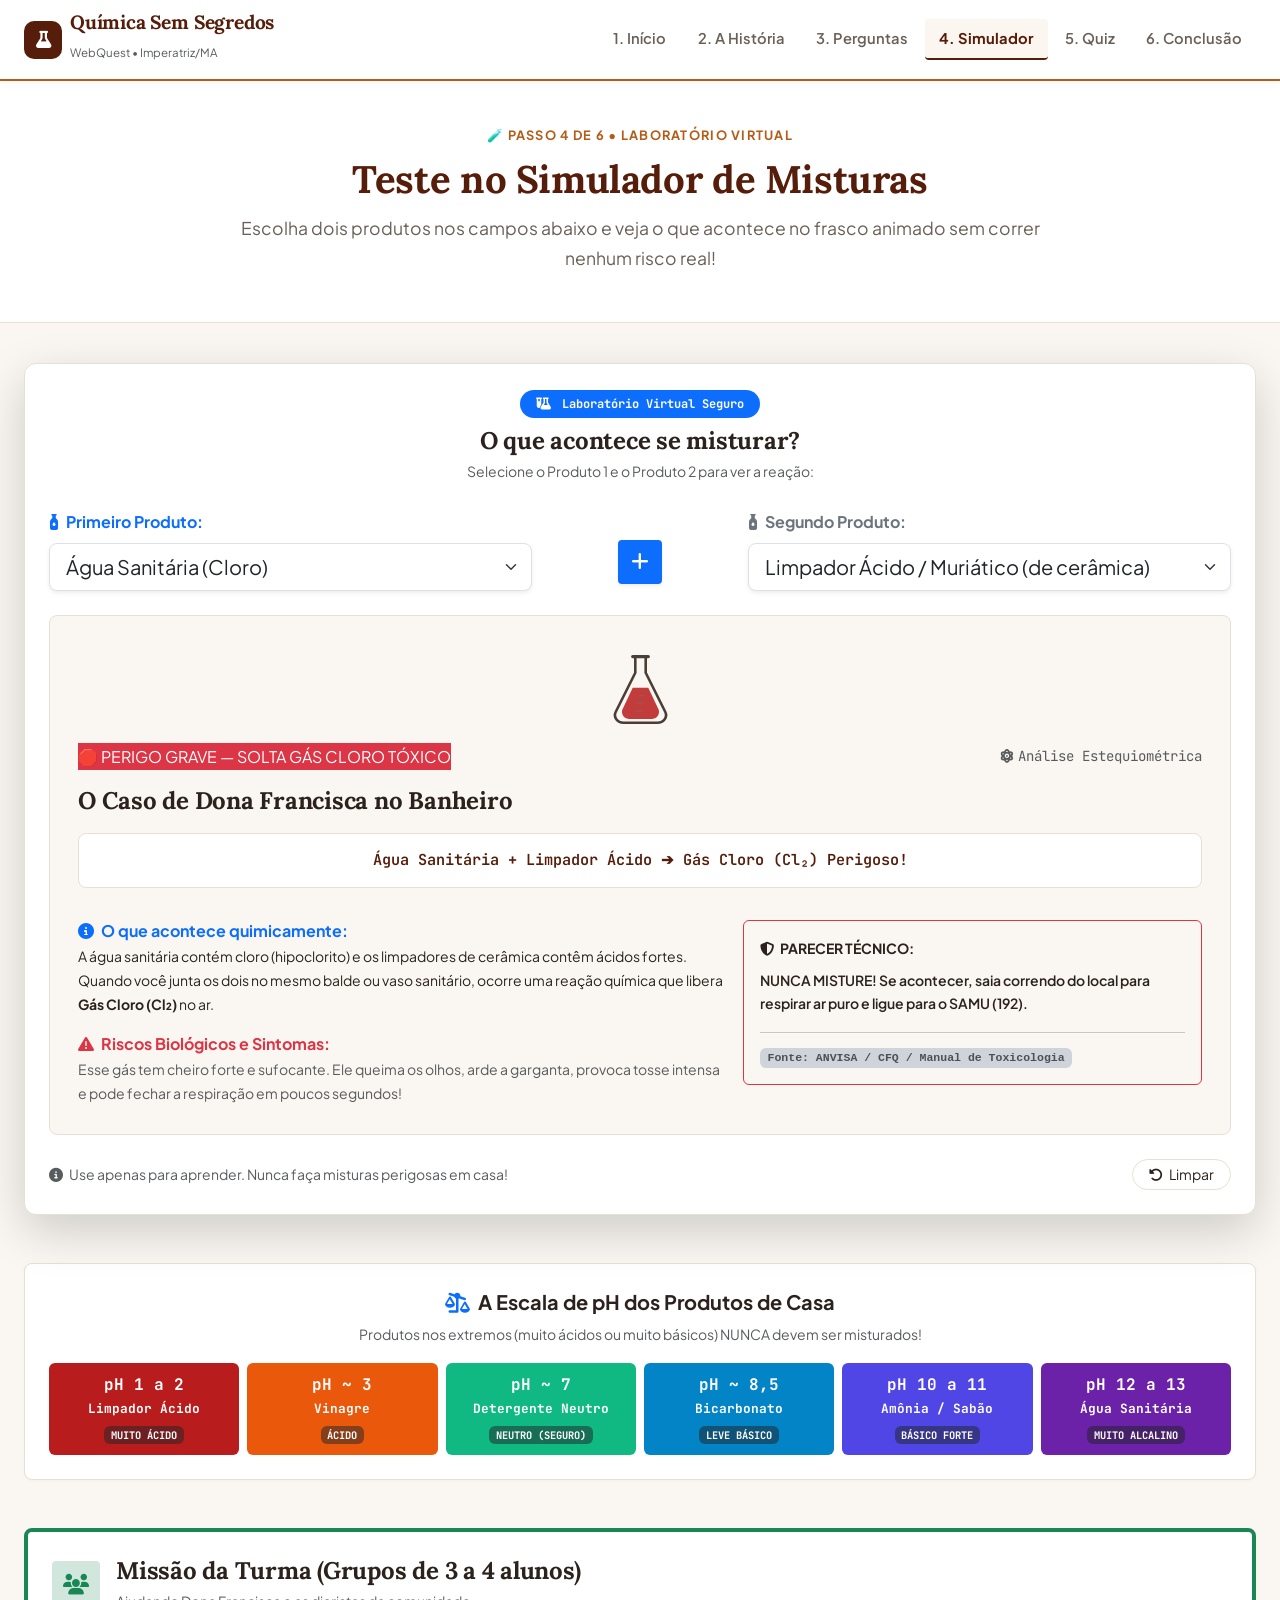
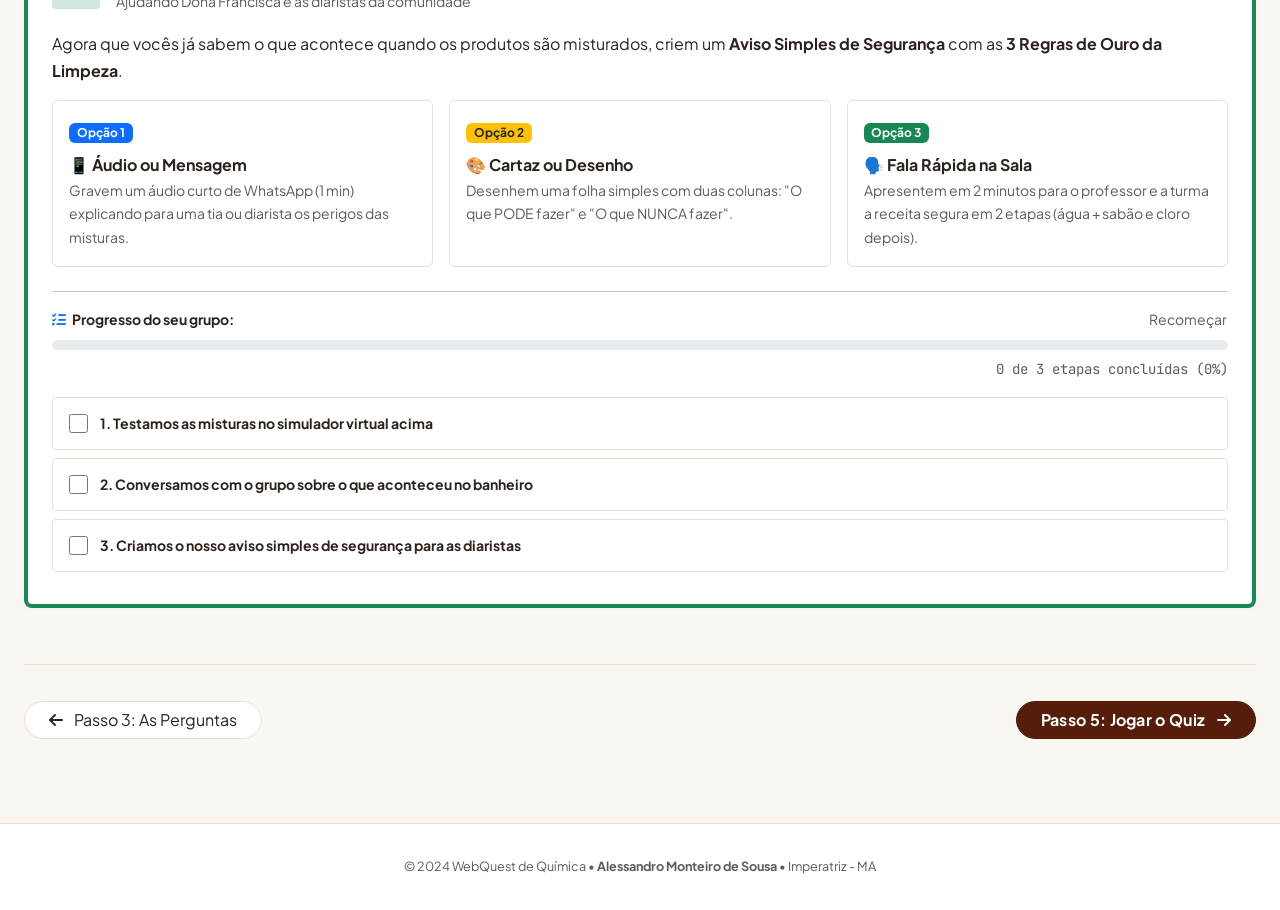
==== commit cedd21cf: "feat: design inspirado na Oprah Foundation (tons terrosos, tipografia Lora e marfim)" ====
--- a/atividade.html
+++ b/atividade.html
@@ -10,7 +10,7 @@
   <!-- Google Fonts -->
   <link rel="preconnect" href="https://fonts.googleapis.com">
   <link rel="preconnect" href="https://fonts.gstatic.com" crossorigin>
-  <link href="https://fonts.googleapis.com/css2?family=JetBrains+Mono:wght@400;600;700&family=Plus+Jakarta+Sans:wght@300;400;500;600;700;800&display=swap" rel="stylesheet">
+  <link href="https://fonts.googleapis.com/css2?family=Lora:ital,wght@0,400;0,500;0,600;0,700;1,400;1,600&family=Plus+Jakarta+Sans:wght@400;500;600;700&family=JetBrains+Mono:wght@400;600&display=swap" rel="stylesheet">
 
   <!-- Bootstrap 5.3 CSS -->
   <link href="https://cdn.jsdelivr.net/npm/bootstrap@5.3.3/dist/css/bootstrap.min.css" rel="stylesheet">
@@ -33,7 +33,7 @@
           <i class="fa-solid fa-flask"></i>
         </div>
         <div>
-          <span class="d-block lh-1 text-primary fw-bold">Química Sem Segredos</span>
+          <span class="brand-title d-block lh-1">Química Sem Segredos</span>
           <small class="text-muted" style="font-size: 0.72rem;">WebQuest • Imperatriz/MA</small>
         </div>
       </a>
--- a/css/style.css
+++ b/css/style.css
@@ -2,65 +2,69 @@
    WEBQUEST DE QUÍMICA: LIMPEZA OU PERIGO?
    Estudo de Caso para o Ensino Médio • Imperatriz / Maranhão
    Autor: Alessandro Monteiro de Sousa
-   DESIGN INSTITUCIONAL CLARO (SEDUC-MA / ACADÊMICO) • 100% RESPONSIVO
+   DESIGN INSPIRADO NA OPRAH FOUNDATION (OWCF):
+   Elegante, Acolhedor, Tons Terrosos, Marfim e Serif Clássico (Lora)
    ========================================================================== */
 
 :root, [data-bs-theme="light"] {
+  --font-serif: 'Lora', Georgia, 'Times New Roman', serif;
   --font-sans: 'Plus Jakarta Sans', -apple-system, BlinkMacSystemFont, "Segoe UI", Roboto, sans-serif;
   --font-mono: 'JetBrains Mono', SFMono-Regular, Menlo, Monaco, Consolas, monospace;
 
-  /* Cores Institucionais Educacionais (Limpo, Sóbrio e Acolhedor) */
-  --primary: #1d4ed8;            /* Azul Real Institucional */
-  --primary-hover: #1e40af;
-  --primary-subtle: #eff6ff;     /* Fundo azul bem suave */
-  --primary-border: #bfdbfe;
-  --primary-rgb: 29, 78, 216;
-  
-  --secondary: #0891b2;          /* Azul Petróleo / Ciano sóbrio */
-  --secondary-subtle: #ecfeff;
-  
-  --accent: #d97706;             /* Âmbar institucional */
-  --accent-subtle: #fffbeb;
-
-  --danger-custom: #dc2626;      /* Vermelho alerta institucional */
+  /* Paleta Oprah Foundation (Quente, Nobre, Confiável e Humana) */
+  --primary: #561e0a;               /* Mogno Profundo / Chocolate Borgonha */
+  --primary-hover: #3d1406;
+  --primary-subtle: #fcf6f0;        /* Marfim rosado suave */
+  --primary-border: #ecd9cb;
+  --primary-rgb: 86, 30, 10;
+  
+  --secondary: #b45c18;             /* Terracota Queimado / Âmbar Quente */
+  --secondary-hover: #964a11;
+  --secondary-subtle: #fdf5ee;
+  --secondary-border: #f4d9c3;
+  
+  --accent: #b45c18;
+  --accent-subtle: #fdf5ee;
+
+  --danger-custom: #b91c1c;         /* Tijolo / Vermelho clássico */
   --danger-subtle: #fef2f2;
   --danger-border: #fecaca;
   
-  --warning-custom: #d97706;     /* Âmbar aviso */
-  --warning-subtle: #fffbeb;
-  --warning-border: #fde68a;
-  
-  --success-custom: #16a34a;     /* Verde institucional */
-  --success-subtle: #f0fdf4;
+  --warning-custom: #b45c18;        /* Âmbar terracota */
+  --warning-subtle: #fffbf5;
+  --warning-border: #fed7aa;
+  
+  --success-custom: #1e5e3a;        /* Verde Floresta / Oliva Clássico */
+  --success-subtle: #f2f8f4;
   --success-border: #bbf7d0;
 
-  --bg-body: #f8fafc;            /* Fundo cinza suave muito limpo */
-  --bg-surface: #ffffff;         /* Branco puro para os cards */
-  --bg-surface-elevated: #f1f5f9;/* Cinza claro para áreas de destaque */
-  --bg-subtle: #f8fafc;
-  
-  --text-main: #0f172a;          /* Texto principal escuro, alto contraste */
-  --text-muted: #475569;         /* Texto secundário legível */
+  --bg-body: #faf7f2;               /* Linho / Marfim suave acolhedor */
+  --bg-surface: #ffffff;            /* Branco puro para leitura limpa */
+  --bg-surface-elevated: #f4efe7;   /* Areia suave para áreas de destaque */
+  --bg-subtle: #f5f0e8;
+  
+  --text-main: #2b221d;             /* Marrom carvão profundo, excelente leitura */
+  --text-muted: #6b6058;            /* Texto secundário em tom café sóbrio */
   --text-inverted: #ffffff;
   
-  --border-color: #e2e8f0;       /* Bordas sutis e limpas */
-  --border-subtle: #edf2f7;
-  
-  --shadow-sm: 0 1px 3px 0 rgba(0, 0, 0, 0.05);
-  --shadow-md: 0 4px 6px -1px rgba(0, 0, 0, 0.06), 0 2px 4px -2px rgba(0, 0, 0, 0.04);
-  --shadow-lg: 0 10px 15px -3px rgba(0, 0, 0, 0.07), 0 4px 6px -4px rgba(0, 0, 0, 0.04);
-  
-  --radius-sm: 6px;
-  --radius-md: 10px;
-  --radius-lg: 14px;
-  --radius-xl: 18px;
-  
-  --nav-height: 64px;
-  --transition: all 0.2s ease-in-out;
-}
-
-/* ==========================================================================
-   Base & Tipografia
+  --border-color: #e8e0d5;          /* Linho sutil */
+  --border-subtle: #f0eae1;
+  
+  --shadow-sm: 0 1px 3px 0 rgba(86, 30, 10, 0.04);
+  --shadow-md: 0 4px 12px -2px rgba(86, 30, 10, 0.06);
+  --shadow-lg: 0 10px 25px -4px rgba(86, 30, 10, 0.08);
+  
+  --radius-sm: 4px;
+  --radius-md: 8px;
+  --radius-lg: 12px;
+  --radius-xl: 16px;
+  
+  --nav-height: 70px;
+  --transition: all 0.22s ease-in-out;
+}
+
+/* ==========================================================================
+   Base & Tipografia Editorial
    ========================================================================== */
 *, *::before, *::after {
   box-sizing: border-box;
@@ -74,20 +78,33 @@
   background-color: var(--bg-body);
   color: var(--text-main);
   font-family: var(--font-sans);
-  line-height: 1.65;
-}
-
-h1, h2, h3, h4, h5, h6 {
+  line-height: 1.7;
+}
+
+h1, h2, h3, h4 {
   color: var(--text-main);
-  font-weight: 700;
-  line-height: 1.25;
+  font-family: var(--font-serif);
+  font-weight: 600;
+  line-height: 1.28;
+  letter-spacing: -0.01em;
+}
+
+h5, h6 {
+  color: var(--text-main);
+  font-family: var(--font-sans);
+  font-weight: 700;
+  line-height: 1.35;
+}
+
+.font-serif {
+  font-family: var(--font-serif);
 }
 
 .font-mono {
   font-family: var(--font-mono);
 }
 
-/* Aproveitamento Amplo da Tela (Elimina Bordas Gigantes) */
+/* Aproveitamento Amplo da Tela (Sem Bordas Vazias Exageradas) */
 .container, .container-xl, .container-lg {
   max-width: 1380px !important;
   width: 100% !important;
@@ -102,73 +119,82 @@
 }
 
 /* ==========================================================================
-   Barra de Navegação Institucional
+   Barra de Navegação Editorial Estilo Fundação
    ========================================================================== */
 .custom-navbar {
   min-height: var(--nav-height);
   background-color: #ffffff !important;
-  border-bottom: 2px solid var(--primary);
-  box-shadow: 0 1px 4px 0 rgba(0, 0, 0, 0.05);
-  transition: var(--transition);
+  border-bottom: 2px solid var(--secondary);
+  box-shadow: 0 2px 10px rgba(86, 30, 10, 0.04);
 }
 
 .navbar-brand {
   display: flex;
   align-items: center;
-  gap: 10px;
-  font-weight: 800;
-  font-size: 1.15rem;
+  gap: 12px;
+  color: var(--text-main) !important;
+}
+
+.brand-title {
+  font-family: var(--font-serif);
+  font-weight: 700;
+  font-size: 1.2rem;
   letter-spacing: -0.01em;
-  color: var(--text-main) !important;
+  color: var(--primary) !important;
 }
 
 .navbar-brand .stat-icon {
   background-color: var(--primary) !important;
   color: #ffffff !important;
   border-radius: var(--radius-sm);
+  width: 38px;
+  height: 38px;
 }
 
 .nav-link {
+  font-family: var(--font-sans);
   font-weight: 600;
   font-size: 0.92rem;
-  color: #475569 !important;
+  color: var(--text-muted) !important;
   padding: 0.45rem 0.85rem !important;
   border-radius: var(--radius-sm);
   transition: var(--transition);
 }
 
 .nav-link:hover {
-  color: var(--primary) !important;
-  background-color: var(--primary-subtle);
+  color: var(--secondary) !important;
+  background-color: var(--secondary-subtle);
 }
 
 .nav-link.active {
   color: var(--primary) !important;
   background-color: var(--primary-subtle);
-  font-weight: 700;
-}
-
-/* ==========================================================================
-   Cabeçalhos de Seção & Hero
+  border-bottom: 2px solid var(--primary);
+  font-weight: 700;
+}
+
+/* ==========================================================================
+   Hero & Cabeçalhos Editoriais
    ========================================================================== */
 .hero-section {
   position: relative;
   background-color: #ffffff;
-  padding: 3rem 0 2.25rem;
+  padding: 3.5rem 0 2.5rem;
   border-bottom: 1px solid var(--border-color);
 }
 
 .page-header-banner {
-  padding: 2.5rem 0 1.75rem;
+  padding: 2.75rem 0 2rem;
   background-color: #ffffff;
   border-bottom: 1px solid var(--border-color);
-  margin-bottom: 2.25rem;
+  margin-bottom: 2.5rem;
 }
 
 .badge-hero {
-  background-color: var(--primary-subtle);
-  color: var(--primary);
-  border: 1px solid var(--primary-border);
+  background-color: var(--secondary-subtle);
+  color: var(--secondary);
+  border: 1px solid var(--secondary-border);
+  font-family: var(--font-sans);
   font-weight: 700;
   padding: 0.35rem 0.85rem;
   border-radius: 9999px;
@@ -176,64 +202,100 @@
   align-items: center;
   gap: 8px;
   font-size: 0.85rem;
+  letter-spacing: 0.02em;
 }
 
 .hero-title {
-  font-size: clamp(2rem, 3.8vw, 3rem);
-  font-weight: 800;
+  font-family: var(--font-serif);
+  font-size: clamp(2.2rem, 4vw, 3.2rem);
+  font-weight: 700;
   letter-spacing: -0.02em;
-  color: var(--text-main);
-  line-height: 1.15;
+  color: var(--primary);
+  line-height: 1.18;
 }
 
 .hero-gradient-text {
-  color: var(--primary);
+  color: var(--secondary);
+  font-style: italic;
 }
 
 .hero-subtitle {
-  font-size: 1.1rem;
-  color: var(--text-muted);
+  font-size: 1.15rem;
+  color: var(--text-body);
+  line-height: 1.7;
 }
 
 .section-tag {
   text-transform: uppercase;
   font-size: 0.8rem;
-  font-weight: 800;
-  letter-spacing: 0.08em;
+  font-weight: 700;
+  letter-spacing: 0.1em;
+  color: var(--secondary);
+  margin-bottom: 0.5rem;
+  display: block;
+}
+
+.section-title {
+  font-family: var(--font-serif);
+  font-size: clamp(1.8rem, 3vw, 2.5rem);
+  font-weight: 700;
   color: var(--primary);
-  margin-bottom: 0.4rem;
-  display: block;
-}
-
-.section-title {
-  font-size: clamp(1.6rem, 2.8vw, 2.2rem);
-  font-weight: 800;
-  letter-spacing: -0.01em;
-  color: var(--text-main);
-  margin-bottom: 0.5rem;
+  margin-bottom: 0.6rem;
 }
 
 .section-desc {
-  font-size: 1.05rem;
+  font-size: 1.1rem;
   color: var(--text-muted);
-  max-width: 820px;
-}
-
-/* ==========================================================================
-   Cards Institucionais
+  max-width: 840px;
+}
+
+/* ==========================================================================
+   Botões e Controles Elegantes
+   ========================================================================== */
+.btn-primary {
+  background-color: var(--primary) !important;
+  border-color: var(--primary) !important;
+  color: #ffffff !important;
+  font-family: var(--font-sans);
+  font-weight: 600;
+  letter-spacing: 0.02em;
+  transition: var(--transition);
+}
+
+.btn-primary:hover {
+  background-color: var(--primary-hover) !important;
+  border-color: var(--primary-hover) !important;
+  transform: translateY(-1px);
+  box-shadow: 0 4px 12px rgba(86, 30, 10, 0.15) !important;
+}
+
+.btn-outline-secondary {
+  border-color: var(--border-color) !important;
+  color: var(--text-main) !important;
+  background-color: #ffffff !important;
+}
+
+.btn-outline-secondary:hover {
+  border-color: var(--secondary) !important;
+  color: var(--secondary) !important;
+  background-color: var(--secondary-subtle) !important;
+}
+
+/* ==========================================================================
+   Cards Estilo Fundação (Branco, Borda Suave, Sombra Acolhedora)
    ========================================================================== */
 .custom-card {
   background-color: var(--bg-surface);
   border: 1px solid var(--border-color);
   border-radius: var(--radius-md);
-  padding: 1.5rem;
+  padding: 1.75rem;
   box-shadow: var(--shadow-sm);
   transition: var(--transition);
 }
 
 .custom-card:hover {
   box-shadow: var(--shadow-md);
-  border-color: #cbd5e1;
+  border-color: var(--secondary-border);
 }
 
 .hover-card:hover {
@@ -244,7 +306,7 @@
   background: var(--bg-surface);
   border: 1px solid var(--border-color);
   border-radius: var(--radius-lg);
-  padding: 2.25rem;
+  padding: 2.5rem;
   box-shadow: var(--shadow-sm);
   position: relative;
 }
@@ -256,13 +318,13 @@
   left: 0;
   right: 0;
   height: 4px;
-  background: var(--primary);
+  background: linear-gradient(90deg, var(--primary), var(--secondary));
   border-radius: var(--radius-lg) var(--radius-lg) 0 0;
 }
 
 @media (max-width: 576px) {
   .case-story-card {
-    padding: 1.25rem;
+    padding: 1.5rem;
   }
   .custom-card {
     padding: 1.25rem;
@@ -270,43 +332,45 @@
 }
 
 .stat-icon {
-  width: 42px;
-  height: 42px;
-  border-radius: var(--radius-md);
+  width: 44px;
+  height: 44px;
+  border-radius: var(--radius-sm);
   display: flex;
   align-items: center;
   justify-content: center;
-  font-size: 1.15rem;
+  font-size: 1.2rem;
   flex-shrink: 0;
 }
 
-/* Diálogos Claros e Agradáveis */
+/* Diálogos com Estética Editorial (Tipo Citação) */
 .dialogue-bubble {
-  background-color: #f8fafc;
-  border-left: 4px solid var(--primary);
-  padding: 0.85rem 1.15rem;
+  background-color: #faf7f2;
+  border-left: 4px solid var(--secondary);
+  padding: 1rem 1.35rem;
   border-radius: 0 var(--radius-md) var(--radius-md) 0;
-  margin: 0.85rem 0;
+  margin: 1.1rem 0;
   border-top: 1px solid var(--border-color);
   border-right: 1px solid var(--border-color);
   border-bottom: 1px solid var(--border-color);
+  font-size: 1.05rem;
 }
 
 .dialogue-bubble.danger {
   border-left-color: var(--danger-custom);
-  background-color: var(--danger-subtle);
+  background-color: #fff9f9;
   border-top-color: var(--danger-border);
   border-right-color: var(--danger-border);
   border-bottom-color: var(--danger-border);
 }
 
 .dialogue-speaker {
-  font-weight: 700;
-  font-size: 0.82rem;
+  font-family: var(--font-sans);
+  font-weight: 700;
+  font-size: 0.85rem;
   text-transform: uppercase;
-  letter-spacing: 0.04em;
-  color: var(--primary);
-  margin-bottom: 3px;
+  letter-spacing: 0.05em;
+  color: var(--secondary);
+  margin-bottom: 4px;
 }
 
 .dialogue-bubble.danger .dialogue-speaker {
@@ -314,21 +378,21 @@
 }
 
 /* ==========================================================================
-   Simulador Químico Institucional
+   Simulador Químico Elegante
    ========================================================================== */
 .simulator-card {
   background: #ffffff;
   border: 1px solid var(--border-color);
   border-radius: var(--radius-lg);
-  padding: 1.75rem;
+  padding: 2rem;
   box-shadow: var(--shadow-md);
 }
 
 .reaction-screen {
-  background-color: #f8fafc;
+  background-color: #faf7f2;
   border: 1px solid var(--border-color);
   border-radius: var(--radius-md);
-  padding: 1.5rem;
+  padding: 1.75rem;
   min-height: 240px;
   display: flex;
   flex-direction: column;
@@ -339,18 +403,19 @@
 }
 
 .formula-display {
-  background-color: #f1f5f9;
-  color: var(--text-main);
-  padding: 0.75rem 1rem;
+  background-color: #ffffff;
+  color: var(--primary);
+  padding: 0.85rem 1.2rem;
   border-radius: var(--radius-md);
+  font-family: var(--font-mono);
   font-size: 0.95rem;
   font-weight: 600;
-  margin: 0.85rem 0;
+  margin: 0.9rem 0;
   border: 1px solid var(--border-color);
   word-break: break-word;
 }
 
-/* Frasco Animado para o Simulador */
+/* Frasco de Vidro Limpo */
 .flask-vis-wrapper {
   position: relative;
   width: 80px;
@@ -379,7 +444,6 @@
   100% { transform: scaleY(1.02) rotate(-0.4deg); }
 }
 
-/* Efeito sutil de fumaça e borbulhas */
 .chem-fumes {
   position: absolute;
   top: -15px;
@@ -394,7 +458,7 @@
 .fume-cloud {
   position: absolute;
   border-radius: 50%;
-  background: radial-gradient(circle, rgba(220, 38, 38, 0.4) 0%, transparent 70%);
+  background: radial-gradient(circle, rgba(180, 92, 24, 0.45) 0%, transparent 70%);
   opacity: 0;
   animation: fumeRise 2s infinite ease-out;
 }
@@ -423,7 +487,7 @@
 .fizz-dot {
   position: absolute;
   border-radius: 50%;
-  background: rgba(14, 165, 233, 0.8);
+  background: rgba(180, 92, 24, 0.75);
   animation: fizzPop 1.3s infinite ease-in;
 }
 
@@ -439,7 +503,7 @@
 }
 
 /* ==========================================================================
-   Checklist & Quiz Interativo
+   Checklist & Quiz
    ========================================================================== */
 .checklist-item {
   display: flex;
@@ -448,24 +512,24 @@
   padding: 0.85rem 1rem;
   background-color: #ffffff;
   border: 1px solid var(--border-color);
-  border-radius: var(--radius-md);
+  border-radius: var(--radius-sm);
   margin-bottom: 0.65rem;
   cursor: pointer;
   transition: var(--transition);
 }
 
 .checklist-item:hover {
-  background-color: #f8fafc;
+  background-color: #faf7f2;
 }
 
 .checklist-item.completed {
-  border-color: #16a34a;
-  background-color: #f0fdf4;
+  border-color: var(--success-custom);
+  background-color: var(--success-subtle);
 }
 
 .checklist-item input[type="checkbox"] {
-  width: 20px;
-  height: 20px;
+  width: 19px;
+  height: 19px;
   margin-top: 2px;
   cursor: pointer;
   flex-shrink: 0;
@@ -476,32 +540,32 @@
   display: block;
   width: 100%;
   text-align: left;
-  padding: 0.85rem 1.15rem;
+  padding: 0.9rem 1.25rem;
   margin-bottom: 0.65rem;
-  border-radius: var(--radius-md);
+  border-radius: var(--radius-sm);
   border: 1px solid var(--border-color);
   background-color: #ffffff;
   color: var(--text-main);
-  font-size: 0.95rem;
+  font-size: 0.98rem;
   font-weight: 500;
   transition: var(--transition);
 }
 
 .quiz-option:hover {
-  border-color: var(--primary);
-  background-color: var(--primary-subtle);
+  border-color: var(--secondary);
+  background-color: var(--secondary-subtle);
 }
 
 .quiz-option.correct {
-  background-color: #f0fdf4 !important;
-  border-color: #16a34a !important;
-  color: #15803d !important;
+  background-color: #f2f8f4 !important;
+  border-color: #1e5e3a !important;
+  color: #1e5e3a !important;
   font-weight: 700;
 }
 
 .quiz-option.wrong {
   background-color: #fef2f2 !important;
-  border-color: #dc2626 !important;
+  border-color: #b91c1c !important;
   color: #b91c1c !important;
 }
 
@@ -509,9 +573,9 @@
    Navegação Inferior
    ========================================================================== */
 .page-nav-controls {
-  padding: 2rem 0;
+  padding: 2.25rem 0;
   border-top: 1px solid var(--border-color);
-  margin-top: 3rem;
+  margin-top: 3.5rem;
   display: flex;
   flex-direction: row;
   justify-content: space-between;
@@ -534,16 +598,16 @@
 }
 
 /* ==========================================================================
-   Rodapé Institucional
+   Rodapé Estilo Fundação
    ========================================================================== */
 .custom-footer {
   background-color: #ffffff;
   border-top: 1px solid var(--border-color);
-  padding: 1.5rem 0;
+  padding: 2rem 0;
   color: var(--text-muted);
-}
-
-/* Confetti Canvas */
+  font-size: 0.9rem;
+}
+
 #confettiCanvas {
   position: fixed;
   top: 0;
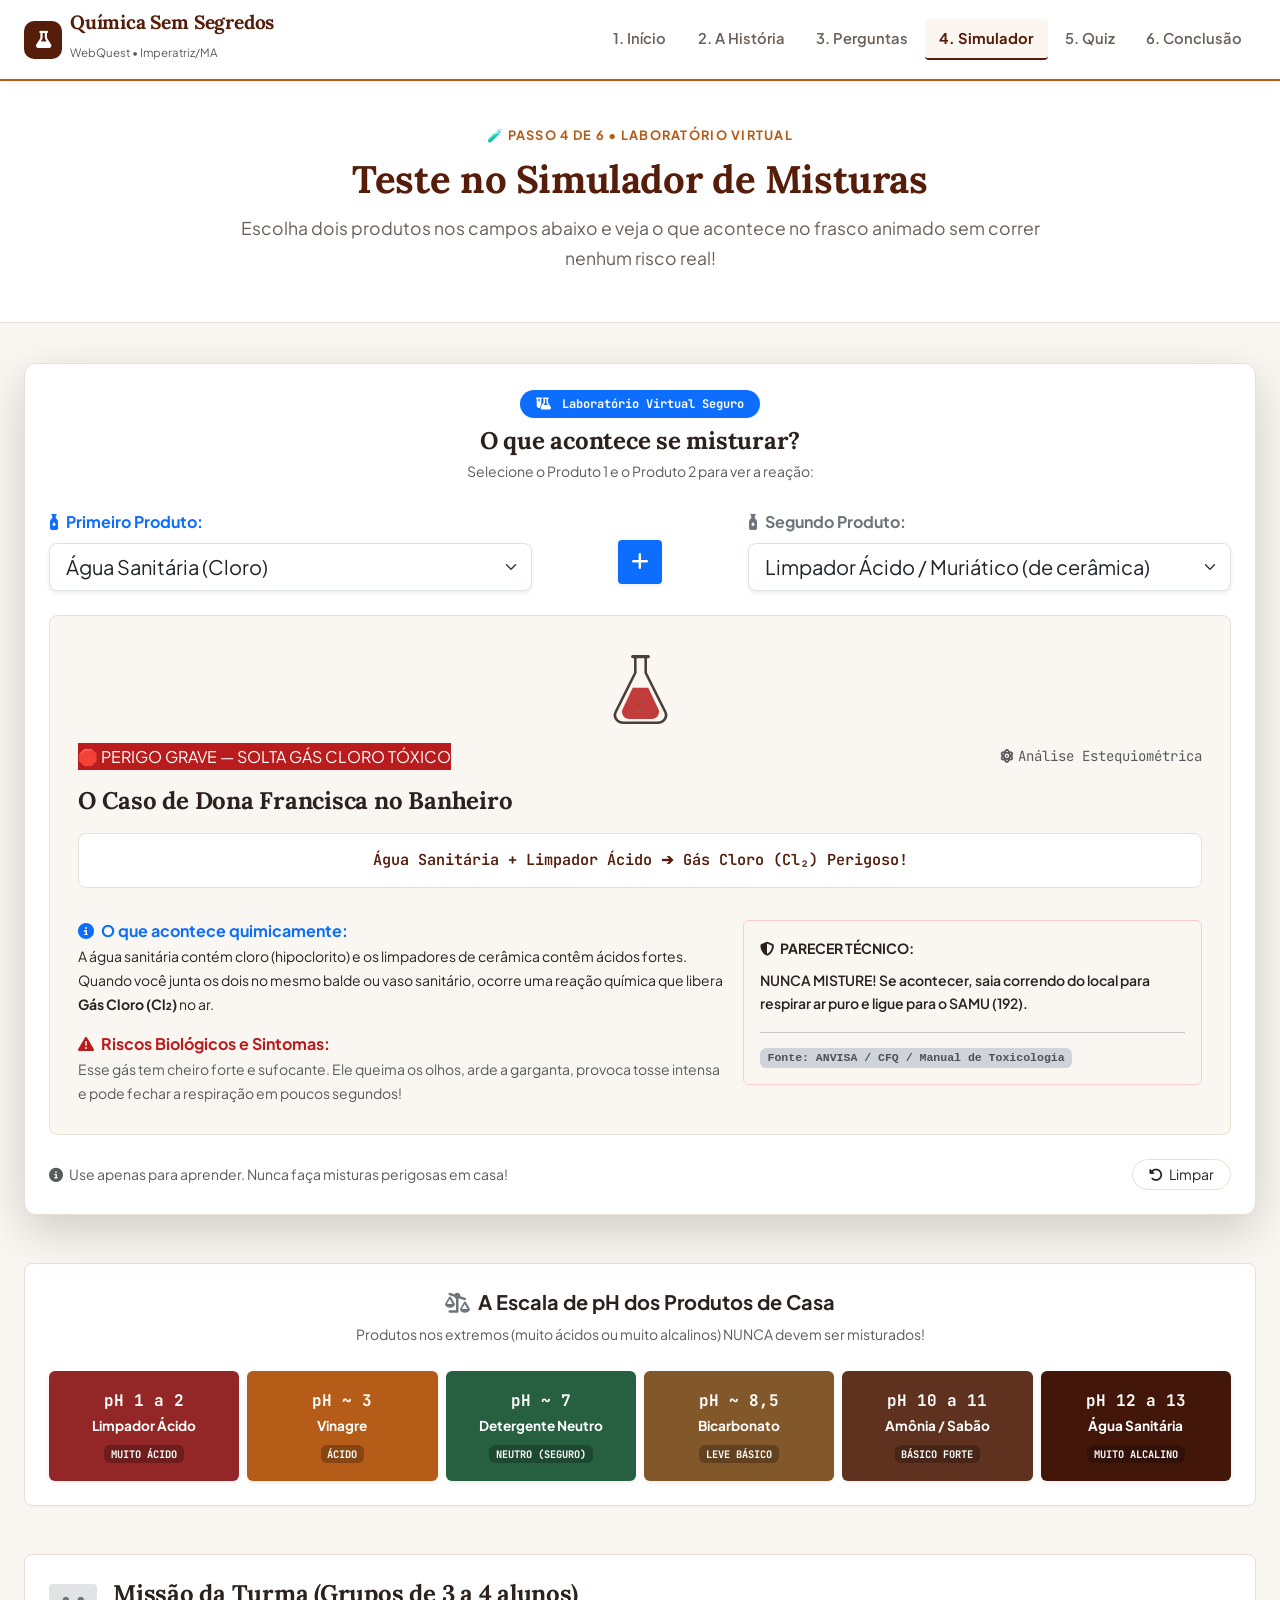
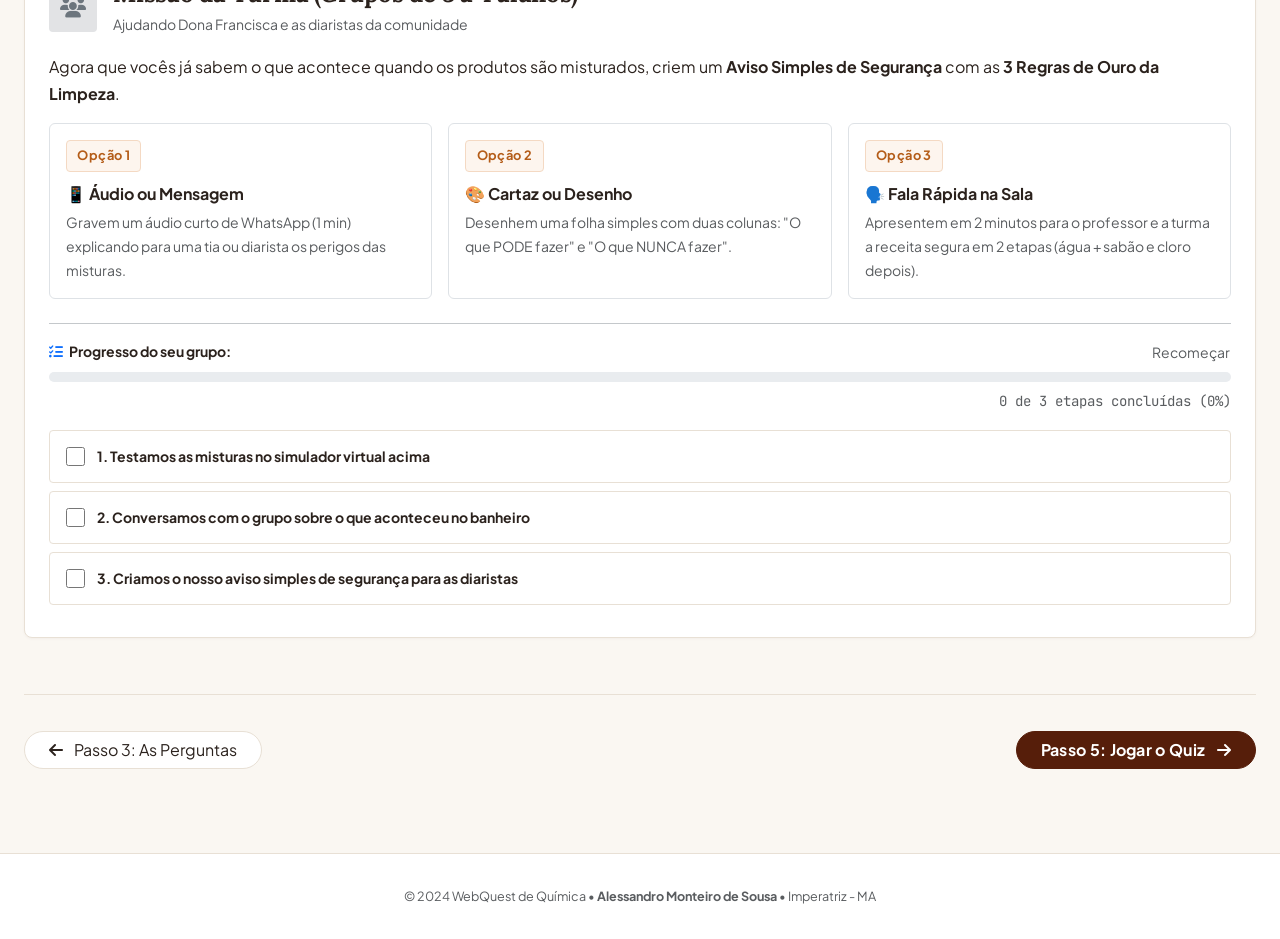
==== commit b8f43804: "style: harmonizar 100% da identidade visual no padrão editorial Oprah Foundation (remover arco-íris," ====
--- a/atividade.html
+++ b/atividade.html
@@ -143,59 +143,59 @@
 
     <!-- 2. ESCALA DE pH DESCOMPLICADA -->
     <div class="custom-card p-4 mb-5">
-      <h5 class="fw-bold text-main text-center mb-2"><i class="fa-solid fa-scale-unbalanced-flip me-2 text-primary"></i>A Escala de pH dos Produtos de Casa</h5>
-      <p class="small text-muted text-center mb-3">Produtos nos extremos (muito ácidos ou muito básicos) NUNCA devem ser misturados!</p>
+      <h5 class="fw-bold text-main text-center mb-2"><i class="fa-solid fa-scale-unbalanced-flip me-2 text-secondary"></i>A Escala de pH dos Produtos de Casa</h5>
+      <p class="small text-muted text-center mb-4">Produtos nos extremos (muito ácidos ou muito alcalinos) NUNCA devem ser misturados!</p>
       
-      <div class="row g-2 text-center font-mono">
-        <div class="col-6 col-md-2">
-          <div class="p-2 rounded text-white" style="background-color: #b91c1c;">
-            <span class="d-block fw-bold">pH 1 a 2</span>
-            <small class="d-block fw-bold" style="font-size: 0.8rem;">Limpador Ácido</small>
-            <span class="badge bg-dark bg-opacity-50 mt-1" style="font-size: 0.65rem;">MUITO ÁCIDO</span>
-          </div>
-        </div>
-        <div class="col-6 col-md-2">
-          <div class="p-2 rounded text-white" style="background-color: #ea580c;">
-            <span class="d-block fw-bold">pH ~ 3</span>
-            <small class="d-block fw-bold" style="font-size: 0.8rem;">Vinagre</small>
-            <span class="badge bg-dark bg-opacity-50 mt-1" style="font-size: 0.65rem;">ÁCIDO</span>
-          </div>
-        </div>
-        <div class="col-6 col-md-2">
-          <div class="p-2 rounded text-white" style="background-color: #10b981;">
-            <span class="d-block fw-bold">pH ~ 7</span>
-            <small class="d-block fw-bold" style="font-size: 0.8rem;">Detergente Neutro</small>
-            <span class="badge bg-dark bg-opacity-50 mt-1" style="font-size: 0.65rem;">NEUTRO (SEGURO)</span>
-          </div>
-        </div>
-        <div class="col-6 col-md-2">
-          <div class="p-2 rounded text-white" style="background-color: #0284c7;">
-            <span class="d-block fw-bold">pH ~ 8,5</span>
-            <small class="d-block fw-bold" style="font-size: 0.8rem;">Bicarbonato</small>
-            <span class="badge bg-dark bg-opacity-50 mt-1" style="font-size: 0.65rem;">LEVE BÁSICO</span>
-          </div>
-        </div>
-        <div class="col-6 col-md-2">
-          <div class="p-2 rounded text-white" style="background-color: #4f46e5;">
-            <span class="d-block fw-bold">pH 10 a 11</span>
-            <small class="d-block fw-bold" style="font-size: 0.8rem;">Amônia / Sabão</small>
-            <span class="badge bg-dark bg-opacity-50 mt-1" style="font-size: 0.65rem;">BÁSICO FORTE</span>
-          </div>
-        </div>
-        <div class="col-6 col-md-2">
-          <div class="p-2 rounded text-white" style="background-color: #6b21a8;">
-            <span class="d-block fw-bold">pH 12 a 13</span>
-            <small class="d-block fw-bold" style="font-size: 0.8rem;">Água Sanitária</small>
-            <span class="badge bg-dark bg-opacity-50 mt-1" style="font-size: 0.65rem;">MUITO ALCALINO</span>
+      <div class="row g-2 text-center">
+        <div class="col-6 col-md-2">
+          <div class="p-3 rounded text-white shadow-sm" style="background-color: #932626;">
+            <span class="d-block fw-bold font-mono">pH 1 a 2</span>
+            <small class="d-block fw-bold" style="font-size: 0.85rem;">Limpador Ácido</small>
+            <span class="badge bg-black bg-opacity-25 mt-2 font-mono" style="font-size: 0.65rem;">MUITO ÁCIDO</span>
+          </div>
+        </div>
+        <div class="col-6 col-md-2">
+          <div class="p-3 rounded text-white shadow-sm" style="background-color: #b45c18;">
+            <span class="d-block fw-bold font-mono">pH ~ 3</span>
+            <small class="d-block fw-bold" style="font-size: 0.85rem;">Vinagre</small>
+            <span class="badge bg-black bg-opacity-25 mt-2 font-mono" style="font-size: 0.65rem;">ÁCIDO</span>
+          </div>
+        </div>
+        <div class="col-6 col-md-2">
+          <div class="p-3 rounded text-white shadow-sm" style="background-color: #266041;">
+            <span class="d-block fw-bold font-mono">pH ~ 7</span>
+            <small class="d-block fw-bold" style="font-size: 0.85rem;">Detergente Neutro</small>
+            <span class="badge bg-black bg-opacity-25 mt-2 font-mono" style="font-size: 0.65rem;">NEUTRO (SEGURO)</span>
+          </div>
+        </div>
+        <div class="col-6 col-md-2">
+          <div class="p-3 rounded text-white shadow-sm" style="background-color: #82572a;">
+            <span class="d-block fw-bold font-mono">pH ~ 8,5</span>
+            <small class="d-block fw-bold" style="font-size: 0.85rem;">Bicarbonato</small>
+            <span class="badge bg-black bg-opacity-25 mt-2 font-mono" style="font-size: 0.65rem;">LEVE BÁSICO</span>
+          </div>
+        </div>
+        <div class="col-6 col-md-2">
+          <div class="p-3 rounded text-white shadow-sm" style="background-color: #5e321e;">
+            <span class="d-block fw-bold font-mono">pH 10 a 11</span>
+            <small class="d-block fw-bold" style="font-size: 0.85rem;">Amônia / Sabão</small>
+            <span class="badge bg-black bg-opacity-25 mt-2 font-mono" style="font-size: 0.65rem;">BÁSICO FORTE</span>
+          </div>
+        </div>
+        <div class="col-6 col-md-2">
+          <div class="p-3 rounded text-white shadow-sm" style="background-color: #42170a;">
+            <span class="d-block fw-bold font-mono">pH 12 a 13</span>
+            <small class="d-block fw-bold" style="font-size: 0.85rem;">Água Sanitária</small>
+            <span class="badge bg-black bg-opacity-25 mt-2 font-mono" style="font-size: 0.65rem;">MUITO ALCALINO</span>
           </div>
         </div>
       </div>
     </div>
 
     <!-- 3. MISSÃO EM GRUPO (SIMPLES E DIRETA) -->
-    <div class="custom-card p-4 mb-5 border-top border-4 border-success">
+    <div class="custom-card p-4 mb-5">
       <div class="d-flex align-items-center gap-3 mb-3">
-        <div class="stat-icon bg-success-subtle text-success" style="width: 48px; height: 48px; font-size: 1.3rem;">
+        <div class="stat-icon bg-secondary-subtle text-secondary" style="width: 48px; height: 48px; font-size: 1.3rem;">
           <i class="fa-solid fa-users"></i>
         </div>
         <div>
@@ -211,24 +211,24 @@
       <div class="row g-3 mb-4">
         <div class="col-md-4">
           <div class="p-3 rounded bg-subtle border h-100">
-            <span class="badge bg-primary mb-2">Opção 1</span>
-            <strong class="d-block text-main">📱 Áudio ou Mensagem</strong>
+            <span class="editorial-badge mb-2">Opção 1</span>
+            <strong class="d-block text-main mb-1">📱 Áudio ou Mensagem</strong>
             <p class="small text-muted mb-0">Gravem um áudio curto de WhatsApp (1 min) explicando para uma tia ou diarista os perigos das misturas.</p>
           </div>
         </div>
 
         <div class="col-md-4">
           <div class="p-3 rounded bg-subtle border h-100">
-            <span class="badge bg-warning text-dark mb-2">Opção 2</span>
-            <strong class="d-block text-main">🎨 Cartaz ou Desenho</strong>
+            <span class="editorial-badge mb-2">Opção 2</span>
+            <strong class="d-block text-main mb-1">🎨 Cartaz ou Desenho</strong>
             <p class="small text-muted mb-0">Desenhem uma folha simples com duas colunas: "O que PODE fazer" e "O que NUNCA fazer".</p>
           </div>
         </div>
 
         <div class="col-md-4">
           <div class="p-3 rounded bg-subtle border h-100">
-            <span class="badge bg-success mb-2">Opção 3</span>
-            <strong class="d-block text-main">🗣️ Fala Rápida na Sala</strong>
+            <span class="editorial-badge mb-2">Opção 3</span>
+            <strong class="d-block text-main mb-1">🗣️ Fala Rápida na Sala</strong>
             <p class="small text-muted mb-0">Apresentem em 2 minutos para o professor e a turma a receita segura em 2 etapas (água + sabão e cloro depois).</p>
           </div>
         </div>
--- a/css/style.css
+++ b/css/style.css
@@ -300,6 +300,110 @@
 
 .hover-card:hover {
   transform: translateY(-2px);
+}
+
+/* Numeração Editorial Serif (Estilo Oprah Foundation) */
+.step-number {
+  font-family: var(--font-serif);
+  font-size: 2.25rem;
+  font-weight: 700;
+  line-height: 1;
+  color: var(--secondary);
+  letter-spacing: -0.02em;
+}
+
+.editorial-tag {
+  display: inline-flex;
+  align-items: center;
+  gap: 6px;
+  background-color: var(--secondary-subtle);
+  color: var(--secondary);
+  border: 1px solid var(--secondary-border);
+  font-size: 0.8rem;
+  font-weight: 700;
+  letter-spacing: 0.04em;
+  text-transform: uppercase;
+  padding: 0.35rem 0.85rem;
+  border-radius: 9999px;
+}
+
+.editorial-badge {
+  display: inline-block;
+  background-color: var(--secondary-subtle);
+  color: var(--secondary);
+  border: 1px solid var(--secondary-border);
+  font-size: 0.8rem;
+  font-weight: 700;
+  letter-spacing: 0.03em;
+  padding: 0.25rem 0.65rem;
+  border-radius: var(--radius-sm);
+  font-family: var(--font-sans);
+}
+
+.editorial-badge-primary {
+  background-color: var(--primary-subtle);
+  color: var(--primary);
+  border: 1px solid var(--primary-border);
+}
+
+/* Harmonização de Classes de Cores (Elimina Qualquer Resquício Neon/Punk) */
+.bg-warning, .badge.bg-warning {
+  background-color: var(--secondary) !important;
+  color: #ffffff !important;
+}
+.bg-warning-subtle {
+  background-color: var(--secondary-subtle) !important;
+  color: var(--secondary) !important;
+  border-color: var(--secondary-border) !important;
+}
+.text-warning {
+  color: var(--secondary) !important;
+}
+.border-warning {
+  border-color: var(--secondary-border) !important;
+}
+
+.bg-danger, .badge.bg-danger {
+  background-color: var(--danger-custom) !important;
+  color: #ffffff !important;
+}
+.bg-danger-subtle {
+  background-color: var(--danger-subtle) !important;
+  color: var(--danger-custom) !important;
+  border-color: var(--danger-border) !important;
+}
+.text-danger {
+  color: var(--danger-custom) !important;
+}
+.border-danger {
+  border-color: var(--danger-border) !important;
+}
+
+.bg-success, .badge.bg-success {
+  background-color: var(--success-custom) !important;
+  color: #ffffff !important;
+}
+.bg-success-subtle {
+  background-color: var(--success-subtle) !important;
+  color: var(--success-custom) !important;
+  border-color: var(--success-border) !important;
+}
+.text-success {
+  color: var(--success-custom) !important;
+}
+.border-success {
+  border-color: var(--success-border) !important;
+}
+
+.bg-info, .badge.bg-info, .bg-info-subtle {
+  background-color: var(--primary-subtle) !important;
+  color: var(--primary) !important;
+}
+.text-info {
+  color: var(--secondary) !important;
+}
+.border-info {
+  border-color: var(--secondary-border) !important;
 }
 
 .case-story-card {
